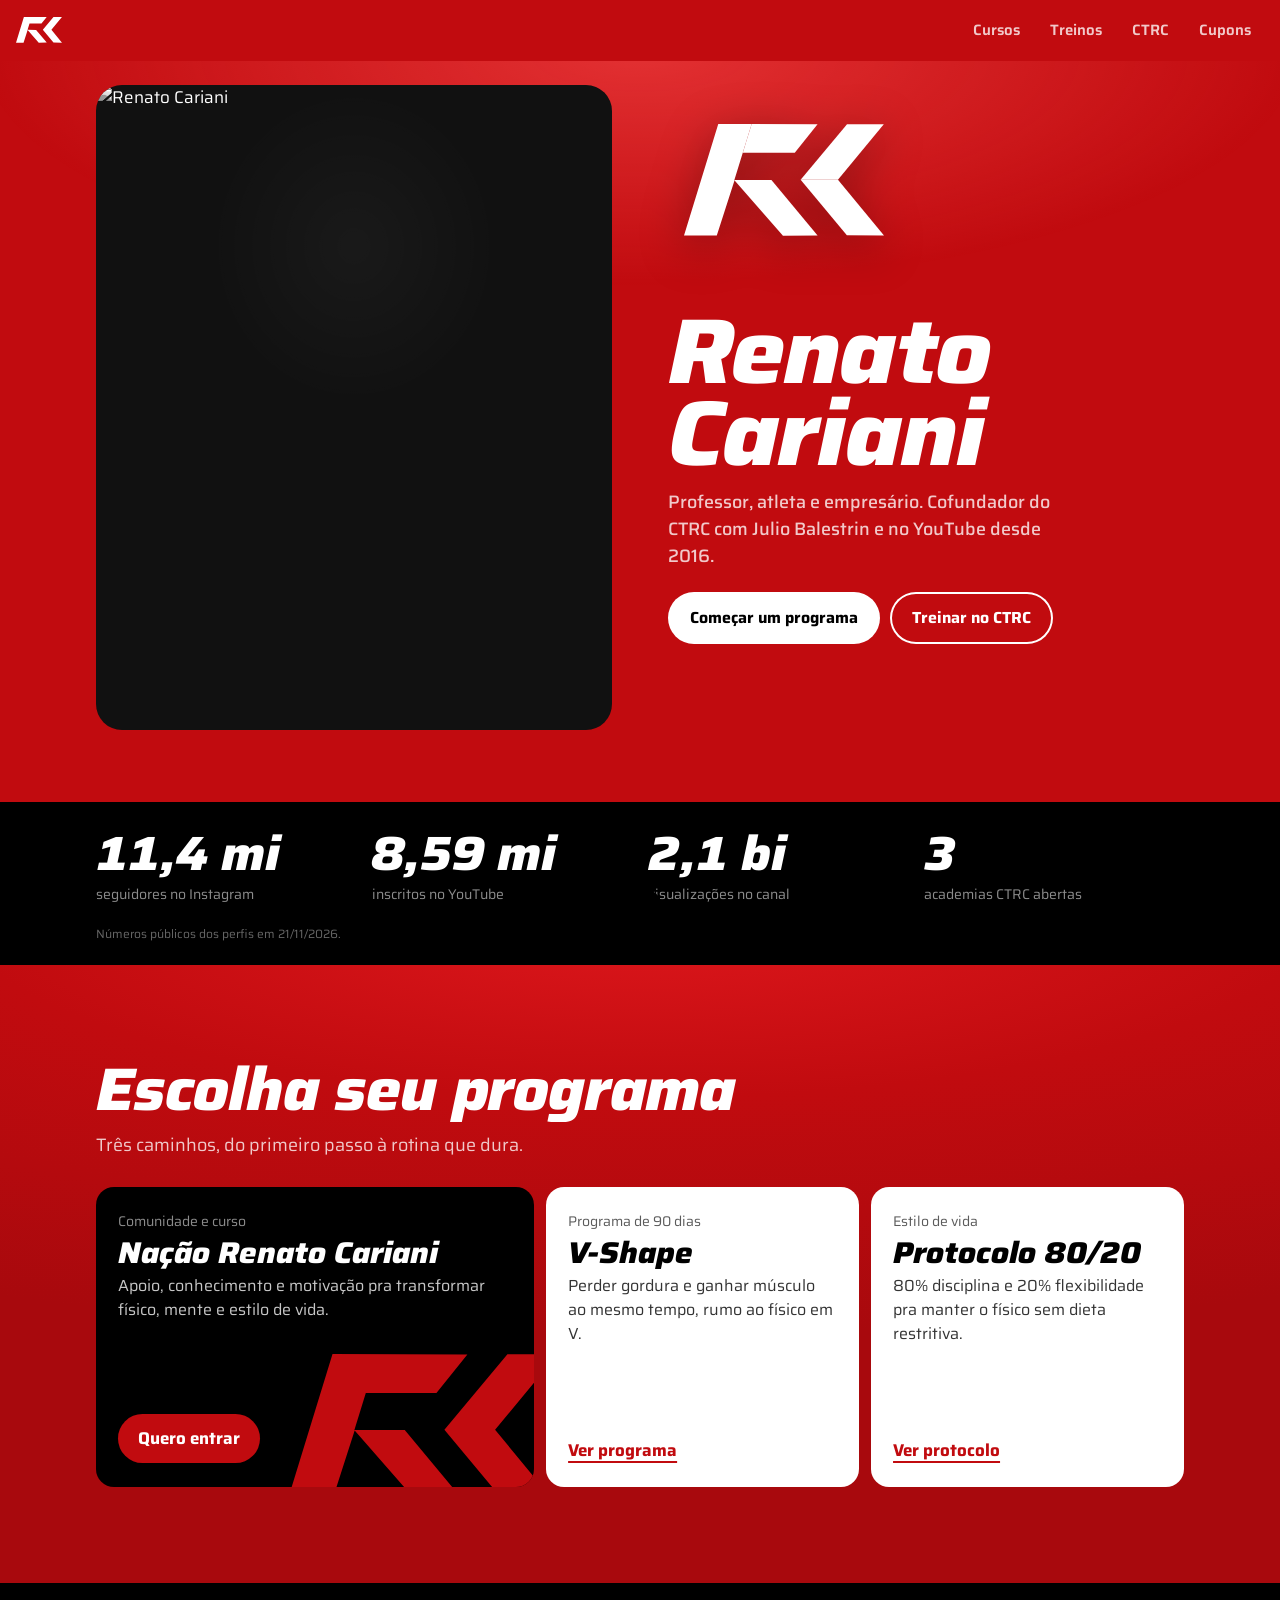
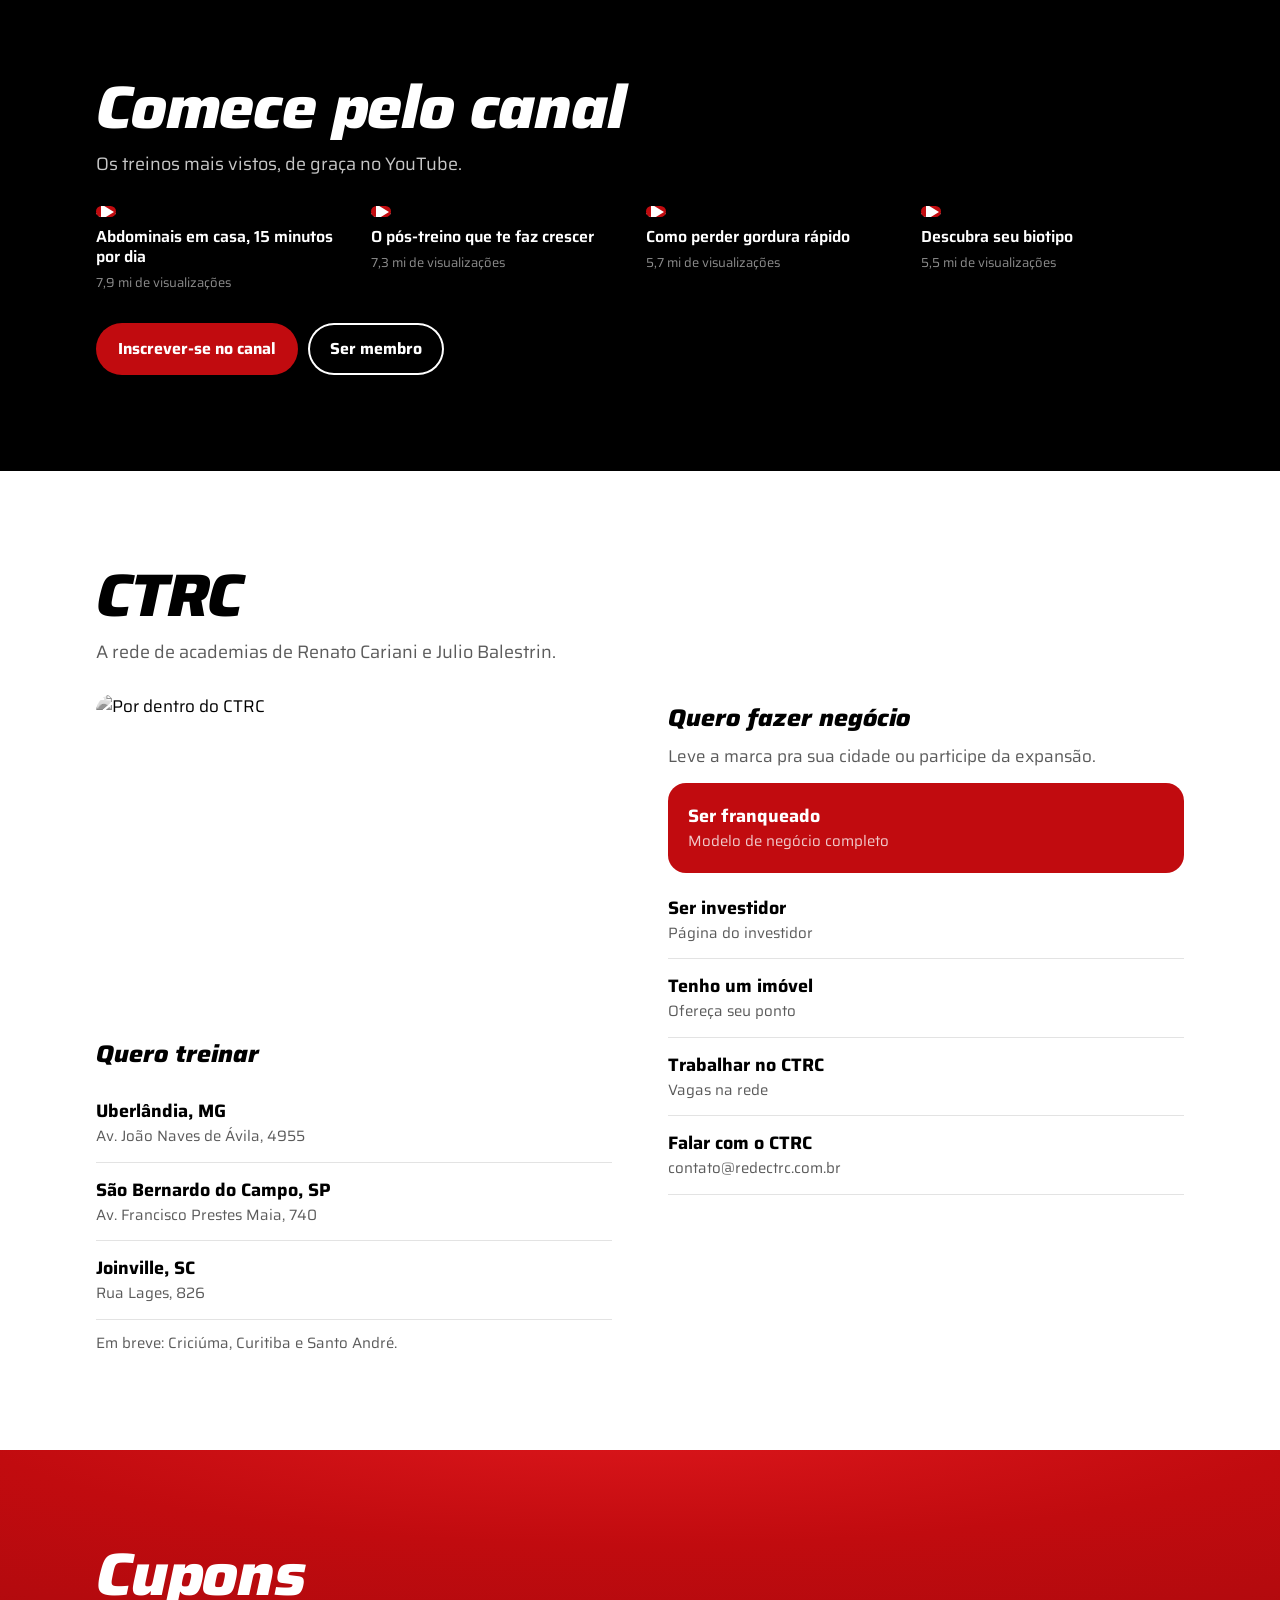
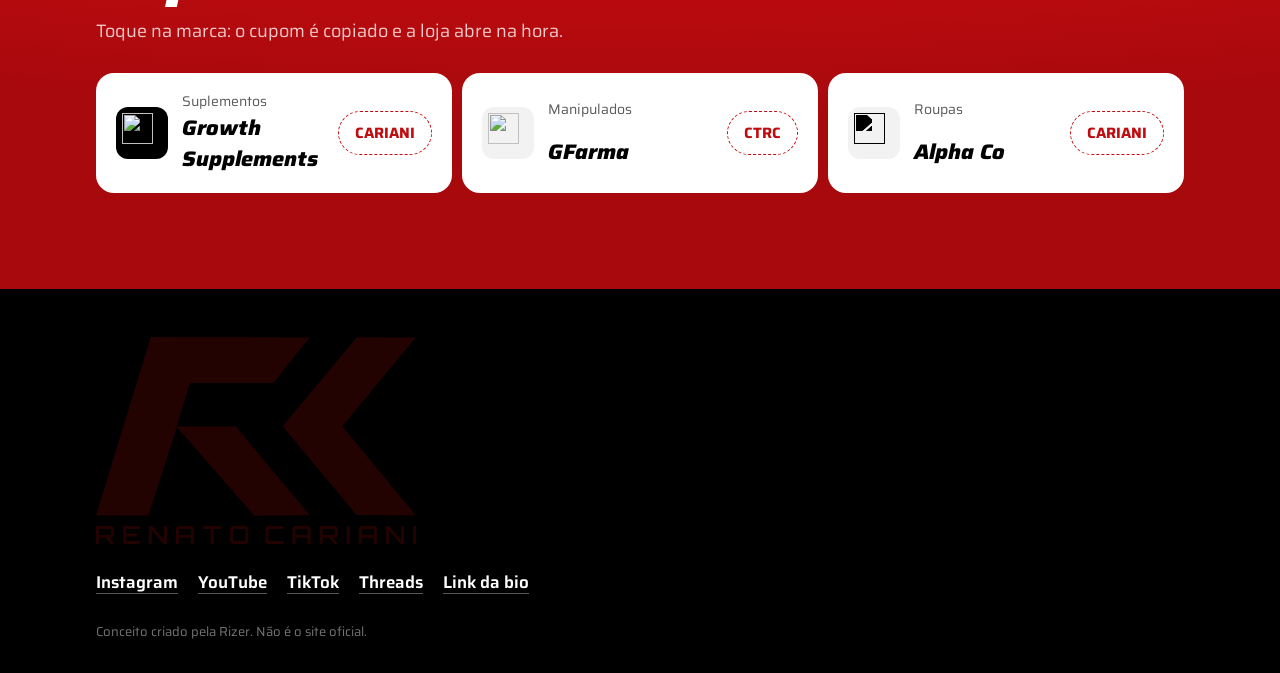
==== site.html @ ed966640 "Versao nova do CSS Co-Authored-By: Claude Opus 5.5 <noreply@anthropic.com>" ====
<!doctype html>
<html lang="pt-BR">
<head>
<meta charset="utf-8">
<meta name="viewport" content="width=device-width,initial-scale=1,viewport-fit=cover">
<title>Renato Cariani · Site</title>
<meta name="description" content="Cursos, treinos, CTRC e cupons do Renato Cariani.">
<meta name="theme-color" content="#c10b0f">
<meta name="robots" content="noindex">
<link rel="preconnect" href="https://fonts.googleapis.com"><link rel="preconnect" href="https://fonts.gstatic.com" crossorigin>
<link href="https://fonts.googleapis.com/css2?family=Saira:ital,wdth,wght@0,50..125,100..900;1,50..125,100..900&display=swap" rel="stylesheet">
<link rel="stylesheet" href="site.css?v=6">
</head>
<body>

<header class="nav">
  <a class="nav__logo" href="#topo" data-logo="assets/logo-simbolo.svg" aria-label="Início"></a>
  <nav class="nav__links" aria-label="Seções">
    <a href="#cursos">Cursos</a>
    <a href="#treinos">Treinos</a>
    <a href="#ctrc">CTRC</a>
    <a href="#cupons">Cupons</a>
  </nav>
  <span class="nav__progress" aria-hidden="true"></span>
</header>

<main>
  <!-- 1. QUEM É -->
  <section class="hero" id="topo">
    <div class="hero__photo"><span class="hero__light" aria-hidden="true"></span><img src="https://redectrc.com.br/cdn/shop/files/DSCF0627.jpg?width=1200" alt="Renato Cariani" width="1200" height="1200" fetchpriority="high"></div>
    <div class="hero__text">
      <div class="hero__logo shine" data-logo="assets/logo-simbolo-partes.svg" aria-hidden="true"></div>
      <h1>Renato Cariani</h1>
      <p>Professor, atleta e empresário. Cofundador do CTRC com Julio Balestrin e no YouTube desde 2016.</p>
      <div class="hero__cta">
        <a class="btn btn--white" href="#cursos">Começar um programa</a>
        <a class="btn btn--line" href="#ctrc">Treinar no CTRC</a>
      </div>
    </div>
  </section>

  <!-- 2. PROVA -->
  <section class="proof" aria-label="Números">
    <div class="wrap proof__grid">
      <p><b data-count="11,4">11,4 mi</b><span>seguidores no Instagram</span></p>
      <p><b data-count="8,59">8,59 mi</b><span>inscritos no YouTube</span></p>
      <p><b data-count="2,1">2,1 bi</b><span>visualizações no canal</span></p>
      <p><b data-count="3">3</b><span>academias CTRC abertas</span></p>
    </div>
    <p class="wrap proof__note">Números públicos dos perfis em 21/11/2026.</p>
  </section>

  <!-- 3. CURSOS -->
  <section class="sec sec--red" id="cursos">
    <div class="wrap">
      <h2 class="title">Escolha seu programa</h2>
      <p class="lead">Três caminhos, do primeiro passo à rotina que dura.</p>
      <div class="courses">
        <a class="course course--main" href="https://hotmart.com/pt-br/marketplace/produtos/conexao-transformadora-b8912/S84083408L" target="_blank" rel="noopener">
          <span class="course__mark" data-logo="assets/logo-simbolo.svg" aria-hidden="true"></span>
          <small>Comunidade e curso</small>
          <b>Nação Renato Cariani</b>
          <span>Apoio, conhecimento e motivação pra transformar físico, mente e estilo de vida.</span>
          <em>Quero entrar</em>
        </a>
        <a class="course" href="https://hotmart.com/pt-br/marketplace/produtos/v-shape/F105433235L" target="_blank" rel="noopener">
          <small>Programa de 90 dias</small>
          <b>V-Shape</b>
          <span>Perder gordura e ganhar músculo ao mesmo tempo, rumo ao físico em V.</span>
          <em>Ver programa</em>
        </a>
        <a class="course" href="https://hotmart.com/pt-br/marketplace/produtos/protocolo-80-20/Q97444502K" target="_blank" rel="noopener">
          <small>Estilo de vida</small>
          <b>Protocolo 80/20</b>
          <span>80% disciplina e 20% flexibilidade pra manter o físico sem dieta restritiva.</span>
          <em>Ver protocolo</em>
        </a>
      </div>
    </div>
  </section>

  <!-- 4. TREINOS GRÁTIS -->
  <section class="sec sec--black" id="treinos">
    <div class="wrap">
      <h2 class="title">Comece pelo canal</h2>
      <p class="lead">Os treinos mais vistos, de graça no YouTube.</p>
      <div class="videos">
        <button class="vid" data-yt="ths0O_cIjM4"><span class="vid__thumb"><img src="https://i.ytimg.com/vi/ths0O_cIjM4/hqdefault.jpg" alt="" loading="lazy"><i></i></span><b>Abdominais em casa, 15 minutos por dia</b><small>7,9 mi de visualizações</small></button>
        <button class="vid" data-yt="mmCzwdUibVE"><span class="vid__thumb"><img src="https://i.ytimg.com/vi/mmCzwdUibVE/hqdefault.jpg" alt="" loading="lazy"><i></i></span><b>O pós-treino que te faz crescer</b><small>7,3 mi de visualizações</small></button>
        <button class="vid" data-yt="ykkty8JCx30"><span class="vid__thumb"><img src="https://i.ytimg.com/vi/ykkty8JCx30/hqdefault.jpg" alt="" loading="lazy"><i></i></span><b>Como perder gordura rápido</b><small>5,7 mi de visualizações</small></button>
        <button class="vid" data-yt="UTHHEOqJIaU"><span class="vid__thumb"><img src="https://i.ytimg.com/vi/UTHHEOqJIaU/hqdefault.jpg" alt="" loading="lazy"><i></i></span><b>Descubra seu biotipo</b><small>5,5 mi de visualizações</small></button>
      </div>
      <div class="row-cta">
        <a class="btn btn--red" href="https://www.youtube.com/@renatocariani?sub_confirmation=1" target="_blank" rel="noopener">Inscrever-se no canal</a>
        <a class="btn btn--line" href="https://www.youtube.com/@renatocariani/join" target="_blank" rel="noopener">Ser membro</a>
      </div>
    </div>
  </section>

  <!-- 5. CTRC -->
  <section class="sec sec--white" id="ctrc">
    <div class="wrap">
      <h2 class="title">CTRC</h2>
      <p class="lead">A rede de academias de Renato Cariani e Julio Balestrin.</p>
      <div class="ctrc">
        <div class="ctrc__col">
          <div class="ctrc__photo"><img src="https://redectrc.com.br/cdn/shop/files/IMG_7287.jpg?width=1200" alt="Por dentro do CTRC" loading="lazy"></div>
          <h3>Quero treinar</h3>
          <a class="unit" href="https://redectrc.com.br/products/uberlandia-mg" target="_blank" rel="noopener"><b>Uberlândia, MG</b><small>Av. João Naves de Ávila, 4955</small></a>
          <a class="unit" href="https://redectrc.com.br/products/prestes-maia-sao-bernardo-sp" target="_blank" rel="noopener"><b>São Bernardo do Campo, SP</b><small>Av. Francisco Prestes Maia, 740</small></a>
          <a class="unit" href="https://redectrc.com.br/products/rio-de-janeiro-rj" target="_blank" rel="noopener"><b>Joinville, SC</b><small>Rua Lages, 826</small></a>
          <p class="soon">Em breve: Criciúma, Curitiba e Santo André.</p>
        </div>
        <div class="ctrc__col ctrc__col--biz">
          <h3>Quero fazer negócio</h3>
          <p class="ctrc__lead">Leve a marca pra sua cidade ou participe da expansão.</p>
          <a class="biz biz--main" href="https://inlead.digital/ctrc-investidores" target="_blank" rel="noopener"><b>Ser franqueado</b><small>Modelo de negócio completo</small></a>
          <a class="biz" href="https://redectrc.com.br/pages/pagina-do-investidor" target="_blank" rel="noopener"><b>Ser investidor</b><small>Página do investidor</small></a>
          <a class="biz" href="https://inlead.digital/imobiliario-ativo-copia-copia" target="_blank" rel="noopener"><b>Tenho um imóvel</b><small>Ofereça seu ponto</small></a>
          <a class="biz" href="https://inlead.digital/personal-ativo" target="_blank" rel="noopener"><b>Trabalhar no CTRC</b><small>Vagas na rede</small></a>
          <a class="biz" href="mailto:contato@redectrc.com.br"><b>Falar com o CTRC</b><small>contato@redectrc.com.br</small></a>
        </div>
      </div>
    </div>
  </section>

  <!-- 6. PARCEIROS -->
  <section class="sec sec--red" id="cupons">
    <div class="wrap">
      <h2 class="title">Cupons</h2>
      <p class="lead">Toque na marca: o cupom é copiado e a loja abre na hora.</p>
      <div class="partners">
        <a class="partner" href="https://www.gsuplementos.com.br/" target="_blank" rel="noopener" data-copy="CARIANI"><span class="partner__logo partner__logo--dark"><img src="https://www.gsuplementos.com.br/_nuxt/img/logo.b3d268e.svg" alt=""></span><small>Suplementos</small><b>Growth Supplements</b><span class="code">CARIANI</span></a>
        <a class="partner" href="https://www.gfarma.com" target="_blank" rel="noopener" data-copy="CTRC"><span class="partner__logo"><img src="https://www.gfarma.com/cdn/shop/files/gfarma_favicon.svg" alt=""></span><small>Manipulados</small><b>GFarma</b><span class="code">CTRC</span></a>
        <a class="partner" href="https://www.usealphaco.com.br" target="_blank" rel="noopener" data-copy="CARIANI"><span class="partner__logo"><img src="https://usealphaco.com.br/cdn/shop/files/pack_rgb_logo_alpha_co_avatar_positivo-16.png?width=300" alt=""></span><small>Roupas</small><b>Alpha Co</b><span class="code">CARIANI</span></a>
      </div>
    </div>
  </section>
</main>

<footer class="foot">
  <div class="wrap foot__in">
    <span class="foot__logo" data-fill data-logo="assets/logo-completo.svg" aria-hidden="true"></span>
    <nav class="foot__social" aria-label="Redes sociais">
      <a href="https://www.instagram.com/renato_cariani/" target="_blank" rel="noopener">Instagram</a>
      <a href="https://www.youtube.com/@renatocariani" target="_blank" rel="noopener">YouTube</a>
      <a href="https://www.tiktok.com/@renato_cariani" target="_blank" rel="noopener">TikTok</a>
      <a href="https://www.threads.com/@renato_cariani" target="_blank" rel="noopener">Threads</a>
      <a href="index.html">Link da bio</a>
    </nav>
    <p class="foot__note">Conceito criado pela Rizer. Não é o site oficial.</p>
  </div>
</footer>

<div class="sheet" hidden><div class="sheet__box"><div class="sheet__video"></div><button class="sheet__close" type="button">Fechar</button></div></div>
<div class="toast" role="status" aria-live="polite"></div>

<script src="https://cdnjs.cloudflare.com/ajax/libs/gsap/3.12.5/gsap.min.js"></script>
<script src="https://cdnjs.cloudflare.com/ajax/libs/gsap/3.12.5/ScrollTrigger.min.js"></script>
<script src="https://unpkg.com/lenis@1.1.13/dist/lenis.min.js"></script>
<script src="site.js?v=3"></script>
</body>
</html>
---- site.css ----
:root{--red:#c10b0f; --red-deep:#940609;--white:#fff; --black:#000; --grey:#5b5b5b;--soft:rgba(255,255,255,.78); --faint:rgba(255,255,255,.55);--r:18px; --ease:cubic-bezier(.22,1,.36,1);font-family:'Saira',system-ui,sans-serif;}*,*::before,*::after{box-sizing:border-box;margin:0;padding:0}html{background:var(--red);-webkit-text-size-adjust:100%;overflow-x:clip;scroll-behavior:smooth;scroll-padding-top:70px}body{background:var(--red);color:var(--white);font-size:17px;line-height:1.5;-webkit-font-smoothing:antialiased;-webkit-tap-highlight-color:transparent}a{color:inherit;text-decoration:none}button{font:inherit;color:inherit;background:none;border:0;cursor:pointer;text-align:left}img,svg{display:block;max-width:100%}:focus-visible{outline:3px solid currentColor;outline-offset:3px;border-radius:10px}.wrap{width:100%;max-width:1120px;margin:0 auto;padding:0 16px}.nav{position:sticky;top:0;z-index:20;display:flex;align-items:center;justify-content:space-between;gap:12px;padding:10px 16px;background:var(--red);transition:box-shadow .3s}.nav.is-scrolled{box-shadow:0 8px 24px rgba(90,2,4,.35)}.nav__logo{width:46px;color:var(--white)}.nav__logo svg{width:100%;height:auto}.nav__links{display:flex;gap:4px;overflow-x:auto;scrollbar-width:none}.nav__links::-webkit-scrollbar{display:none}.nav__links a{padding:9px 13px;border-radius:999px;font-size:15px;font-weight:600;color:var(--soft);white-space:nowrap;transition:background .25s,color .25s}.nav__links a.is-on{background:var(--white);color:var(--black)}.btn{display:inline-flex;align-items:center;justify-content:center;padding:14px 22px;border-radius:999px;font-weight:700;font-size:16px;transition:transform .2s var(--ease),background .25s}.btn:active{transform:scale(.97)}.btn--white{background:var(--white);color:var(--black)}.btn--red{background:var(--red);color:var(--white)}.btn--line{box-shadow:inset 0 0 0 2px currentColor}.hero{padding:6px 16px 40px;max-width:1120px;margin:0 auto;display:grid;gap:0}.hero__photo{border-radius:26px;overflow:hidden;aspect-ratio:1/1;background:#111}.hero__photo img{width:100%;height:100%;object-fit:cover;object-position:50% 22%;filter:grayscale(1) contrast(1.12)}.hero__text{position:relative;padding-top:56px}.hero__logo{position:absolute;left:16px;top:-46px;width:44%;max-width:220px;color:var(--white);filter:drop-shadow(0 10px 24px rgba(0,0,0,.35))}.hero__logo svg{width:100%;height:auto}.hero h1{font-size:clamp(42px,12vw,92px);line-height:.9;font-weight:800;font-style:italic;font-stretch:112%;letter-spacing:-.02em}.hero p{margin-top:14px;max-width:34ch;font-size:18px;color:var(--soft);font-weight:500}.hero__cta{display:flex;flex-wrap:wrap;gap:10px;margin-top:22px}@media (min-width:900px){.hero{grid-template-columns:1fr 1fr;align-items:center;column-gap:56px;padding-top:24px;padding-bottom:72px}.hero__photo{aspect-ratio:4/5}.hero__text{padding-top:0}.hero__logo{position:static;width:200px;margin-bottom:28px}}.proof{background:var(--black);padding:28px 0 22px}.proof__grid{display:grid;grid-template-columns:1fr 1fr;gap:22px 16px}.proof b{display:block;font-size:clamp(30px,8vw,48px);line-height:1;font-weight:800;font-style:italic;font-stretch:110%}.proof span{display:block;margin-top:6px;font-size:14px;color:var(--faint)}.proof__note{margin-top:20px;font-size:12px;color:rgba(255,255,255,.4)}@media (min-width:900px){.proof__grid{grid-template-columns:repeat(4,1fr)}}.sec{padding:56px 0}.sec--red{background:var(--red)}.sec--black{background:var(--black)}.sec--white{background:var(--white);color:var(--black)}.title{font-size:clamp(34px,9vw,60px);line-height:.95;font-weight:800;font-style:italic;font-stretch:110%;letter-spacing:-.02em}.lead{margin-top:10px;max-width:48ch;font-size:18px;color:var(--soft)}.sec--white .lead{color:var(--grey)}@media (min-width:900px){.sec{padding:96px 0}}.courses{display:grid;gap:12px;margin-top:28px}.course{position:relative;display:flex;flex-direction:column;gap:6px;padding:24px 22px;border-radius:var(--r);background:var(--white);color:var(--black);overflow:hidden;isolation:isolate;transition:transform .2s var(--ease)}.course:active{transform:scale(.98)}.course small{font-size:14px;color:var(--grey)}.course b{font-size:30px;line-height:1;font-weight:800;font-style:italic;font-stretch:110%}.course span{font-size:16px;color:#333;max-width:36ch}.course em{align-self:flex-start;margin-top:auto;padding-top:18px;font-style:normal;font-weight:700;color:var(--red);text-decoration:underline;text-underline-offset:5px;text-decoration-thickness:2px}.course--main{background:var(--black);color:var(--white);min-height:300px}.course--main small{color:var(--faint)}.course--main span{color:var(--soft)}.course--main em{padding:12px 20px;margin-top:auto;border-radius:999px;background:var(--red);color:var(--white);text-decoration:none}.course .course__mark{color:var(--red);max-width:300px}.course__mark{position:absolute;right:-24px;bottom:-18px;width:62%;max-width:300px;color:var(--red);z-index:-1}.course__mark svg{width:100%;height:auto}@media (min-width:900px){.courses{grid-template-columns:1.4fr 1fr 1fr}.course{min-height:300px}}.videos{display:grid;grid-template-columns:1fr 1fr;gap:18px 12px;margin-top:28px}.vid{display:flex;flex-direction:column;gap:6px;transition:transform .2s var(--ease)}.vid:active{transform:scale(.98)}.vid__thumb{position:relative;aspect-ratio:16/9;border-radius:12px;overflow:hidden;margin-bottom:4px}.vid__thumb img{width:100%;height:100%;object-fit:cover;transition:transform .5s var(--ease)}.vid:hover .vid__thumb img{transform:scale(1.05)}.vid__thumb i{position:absolute;left:50%;top:50%;width:40px;height:40px;margin:-20px 0 0 -20px;border-radius:50%;background:var(--red)}.vid__thumb i::after{content:"";position:absolute;left:15px;top:12px;border-left:13px solid #fff;border-top:8px solid transparent;border-bottom:8px solid transparent}.vid b{font-size:16px;line-height:1.25;font-weight:600}.vid small{font-size:13px;color:var(--faint)}.row-cta{display:flex;flex-wrap:wrap;gap:10px;margin-top:30px}@media (min-width:900px){.videos{grid-template-columns:repeat(4,1fr)}}.ctrc{display:grid;gap:36px;margin-top:28px}.ctrc h3{font-size:24px;font-weight:800;font-style:italic;font-stretch:110%;margin-bottom:12px}.ctrc__photo{aspect-ratio:16/10;border-radius:var(--r);background:center 35%/cover;filter:grayscale(1) contrast(1.08);margin-bottom:20px}.unit,.biz{display:flex;flex-direction:column;padding:14px 0;border-bottom:1px solid #e3e3e3;transition:padding .25s var(--ease)}.unit:hover,.biz:hover{padding-left:6px}.unit b,.biz b{font-size:18px;font-weight:700}.unit small,.biz small{font-size:15px;color:var(--grey)}.soon{margin-top:12px;font-size:15px;color:var(--grey)}.ctrc__lead{color:var(--grey);margin:-4px 0 14px}.biz--main{padding:20px;margin-bottom:8px;border:0;border-radius:var(--r);background:var(--red);color:var(--white)}.biz--main small{color:var(--soft)}.biz--main:hover{padding-left:20px}@media (min-width:900px){.ctrc{grid-template-columns:1fr 1fr;gap:56px}.ctrc__col--biz{padding-top:6px}}.partners{display:grid;gap:10px;margin-top:28px}.partner{display:grid;grid-template-columns:1fr auto;grid-template-rows:auto auto;align-items:center;column-gap:12px;padding:18px 20px;border-radius:var(--r);background:var(--white);color:var(--black)}.partner small{grid-column:1;font-size:14px;color:var(--grey)}.partner b{grid-column:1;font-size:21px;font-weight:800;font-style:italic;font-stretch:108%}.partner>span,.partner .copy{grid-column:2;grid-row:1/span 2}.partner>span{font-weight:700;color:var(--red);text-decoration:underline;text-underline-offset:5px}.copy{padding:10px 16px;border-radius:999px;border:1.5px dashed var(--red);color:var(--red);font-weight:700;font-size:15px;transition:background .25s,color .25s}.copy.is-done{background:var(--red);color:var(--white);border-style:solid}@media (min-width:900px){.partners{grid-template-columns:repeat(3,1fr)}}.foot{background:var(--black);padding:48px 0 calc(32px + env(safe-area-inset-bottom))}.foot__in{display:grid;gap:26px}.foot__logo{width:min(320px,80%);color:var(--red)}.foot__logo svg{width:100%;height:auto}.foot__social{display:flex;flex-wrap:wrap;gap:8px 20px}.foot__social a{font-weight:600;text-decoration:underline;text-underline-offset:5px;text-decoration-color:rgba(255,255,255,.35)}.foot__note{font-size:13px;color:rgba(255,255,255,.45)}.sheet{position:fixed;inset:0;z-index:50;display:grid;place-items:center;padding:16px;background:rgba(0,0,0,.9)}.sheet[hidden]{display:none}.sheet__box{width:100%;max-width:960px}.sheet__video{aspect-ratio:16/9;border-radius:14px;overflow:hidden;background:#000}.sheet__video iframe{width:100%;height:100%;border:0}.sheet__close{display:block;margin:16px auto 0;padding:12px 26px;border-radius:999px;background:var(--white);color:var(--black);font-weight:700}.toast{position:fixed;left:50%;bottom:calc(24px + env(safe-area-inset-bottom));z-index:60;transform:translate(-50%,160%);padding:12px 20px;border-radius:999px;background:var(--black);font-weight:600;font-size:15px;transition:transform .45s var(--ease)}.toast.is-on{transform:translate(-50%,0)}@media (prefers-reduced-motion:reduce){html{scroll-behavior:auto}*{transition:none!important}}.sec--red,.nav,body{background:var(--red)}.sec--red{background:radial-gradient(120% 70% at 50% -10%,#e0181d 0%,var(--red) 45%,#a8090d 100%)}.hero{position:relative;isolation:isolate}.hero::before{content:"";position:absolute;inset:-10% -20% 20%;z-index:-1;background:radial-gradient(60% 50% at 50% 10%,rgba(255,80,80,.55),transparent 70%);pointer-events:none}.hero__photo{position:relative}.hero__photo img{will-change:transform}.hero__light{position:absolute;inset:0;z-index:1;pointer-events:none;background:radial-gradient(40% 35% at var(--lx,50%) var(--ly,25%),rgba(255,255,255,.22),transparent 70%);mix-blend-mode:soft-light;transition:background-position .3s}.shine{position:relative}.shine::after{content:"";position:absolute;inset:-10%;pointer-events:none;background:linear-gradient(105deg,transparent 35%,rgba(255,255,255,.9) 50%,transparent 65%);-webkit-mask:var(--logo-mask) center/contain no-repeat;mask:var(--logo-mask) center/contain no-repeat;transform:translateX(-120%);opacity:0}.shine.is-shining::after{animation:shine 1.2s var(--ease) forwards}@keyframes shine{0%{transform:translateX(-120%);opacity:1}100%{transform:translateX(120%);opacity:1}}.nav{position:sticky}.nav__progress{position:absolute;left:0;right:0;bottom:0;height:2px;background:var(--white);transform:scaleX(0);transform-origin:0 50%}.title{overflow:hidden;padding-bottom:.08em}.title .ln{display:block;will-change:transform}.course,.partner{--mx:50%;--my:0%}.course::before{content:"";position:absolute;inset:0;z-index:-1;opacity:0;transition:opacity .35s;background:radial-gradient(260px circle at var(--mx) var(--my),rgba(193,11,15,.14),transparent 70%)}.course--main::before{background:radial-gradient(300px circle at var(--mx) var(--my),rgba(255,255,255,.14),transparent 70%)}.course:hover::before,.course.is-touch::before{opacity:1}.ctrc__photo{overflow:hidden;filter:none;background:none}.ctrc__photo img{width:100%;height:120%;object-fit:cover;object-position:50% 35%;filter:grayscale(1) contrast(1.08);will-change:transform}.partner{grid-template-columns:auto 1fr auto;column-gap:14px}.partner>.partner__logo{grid-column:1;font-weight:400;text-decoration:none;grid-row:1/span 2;width:52px;height:52px;border-radius:12px;display:grid;place-items:center;background:#f2f2f2;overflow:hidden}.partner__logo img{width:78%;height:78%;object-fit:contain}.partner__logo--dark{background:var(--black)}.partner small,.partner b{grid-column:2}.partner>span:not(.partner__logo),.partner .copy{grid-column:3;grid-row:1/span 2}.foot__logo{position:relative;color:rgba(193,11,15,.18)}.foot__logo .fill{position:absolute;inset:0;color:var(--red);clip-path:inset(0 100% 0 0)}.foot__logo .fill svg{width:100%;height:auto}.proof b{font-variant-numeric:tabular-nums}.hero__logo{--logo-mask:url(assets/logo-simbolo.svg)}.partner .code{grid-column:3;grid-row:1/span 2;padding:10px 16px;border-radius:999px;border:1.5px dashed var(--red);color:var(--red);font-weight:700;font-size:15px;text-decoration:none;transition:background .25s,color .25s}.partner .code.is-done{background:var(--red);color:var(--white);border-style:solid}.partner{transition:transform .2s var(--ease)}.partner:active{transform:scale(.98)}.shine::after{inset:0;transform:none;opacity:1;background:linear-gradient(105deg,transparent 35%,rgba(255,255,255,.95) 50%,transparent 65%) no-repeat;background-size:250% 100%;background-position:120% 0}.shine.is-shining::after{animation:shine2 1.2s cubic-bezier(.22,1,.36,1) forwards}@keyframes shine2{from{background-position:120% 0}to{background-position:-20% 0}}.row__thumb--logo img[src*="alphaco"],.partner__logo img[src*="alphaco"]{filter:brightness(0)}.partner>.partner__logo--dark{background:var(--black)}
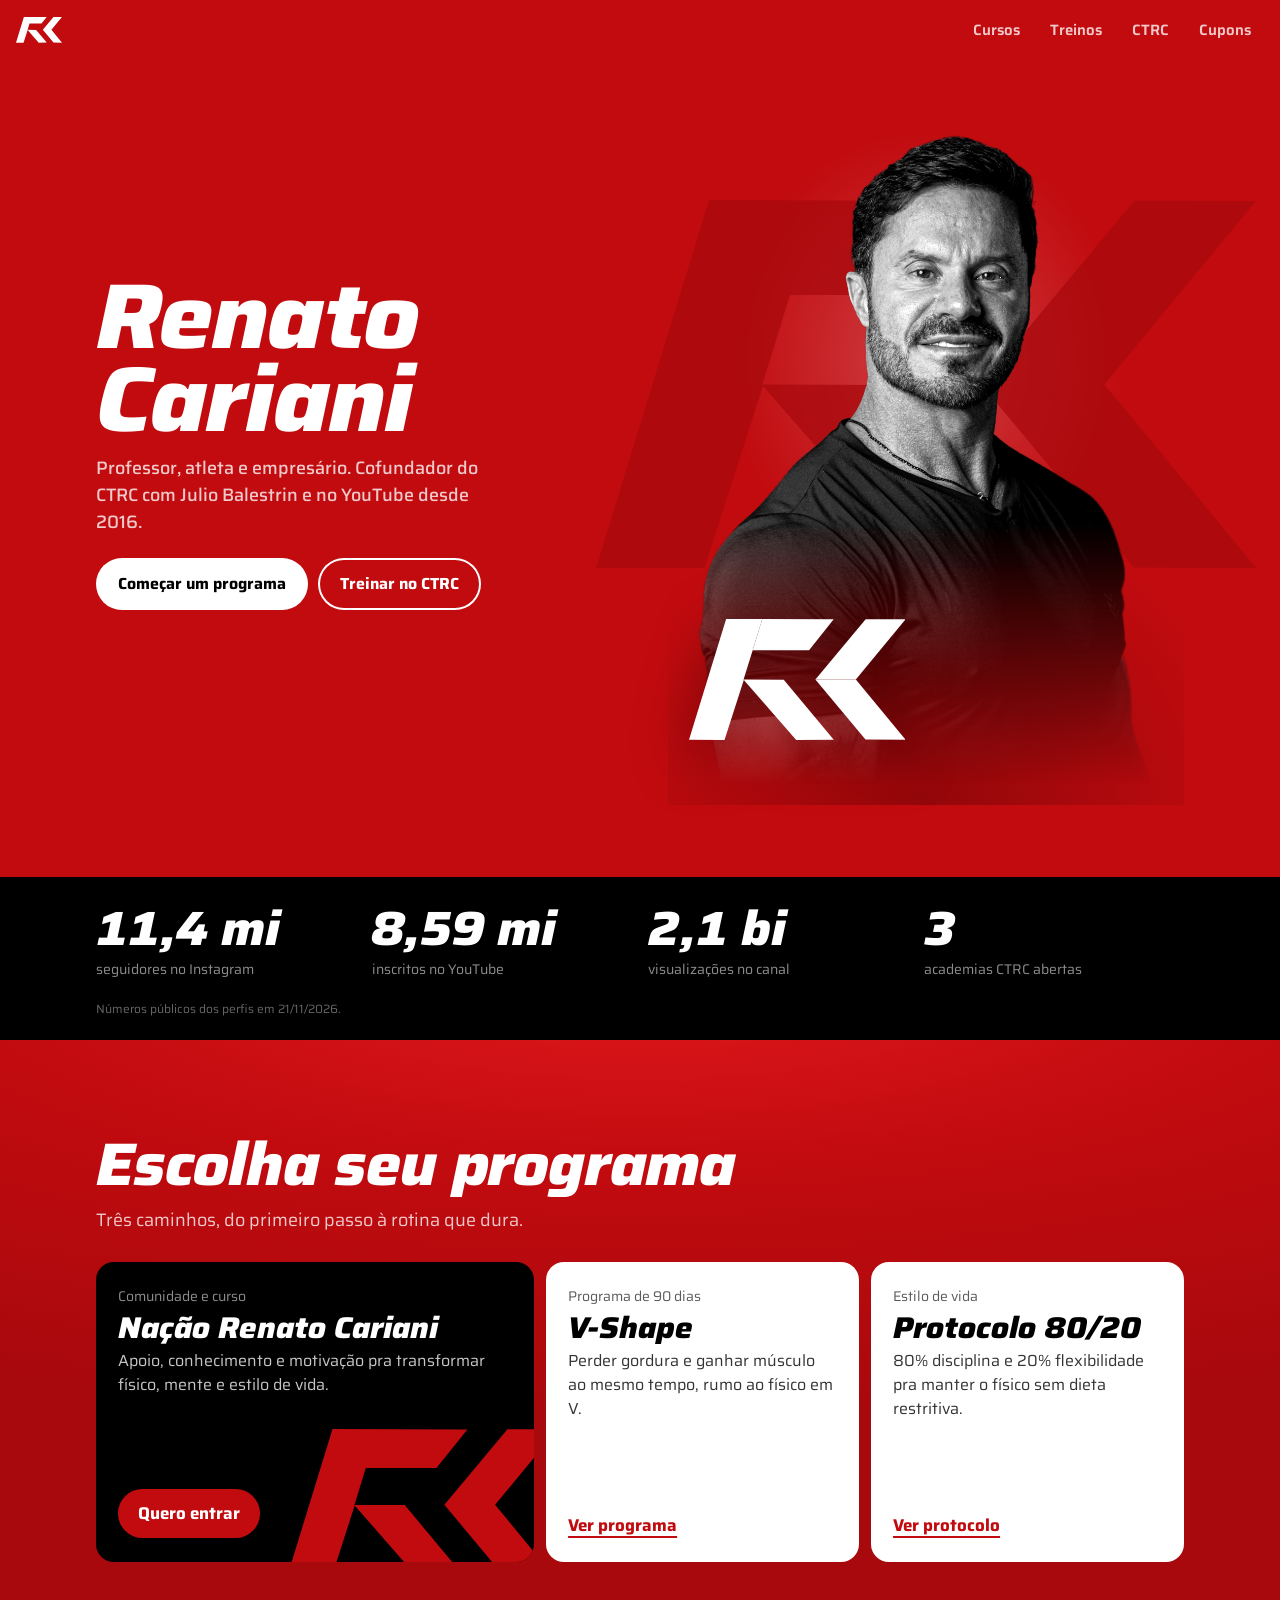
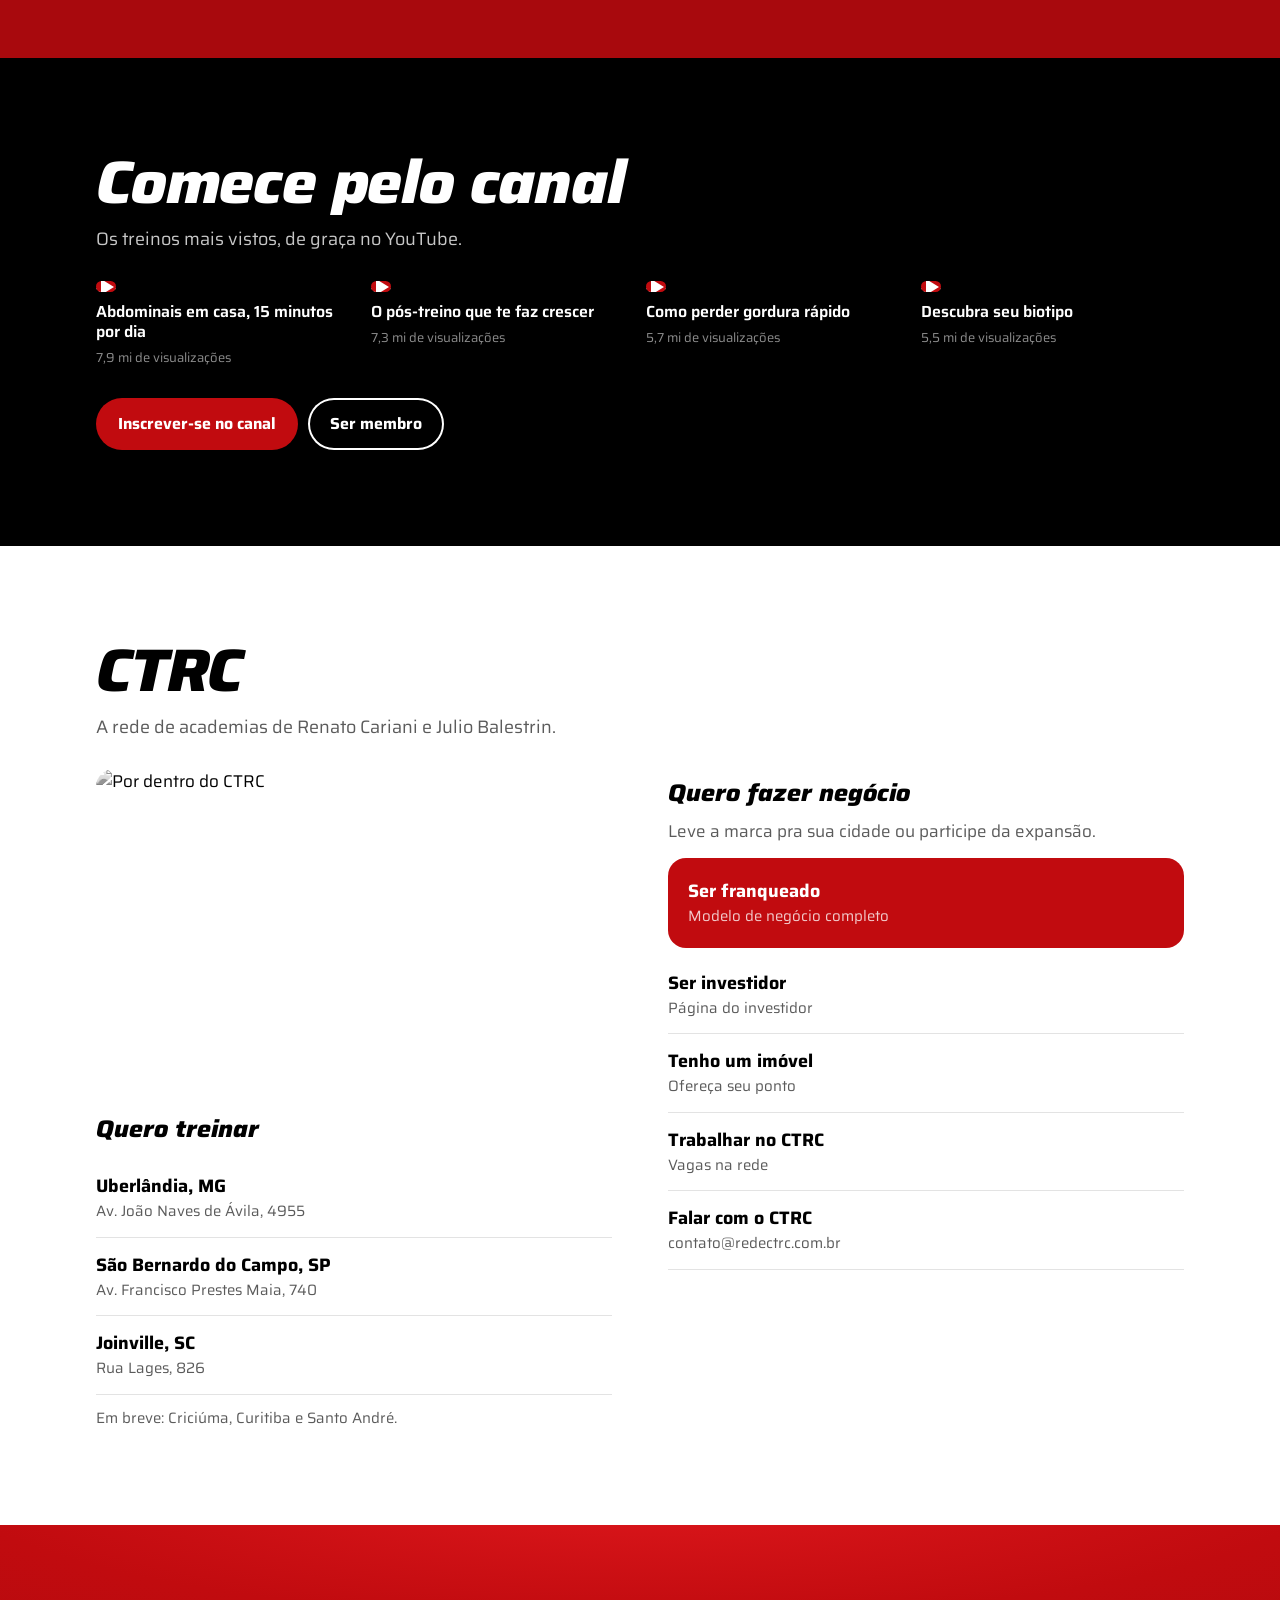
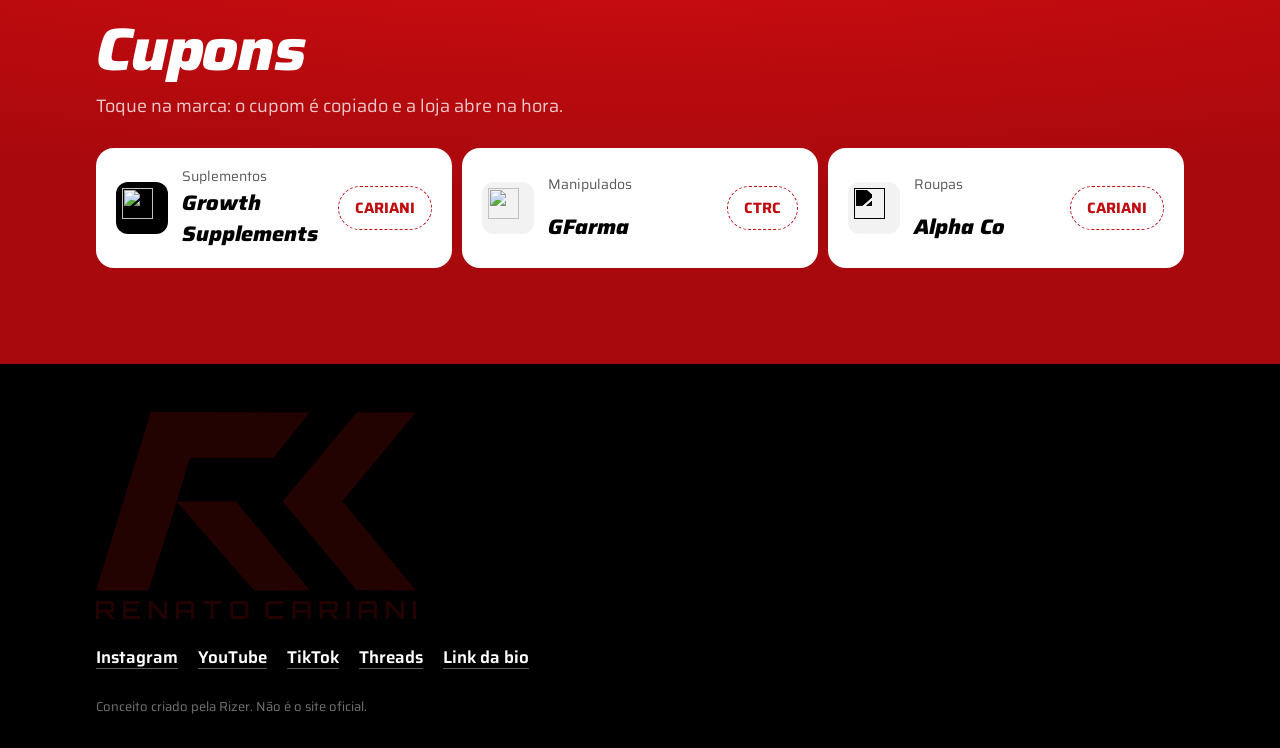
==== commit 12ca339d: "Topo com recorte, logo por cima, abertura mais suave e pulso no video novo Co-Authored-By: Claude Op" ====
--- a/site.html
+++ b/site.html
@@ -9,7 +9,7 @@
 <meta name="robots" content="noindex">
 <link rel="preconnect" href="https://fonts.googleapis.com"><link rel="preconnect" href="https://fonts.gstatic.com" crossorigin>
 <link href="https://fonts.googleapis.com/css2?family=Saira:ital,wdth,wght@0,50..125,100..900;1,50..125,100..900&display=swap" rel="stylesheet">
-<link rel="stylesheet" href="site.css?v=6">
+<link rel="stylesheet" href="site.css?v=7">
 </head>
 <body>
 
@@ -27,9 +27,13 @@
 <main>
   <!-- 1. QUEM É -->
   <section class="hero" id="topo">
-    <div class="hero__photo"><span class="hero__light" aria-hidden="true"></span><img src="https://redectrc.com.br/cdn/shop/files/DSCF0627.jpg?width=1200" alt="Renato Cariani" width="1200" height="1200" fetchpriority="high"></div>
+    <div class="hero__visual">
+      <div class="hero__glow" aria-hidden="true"></div>
+      <div class="hero__back" data-logo="assets/logo-simbolo.svg" aria-hidden="true"></div>
+      <img class="hero__cut" src="assets/cariani-recorte.webp" alt="Renato Cariani" width="900" height="1319" fetchpriority="high">
+      <div class="hero__logo shine" data-logo="assets/logo-simbolo-partes.svg" aria-hidden="true"></div>
+    </div>
     <div class="hero__text">
-      <div class="hero__logo shine" data-logo="assets/logo-simbolo-partes.svg" aria-hidden="true"></div>
       <h1>Renato Cariani</h1>
       <p>Professor, atleta e empresário. Cofundador do CTRC com Julio Balestrin e no YouTube desde 2016.</p>
       <div class="hero__cta">
@@ -158,6 +162,6 @@
 <script src="https://cdnjs.cloudflare.com/ajax/libs/gsap/3.12.5/gsap.min.js"></script>
 <script src="https://cdnjs.cloudflare.com/ajax/libs/gsap/3.12.5/ScrollTrigger.min.js"></script>
 <script src="https://unpkg.com/lenis@1.1.13/dist/lenis.min.js"></script>
-<script src="site.js?v=3"></script>
+<script src="site.js?v=4"></script>
 </body>
 </html>
--- a/site.css
+++ b/site.css
@@ -1 +1 @@
-:root{--red:#c10b0f; --red-deep:#940609;--white:#fff; --black:#000; --grey:#5b5b5b;--soft:rgba(255,255,255,.78); --faint:rgba(255,255,255,.55);--r:18px; --ease:cubic-bezier(.22,1,.36,1);font-family:'Saira',system-ui,sans-serif;}*,*::before,*::after{box-sizing:border-box;margin:0;padding:0}html{background:var(--red);-webkit-text-size-adjust:100%;overflow-x:clip;scroll-behavior:smooth;scroll-padding-top:70px}body{background:var(--red);color:var(--white);font-size:17px;line-height:1.5;-webkit-font-smoothing:antialiased;-webkit-tap-highlight-color:transparent}a{color:inherit;text-decoration:none}button{font:inherit;color:inherit;background:none;border:0;cursor:pointer;text-align:left}img,svg{display:block;max-width:100%}:focus-visible{outline:3px solid currentColor;outline-offset:3px;border-radius:10px}.wrap{width:100%;max-width:1120px;margin:0 auto;padding:0 16px}.nav{position:sticky;top:0;z-index:20;display:flex;align-items:center;justify-content:space-between;gap:12px;padding:10px 16px;background:var(--red);transition:box-shadow .3s}.nav.is-scrolled{box-shadow:0 8px 24px rgba(90,2,4,.35)}.nav__logo{width:46px;color:var(--white)}.nav__logo svg{width:100%;height:auto}.nav__links{display:flex;gap:4px;overflow-x:auto;scrollbar-width:none}.nav__links::-webkit-scrollbar{display:none}.nav__links a{padding:9px 13px;border-radius:999px;font-size:15px;font-weight:600;color:var(--soft);white-space:nowrap;transition:background .25s,color .25s}.nav__links a.is-on{background:var(--white);color:var(--black)}.btn{display:inline-flex;align-items:center;justify-content:center;padding:14px 22px;border-radius:999px;font-weight:700;font-size:16px;transition:transform .2s var(--ease),background .25s}.btn:active{transform:scale(.97)}.btn--white{background:var(--white);color:var(--black)}.btn--red{background:var(--red);color:var(--white)}.btn--line{box-shadow:inset 0 0 0 2px currentColor}.hero{padding:6px 16px 40px;max-width:1120px;margin:0 auto;display:grid;gap:0}.hero__photo{border-radius:26px;overflow:hidden;aspect-ratio:1/1;background:#111}.hero__photo img{width:100%;height:100%;object-fit:cover;object-position:50% 22%;filter:grayscale(1) contrast(1.12)}.hero__text{position:relative;padding-top:56px}.hero__logo{position:absolute;left:16px;top:-46px;width:44%;max-width:220px;color:var(--white);filter:drop-shadow(0 10px 24px rgba(0,0,0,.35))}.hero__logo svg{width:100%;height:auto}.hero h1{font-size:clamp(42px,12vw,92px);line-height:.9;font-weight:800;font-style:italic;font-stretch:112%;letter-spacing:-.02em}.hero p{margin-top:14px;max-width:34ch;font-size:18px;color:var(--soft);font-weight:500}.hero__cta{display:flex;flex-wrap:wrap;gap:10px;margin-top:22px}@media (min-width:900px){.hero{grid-template-columns:1fr 1fr;align-items:center;column-gap:56px;padding-top:24px;padding-bottom:72px}.hero__photo{aspect-ratio:4/5}.hero__text{padding-top:0}.hero__logo{position:static;width:200px;margin-bottom:28px}}.proof{background:var(--black);padding:28px 0 22px}.proof__grid{display:grid;grid-template-columns:1fr 1fr;gap:22px 16px}.proof b{display:block;font-size:clamp(30px,8vw,48px);line-height:1;font-weight:800;font-style:italic;font-stretch:110%}.proof span{display:block;margin-top:6px;font-size:14px;color:var(--faint)}.proof__note{margin-top:20px;font-size:12px;color:rgba(255,255,255,.4)}@media (min-width:900px){.proof__grid{grid-template-columns:repeat(4,1fr)}}.sec{padding:56px 0}.sec--red{background:var(--red)}.sec--black{background:var(--black)}.sec--white{background:var(--white);color:var(--black)}.title{font-size:clamp(34px,9vw,60px);line-height:.95;font-weight:800;font-style:italic;font-stretch:110%;letter-spacing:-.02em}.lead{margin-top:10px;max-width:48ch;font-size:18px;color:var(--soft)}.sec--white .lead{color:var(--grey)}@media (min-width:900px){.sec{padding:96px 0}}.courses{display:grid;gap:12px;margin-top:28px}.course{position:relative;display:flex;flex-direction:column;gap:6px;padding:24px 22px;border-radius:var(--r);background:var(--white);color:var(--black);overflow:hidden;isolation:isolate;transition:transform .2s var(--ease)}.course:active{transform:scale(.98)}.course small{font-size:14px;color:var(--grey)}.course b{font-size:30px;line-height:1;font-weight:800;font-style:italic;font-stretch:110%}.course span{font-size:16px;color:#333;max-width:36ch}.course em{align-self:flex-start;margin-top:auto;padding-top:18px;font-style:normal;font-weight:700;color:var(--red);text-decoration:underline;text-underline-offset:5px;text-decoration-thickness:2px}.course--main{background:var(--black);color:var(--white);min-height:300px}.course--main small{color:var(--faint)}.course--main span{color:var(--soft)}.course--main em{padding:12px 20px;margin-top:auto;border-radius:999px;background:var(--red);color:var(--white);text-decoration:none}.course .course__mark{color:var(--red);max-width:300px}.course__mark{position:absolute;right:-24px;bottom:-18px;width:62%;max-width:300px;color:var(--red);z-index:-1}.course__mark svg{width:100%;height:auto}@media (min-width:900px){.courses{grid-template-columns:1.4fr 1fr 1fr}.course{min-height:300px}}.videos{display:grid;grid-template-columns:1fr 1fr;gap:18px 12px;margin-top:28px}.vid{display:flex;flex-direction:column;gap:6px;transition:transform .2s var(--ease)}.vid:active{transform:scale(.98)}.vid__thumb{position:relative;aspect-ratio:16/9;border-radius:12px;overflow:hidden;margin-bottom:4px}.vid__thumb img{width:100%;height:100%;object-fit:cover;transition:transform .5s var(--ease)}.vid:hover .vid__thumb img{transform:scale(1.05)}.vid__thumb i{position:absolute;left:50%;top:50%;width:40px;height:40px;margin:-20px 0 0 -20px;border-radius:50%;background:var(--red)}.vid__thumb i::after{content:"";position:absolute;left:15px;top:12px;border-left:13px solid #fff;border-top:8px solid transparent;border-bottom:8px solid transparent}.vid b{font-size:16px;line-height:1.25;font-weight:600}.vid small{font-size:13px;color:var(--faint)}.row-cta{display:flex;flex-wrap:wrap;gap:10px;margin-top:30px}@media (min-width:900px){.videos{grid-template-columns:repeat(4,1fr)}}.ctrc{display:grid;gap:36px;margin-top:28px}.ctrc h3{font-size:24px;font-weight:800;font-style:italic;font-stretch:110%;margin-bottom:12px}.ctrc__photo{aspect-ratio:16/10;border-radius:var(--r);background:center 35%/cover;filter:grayscale(1) contrast(1.08);margin-bottom:20px}.unit,.biz{display:flex;flex-direction:column;padding:14px 0;border-bottom:1px solid #e3e3e3;transition:padding .25s var(--ease)}.unit:hover,.biz:hover{padding-left:6px}.unit b,.biz b{font-size:18px;font-weight:700}.unit small,.biz small{font-size:15px;color:var(--grey)}.soon{margin-top:12px;font-size:15px;color:var(--grey)}.ctrc__lead{color:var(--grey);margin:-4px 0 14px}.biz--main{padding:20px;margin-bottom:8px;border:0;border-radius:var(--r);background:var(--red);color:var(--white)}.biz--main small{color:var(--soft)}.biz--main:hover{padding-left:20px}@media (min-width:900px){.ctrc{grid-template-columns:1fr 1fr;gap:56px}.ctrc__col--biz{padding-top:6px}}.partners{display:grid;gap:10px;margin-top:28px}.partner{display:grid;grid-template-columns:1fr auto;grid-template-rows:auto auto;align-items:center;column-gap:12px;padding:18px 20px;border-radius:var(--r);background:var(--white);color:var(--black)}.partner small{grid-column:1;font-size:14px;color:var(--grey)}.partner b{grid-column:1;font-size:21px;font-weight:800;font-style:italic;font-stretch:108%}.partner>span,.partner .copy{grid-column:2;grid-row:1/span 2}.partner>span{font-weight:700;color:var(--red);text-decoration:underline;text-underline-offset:5px}.copy{padding:10px 16px;border-radius:999px;border:1.5px dashed var(--red);color:var(--red);font-weight:700;font-size:15px;transition:background .25s,color .25s}.copy.is-done{background:var(--red);color:var(--white);border-style:solid}@media (min-width:900px){.partners{grid-template-columns:repeat(3,1fr)}}.foot{background:var(--black);padding:48px 0 calc(32px + env(safe-area-inset-bottom))}.foot__in{display:grid;gap:26px}.foot__logo{width:min(320px,80%);color:var(--red)}.foot__logo svg{width:100%;height:auto}.foot__social{display:flex;flex-wrap:wrap;gap:8px 20px}.foot__social a{font-weight:600;text-decoration:underline;text-underline-offset:5px;text-decoration-color:rgba(255,255,255,.35)}.foot__note{font-size:13px;color:rgba(255,255,255,.45)}.sheet{position:fixed;inset:0;z-index:50;display:grid;place-items:center;padding:16px;background:rgba(0,0,0,.9)}.sheet[hidden]{display:none}.sheet__box{width:100%;max-width:960px}.sheet__video{aspect-ratio:16/9;border-radius:14px;overflow:hidden;background:#000}.sheet__video iframe{width:100%;height:100%;border:0}.sheet__close{display:block;margin:16px auto 0;padding:12px 26px;border-radius:999px;background:var(--white);color:var(--black);font-weight:700}.toast{position:fixed;left:50%;bottom:calc(24px + env(safe-area-inset-bottom));z-index:60;transform:translate(-50%,160%);padding:12px 20px;border-radius:999px;background:var(--black);font-weight:600;font-size:15px;transition:transform .45s var(--ease)}.toast.is-on{transform:translate(-50%,0)}@media (prefers-reduced-motion:reduce){html{scroll-behavior:auto}*{transition:none!important}}.sec--red,.nav,body{background:var(--red)}.sec--red{background:radial-gradient(120% 70% at 50% -10%,#e0181d 0%,var(--red) 45%,#a8090d 100%)}.hero{position:relative;isolation:isolate}.hero::before{content:"";position:absolute;inset:-10% -20% 20%;z-index:-1;background:radial-gradient(60% 50% at 50% 10%,rgba(255,80,80,.55),transparent 70%);pointer-events:none}.hero__photo{position:relative}.hero__photo img{will-change:transform}.hero__light{position:absolute;inset:0;z-index:1;pointer-events:none;background:radial-gradient(40% 35% at var(--lx,50%) var(--ly,25%),rgba(255,255,255,.22),transparent 70%);mix-blend-mode:soft-light;transition:background-position .3s}.shine{position:relative}.shine::after{content:"";position:absolute;inset:-10%;pointer-events:none;background:linear-gradient(105deg,transparent 35%,rgba(255,255,255,.9) 50%,transparent 65%);-webkit-mask:var(--logo-mask) center/contain no-repeat;mask:var(--logo-mask) center/contain no-repeat;transform:translateX(-120%);opacity:0}.shine.is-shining::after{animation:shine 1.2s var(--ease) forwards}@keyframes shine{0%{transform:translateX(-120%);opacity:1}100%{transform:translateX(120%);opacity:1}}.nav{position:sticky}.nav__progress{position:absolute;left:0;right:0;bottom:0;height:2px;background:var(--white);transform:scaleX(0);transform-origin:0 50%}.title{overflow:hidden;padding-bottom:.08em}.title .ln{display:block;will-change:transform}.course,.partner{--mx:50%;--my:0%}.course::before{content:"";position:absolute;inset:0;z-index:-1;opacity:0;transition:opacity .35s;background:radial-gradient(260px circle at var(--mx) var(--my),rgba(193,11,15,.14),transparent 70%)}.course--main::before{background:radial-gradient(300px circle at var(--mx) var(--my),rgba(255,255,255,.14),transparent 70%)}.course:hover::before,.course.is-touch::before{opacity:1}.ctrc__photo{overflow:hidden;filter:none;background:none}.ctrc__photo img{width:100%;height:120%;object-fit:cover;object-position:50% 35%;filter:grayscale(1) contrast(1.08);will-change:transform}.partner{grid-template-columns:auto 1fr auto;column-gap:14px}.partner>.partner__logo{grid-column:1;font-weight:400;text-decoration:none;grid-row:1/span 2;width:52px;height:52px;border-radius:12px;display:grid;place-items:center;background:#f2f2f2;overflow:hidden}.partner__logo img{width:78%;height:78%;object-fit:contain}.partner__logo--dark{background:var(--black)}.partner small,.partner b{grid-column:2}.partner>span:not(.partner__logo),.partner .copy{grid-column:3;grid-row:1/span 2}.foot__logo{position:relative;color:rgba(193,11,15,.18)}.foot__logo .fill{position:absolute;inset:0;color:var(--red);clip-path:inset(0 100% 0 0)}.foot__logo .fill svg{width:100%;height:auto}.proof b{font-variant-numeric:tabular-nums}.hero__logo{--logo-mask:url(assets/logo-simbolo.svg)}.partner .code{grid-column:3;grid-row:1/span 2;padding:10px 16px;border-radius:999px;border:1.5px dashed var(--red);color:var(--red);font-weight:700;font-size:15px;text-decoration:none;transition:background .25s,color .25s}.partner .code.is-done{background:var(--red);color:var(--white);border-style:solid}.partner{transition:transform .2s var(--ease)}.partner:active{transform:scale(.98)}.shine::after{inset:0;transform:none;opacity:1;background:linear-gradient(105deg,transparent 35%,rgba(255,255,255,.95) 50%,transparent 65%) no-repeat;background-size:250% 100%;background-position:120% 0}.shine.is-shining::after{animation:shine2 1.2s cubic-bezier(.22,1,.36,1) forwards}@keyframes shine2{from{background-position:120% 0}to{background-position:-20% 0}}.row__thumb--logo img[src*="alphaco"],.partner__logo img[src*="alphaco"]{filter:brightness(0)}.partner>.partner__logo--dark{background:var(--black)}+:root{--red:#c10b0f; --red-deep:#940609;--white:#fff; --black:#000; --grey:#5b5b5b;--soft:rgba(255,255,255,.78); --faint:rgba(255,255,255,.55);--r:18px; --ease:cubic-bezier(.22,1,.36,1);font-family:'Saira',system-ui,sans-serif;}*,*::before,*::after{box-sizing:border-box;margin:0;padding:0}html{background:var(--red);-webkit-text-size-adjust:100%;overflow-x:clip;scroll-behavior:smooth;scroll-padding-top:70px}body{background:var(--red);color:var(--white);font-size:17px;line-height:1.5;-webkit-font-smoothing:antialiased;-webkit-tap-highlight-color:transparent}a{color:inherit;text-decoration:none}button{font:inherit;color:inherit;background:none;border:0;cursor:pointer;text-align:left}img,svg{display:block;max-width:100%}:focus-visible{outline:3px solid currentColor;outline-offset:3px;border-radius:10px}.wrap{width:100%;max-width:1120px;margin:0 auto;padding:0 16px}.nav{position:sticky;top:0;z-index:20;display:flex;align-items:center;justify-content:space-between;gap:12px;padding:10px 16px;background:var(--red);transition:box-shadow .3s}.nav.is-scrolled{box-shadow:0 8px 24px rgba(90,2,4,.35)}.nav__logo{width:46px;color:var(--white)}.nav__logo svg{width:100%;height:auto}.nav__links{display:flex;gap:4px;overflow-x:auto;scrollbar-width:none}.nav__links::-webkit-scrollbar{display:none}.nav__links a{padding:9px 13px;border-radius:999px;font-size:15px;font-weight:600;color:var(--soft);white-space:nowrap;transition:background .25s,color .25s}.nav__links a.is-on{background:var(--white);color:var(--black)}.btn{display:inline-flex;align-items:center;justify-content:center;padding:14px 22px;border-radius:999px;font-weight:700;font-size:16px;transition:transform .2s var(--ease),background .25s}.btn:active{transform:scale(.97)}.btn--white{background:var(--white);color:var(--black)}.btn--red{background:var(--red);color:var(--white)}.btn--line{box-shadow:inset 0 0 0 2px currentColor}.hero{padding:6px 16px 40px;max-width:1120px;margin:0 auto;display:grid;gap:0}.hero__photo{border-radius:26px;overflow:hidden;aspect-ratio:1/1;background:#111}.hero__photo img{width:100%;height:100%;object-fit:cover;object-position:50% 22%;filter:grayscale(1) contrast(1.12)}.hero__text{position:relative;padding-top:56px}.hero__logo{position:absolute;left:16px;top:-46px;width:44%;max-width:220px;color:var(--white);filter:drop-shadow(0 10px 24px rgba(0,0,0,.35))}.hero__logo svg{width:100%;height:auto}.hero h1{font-size:clamp(42px,12vw,92px);line-height:.9;font-weight:800;font-style:italic;font-stretch:112%;letter-spacing:-.02em}.hero p{margin-top:14px;max-width:34ch;font-size:18px;color:var(--soft);font-weight:500}.hero__cta{display:flex;flex-wrap:wrap;gap:10px;margin-top:22px}@media (min-width:900px){.hero{grid-template-columns:1fr 1fr;align-items:center;column-gap:56px;padding-top:24px;padding-bottom:72px}.hero__photo{aspect-ratio:4/5}.hero__text{padding-top:0}.hero__logo{position:static;width:200px;margin-bottom:28px}}.proof{background:var(--black);padding:28px 0 22px}.proof__grid{display:grid;grid-template-columns:1fr 1fr;gap:22px 16px}.proof b{display:block;font-size:clamp(30px,8vw,48px);line-height:1;font-weight:800;font-style:italic;font-stretch:110%}.proof span{display:block;margin-top:6px;font-size:14px;color:var(--faint)}.proof__note{margin-top:20px;font-size:12px;color:rgba(255,255,255,.4)}@media (min-width:900px){.proof__grid{grid-template-columns:repeat(4,1fr)}}.sec{padding:56px 0}.sec--red{background:var(--red)}.sec--black{background:var(--black)}.sec--white{background:var(--white);color:var(--black)}.title{font-size:clamp(34px,9vw,60px);line-height:.95;font-weight:800;font-style:italic;font-stretch:110%;letter-spacing:-.02em}.lead{margin-top:10px;max-width:48ch;font-size:18px;color:var(--soft)}.sec--white .lead{color:var(--grey)}@media (min-width:900px){.sec{padding:96px 0}}.courses{display:grid;gap:12px;margin-top:28px}.course{position:relative;display:flex;flex-direction:column;gap:6px;padding:24px 22px;border-radius:var(--r);background:var(--white);color:var(--black);overflow:hidden;isolation:isolate;transition:transform .2s var(--ease)}.course:active{transform:scale(.98)}.course small{font-size:14px;color:var(--grey)}.course b{font-size:30px;line-height:1;font-weight:800;font-style:italic;font-stretch:110%}.course span{font-size:16px;color:#333;max-width:36ch}.course em{align-self:flex-start;margin-top:auto;padding-top:18px;font-style:normal;font-weight:700;color:var(--red);text-decoration:underline;text-underline-offset:5px;text-decoration-thickness:2px}.course--main{background:var(--black);color:var(--white);min-height:300px}.course--main small{color:var(--faint)}.course--main span{color:var(--soft)}.course--main em{padding:12px 20px;margin-top:auto;border-radius:999px;background:var(--red);color:var(--white);text-decoration:none}.course .course__mark{color:var(--red);max-width:300px}.course__mark{position:absolute;right:-24px;bottom:-18px;width:62%;max-width:300px;color:var(--red);z-index:-1}.course__mark svg{width:100%;height:auto}@media (min-width:900px){.courses{grid-template-columns:1.4fr 1fr 1fr}.course{min-height:300px}}.videos{display:grid;grid-template-columns:1fr 1fr;gap:18px 12px;margin-top:28px}.vid{display:flex;flex-direction:column;gap:6px;transition:transform .2s var(--ease)}.vid:active{transform:scale(.98)}.vid__thumb{position:relative;aspect-ratio:16/9;border-radius:12px;overflow:hidden;margin-bottom:4px}.vid__thumb img{width:100%;height:100%;object-fit:cover;transition:transform .5s var(--ease)}.vid:hover .vid__thumb img{transform:scale(1.05)}.vid__thumb i{position:absolute;left:50%;top:50%;width:40px;height:40px;margin:-20px 0 0 -20px;border-radius:50%;background:var(--red)}.vid__thumb i::after{content:"";position:absolute;left:15px;top:12px;border-left:13px solid #fff;border-top:8px solid transparent;border-bottom:8px solid transparent}.vid b{font-size:16px;line-height:1.25;font-weight:600}.vid small{font-size:13px;color:var(--faint)}.row-cta{display:flex;flex-wrap:wrap;gap:10px;margin-top:30px}@media (min-width:900px){.videos{grid-template-columns:repeat(4,1fr)}}.ctrc{display:grid;gap:36px;margin-top:28px}.ctrc h3{font-size:24px;font-weight:800;font-style:italic;font-stretch:110%;margin-bottom:12px}.ctrc__photo{aspect-ratio:16/10;border-radius:var(--r);background:center 35%/cover;filter:grayscale(1) contrast(1.08);margin-bottom:20px}.unit,.biz{display:flex;flex-direction:column;padding:14px 0;border-bottom:1px solid #e3e3e3;transition:padding .25s var(--ease)}.unit:hover,.biz:hover{padding-left:6px}.unit b,.biz b{font-size:18px;font-weight:700}.unit small,.biz small{font-size:15px;color:var(--grey)}.soon{margin-top:12px;font-size:15px;color:var(--grey)}.ctrc__lead{color:var(--grey);margin:-4px 0 14px}.biz--main{padding:20px;margin-bottom:8px;border:0;border-radius:var(--r);background:var(--red);color:var(--white)}.biz--main small{color:var(--soft)}.biz--main:hover{padding-left:20px}@media (min-width:900px){.ctrc{grid-template-columns:1fr 1fr;gap:56px}.ctrc__col--biz{padding-top:6px}}.partners{display:grid;gap:10px;margin-top:28px}.partner{display:grid;grid-template-columns:1fr auto;grid-template-rows:auto auto;align-items:center;column-gap:12px;padding:18px 20px;border-radius:var(--r);background:var(--white);color:var(--black)}.partner small{grid-column:1;font-size:14px;color:var(--grey)}.partner b{grid-column:1;font-size:21px;font-weight:800;font-style:italic;font-stretch:108%}.partner>span,.partner .copy{grid-column:2;grid-row:1/span 2}.partner>span{font-weight:700;color:var(--red);text-decoration:underline;text-underline-offset:5px}.copy{padding:10px 16px;border-radius:999px;border:1.5px dashed var(--red);color:var(--red);font-weight:700;font-size:15px;transition:background .25s,color .25s}.copy.is-done{background:var(--red);color:var(--white);border-style:solid}@media (min-width:900px){.partners{grid-template-columns:repeat(3,1fr)}}.foot{background:var(--black);padding:48px 0 calc(32px + env(safe-area-inset-bottom))}.foot__in{display:grid;gap:26px}.foot__logo{width:min(320px,80%);color:var(--red)}.foot__logo svg{width:100%;height:auto}.foot__social{display:flex;flex-wrap:wrap;gap:8px 20px}.foot__social a{font-weight:600;text-decoration:underline;text-underline-offset:5px;text-decoration-color:rgba(255,255,255,.35)}.foot__note{font-size:13px;color:rgba(255,255,255,.45)}.sheet{position:fixed;inset:0;z-index:50;display:grid;place-items:center;padding:16px;background:rgba(0,0,0,.9)}.sheet[hidden]{display:none}.sheet__box{width:100%;max-width:960px}.sheet__video{aspect-ratio:16/9;border-radius:14px;overflow:hidden;background:#000}.sheet__video iframe{width:100%;height:100%;border:0}.sheet__close{display:block;margin:16px auto 0;padding:12px 26px;border-radius:999px;background:var(--white);color:var(--black);font-weight:700}.toast{position:fixed;left:50%;bottom:calc(24px + env(safe-area-inset-bottom));z-index:60;transform:translate(-50%,160%);padding:12px 20px;border-radius:999px;background:var(--black);font-weight:600;font-size:15px;transition:transform .45s var(--ease)}.toast.is-on{transform:translate(-50%,0)}@media (prefers-reduced-motion:reduce){html{scroll-behavior:auto}*{transition:none!important}}.sec--red,.nav,body{background:var(--red)}.sec--red{background:radial-gradient(120% 70% at 50% -10%,#e0181d 0%,var(--red) 45%,#a8090d 100%)}.hero{position:relative;isolation:isolate}.hero::before{content:"";position:absolute;inset:-10% -20% 20%;z-index:-1;background:radial-gradient(60% 50% at 50% 10%,rgba(255,80,80,.55),transparent 70%);pointer-events:none}.hero__photo{position:relative}.hero__photo img{will-change:transform}.hero__light{position:absolute;inset:0;z-index:1;pointer-events:none;background:radial-gradient(40% 35% at var(--lx,50%) var(--ly,25%),rgba(255,255,255,.22),transparent 70%);mix-blend-mode:soft-light;transition:background-position .3s}.shine{position:relative}.shine::after{content:"";position:absolute;inset:-10%;pointer-events:none;background:linear-gradient(105deg,transparent 35%,rgba(255,255,255,.9) 50%,transparent 65%);-webkit-mask:var(--logo-mask) center/contain no-repeat;mask:var(--logo-mask) center/contain no-repeat;transform:translateX(-120%);opacity:0}.shine.is-shining::after{animation:shine 1.2s var(--ease) forwards}@keyframes shine{0%{transform:translateX(-120%);opacity:1}100%{transform:translateX(120%);opacity:1}}.nav{position:sticky}.nav__progress{position:absolute;left:0;right:0;bottom:0;height:2px;background:var(--white);transform:scaleX(0);transform-origin:0 50%}.title{overflow:hidden;padding-bottom:.08em}.title .ln{display:block;will-change:transform}.course,.partner{--mx:50%;--my:0%}.course::before{content:"";position:absolute;inset:0;z-index:-1;opacity:0;transition:opacity .35s;background:radial-gradient(260px circle at var(--mx) var(--my),rgba(193,11,15,.14),transparent 70%)}.course--main::before{background:radial-gradient(300px circle at var(--mx) var(--my),rgba(255,255,255,.14),transparent 70%)}.course:hover::before,.course.is-touch::before{opacity:1}.ctrc__photo{overflow:hidden;filter:none;background:none}.ctrc__photo img{width:100%;height:120%;object-fit:cover;object-position:50% 35%;filter:grayscale(1) contrast(1.08);will-change:transform}.partner{grid-template-columns:auto 1fr auto;column-gap:14px}.partner>.partner__logo{grid-column:1;font-weight:400;text-decoration:none;grid-row:1/span 2;width:52px;height:52px;border-radius:12px;display:grid;place-items:center;background:#f2f2f2;overflow:hidden}.partner__logo img{width:78%;height:78%;object-fit:contain}.partner__logo--dark{background:var(--black)}.partner small,.partner b{grid-column:2}.partner>span:not(.partner__logo),.partner .copy{grid-column:3;grid-row:1/span 2}.foot__logo{position:relative;color:rgba(193,11,15,.18)}.foot__logo .fill{position:absolute;inset:0;color:var(--red);clip-path:inset(0 100% 0 0)}.foot__logo .fill svg{width:100%;height:auto}.proof b{font-variant-numeric:tabular-nums}.hero__logo{--logo-mask:url(assets/logo-simbolo.svg)}.partner .code{grid-column:3;grid-row:1/span 2;padding:10px 16px;border-radius:999px;border:1.5px dashed var(--red);color:var(--red);font-weight:700;font-size:15px;text-decoration:none;transition:background .25s,color .25s}.partner .code.is-done{background:var(--red);color:var(--white);border-style:solid}.partner{transition:transform .2s var(--ease)}.partner:active{transform:scale(.98)}.shine::after{inset:0;transform:none;opacity:1;background:linear-gradient(105deg,transparent 35%,rgba(255,255,255,.95) 50%,transparent 65%) no-repeat;background-size:250% 100%;background-position:120% 0}.shine.is-shining::after{animation:shine2 1.2s cubic-bezier(.22,1,.36,1) forwards}@keyframes shine2{from{background-position:120% 0}to{background-position:-20% 0}}.row__thumb--logo img[src*="alphaco"],.partner__logo img[src*="alphaco"]{filter:brightness(0)}.partner>.partner__logo--dark{background:var(--black)}.hero__visual{position:relative;height:min(118vw,600px);margin:0 -16px;isolation:isolate;overflow:hidden}.hero__glow{position:absolute;inset:0;z-index:0;background:radial-gradient(55% 45% at 50% 38%,rgba(255,255,255,.22),transparent 70%),radial-gradient(90% 60% at 50% 100%,rgba(90,2,4,.45),transparent 70%)}.hero__back{position:absolute;z-index:0;left:-14%;right:-14%;top:16%;color:#a8090d;opacity:.75}.hero__back svg{width:100%;height:auto}.hero__cut{position:absolute;z-index:1;left:50%;bottom:0;height:93%;width:auto;max-width:none;transform:translateX(-50%);filter:grayscale(1) contrast(1.12) brightness(1.02);-webkit-mask-image:linear-gradient(to bottom,#000 58%,transparent 97%);mask-image:linear-gradient(to bottom,#000 58%,transparent 97%)}.hero__visual .hero__logo{position:absolute;z-index:2;left:20px;top:auto;bottom:7%;width:46%;max-width:240px;margin:0;filter:drop-shadow(0 12px 28px rgba(60,0,2,.55))}.hero__text{padding-top:0;margin-top:-4px;position:relative;z-index:3}.hero::before{display:none}@media (min-width:900px){.hero{grid-template-columns:1fr 1fr}.hero__visual{order:2;height:min(82svh,720px);margin:0;overflow:visible}.hero__text{order:1}.hero__visual .hero__logo{left:4%;bottom:9%;width:42%}}
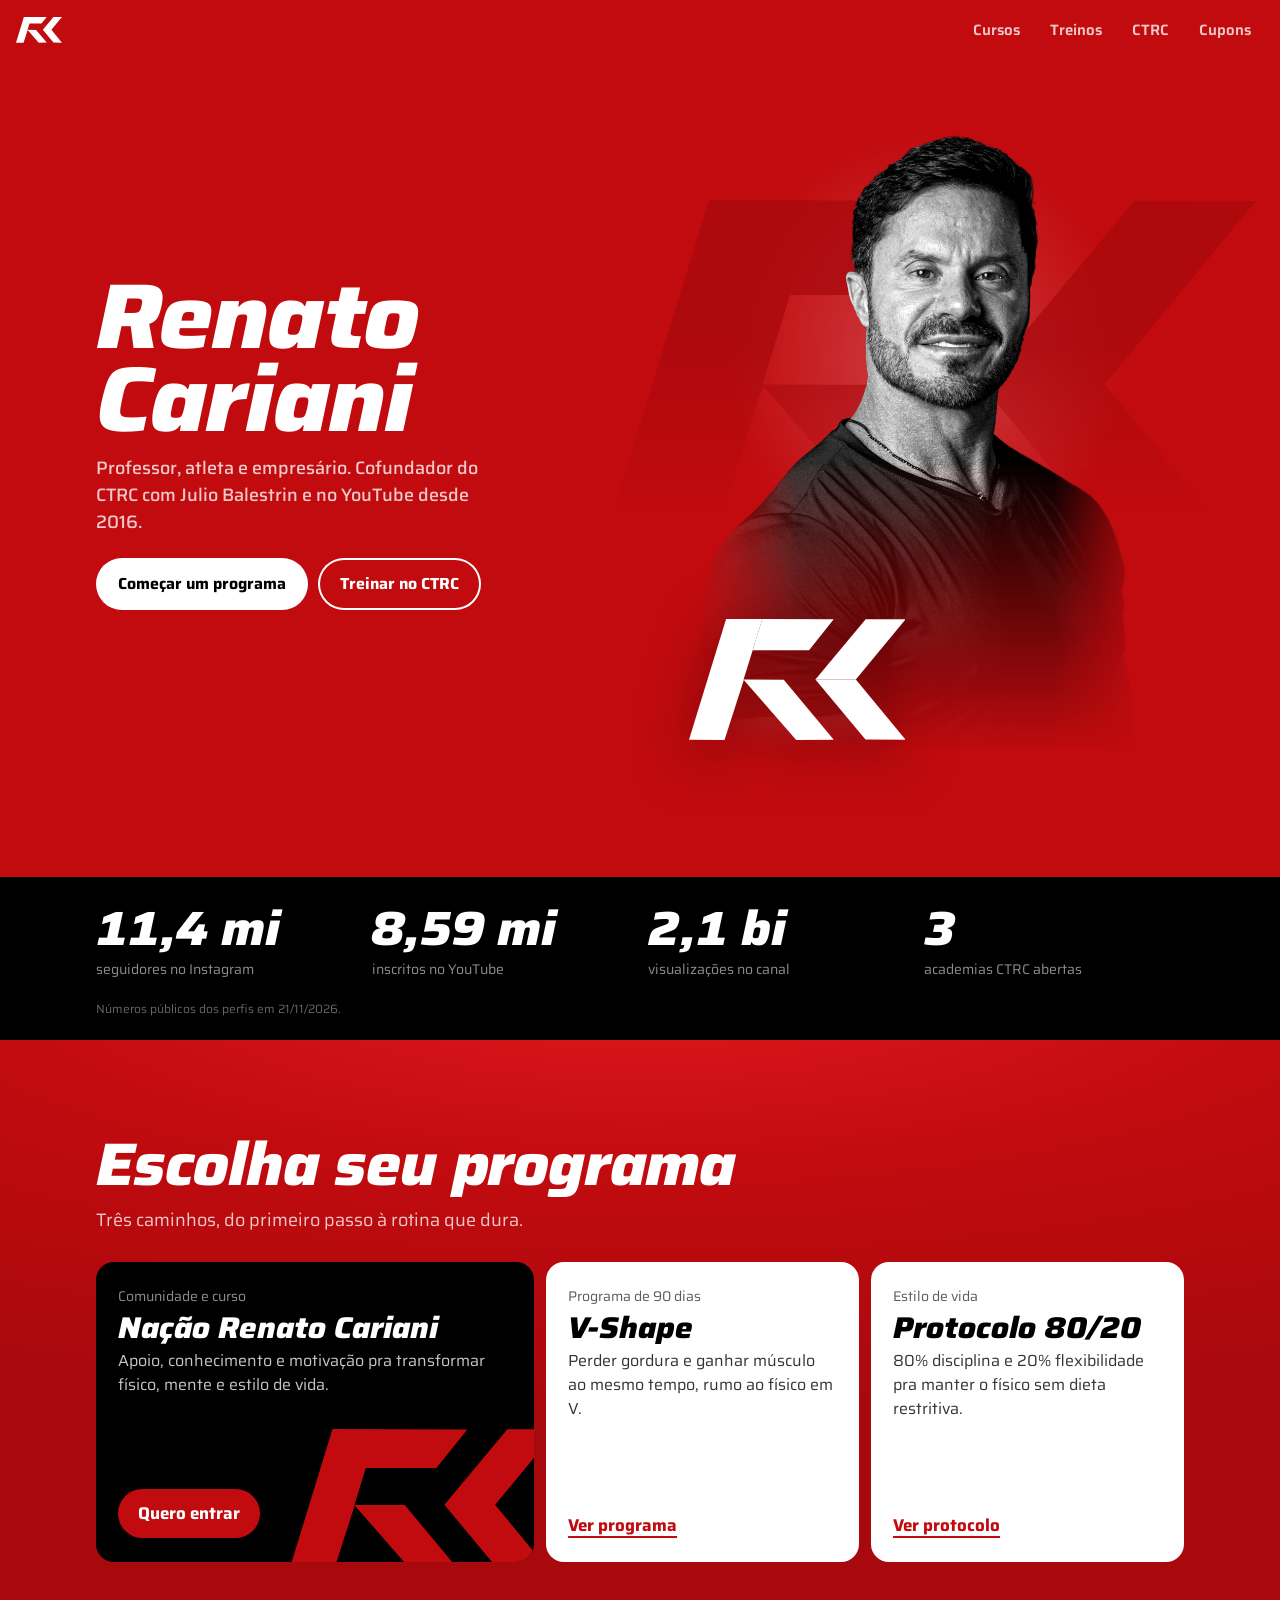
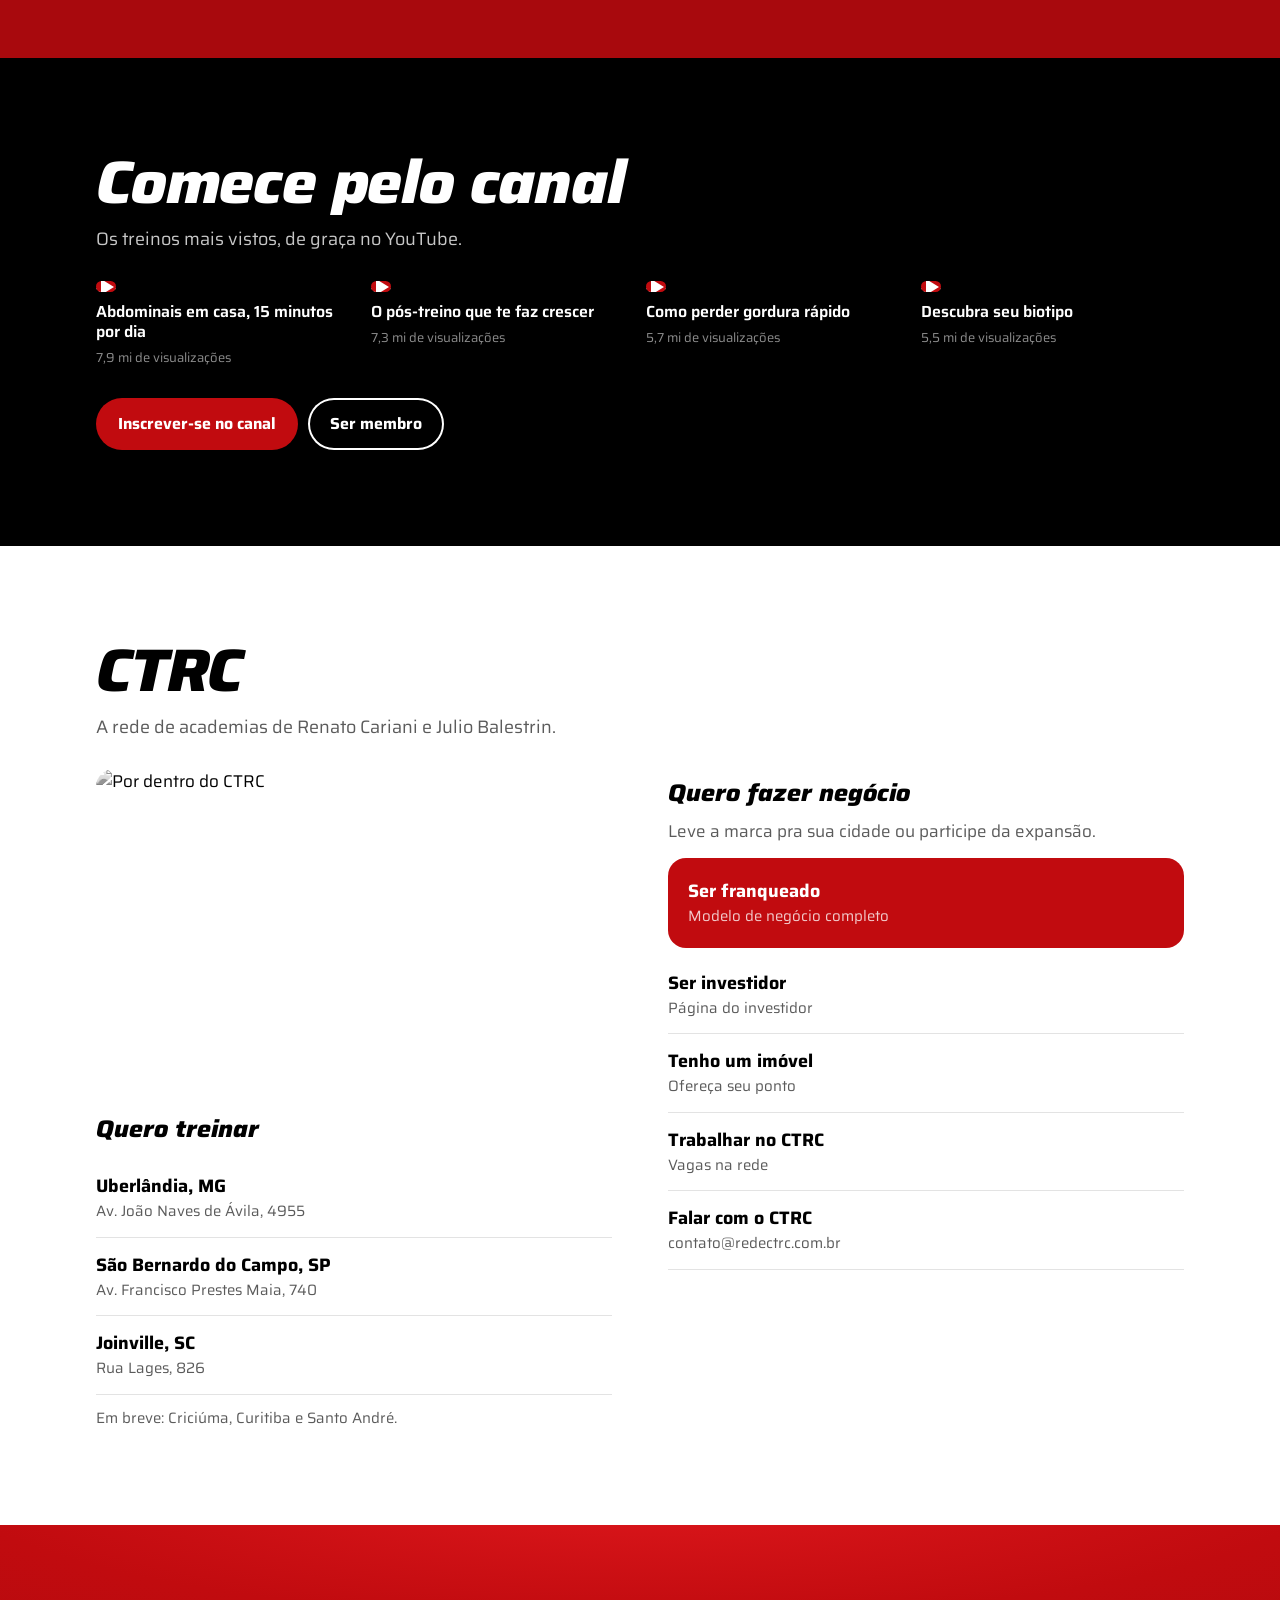
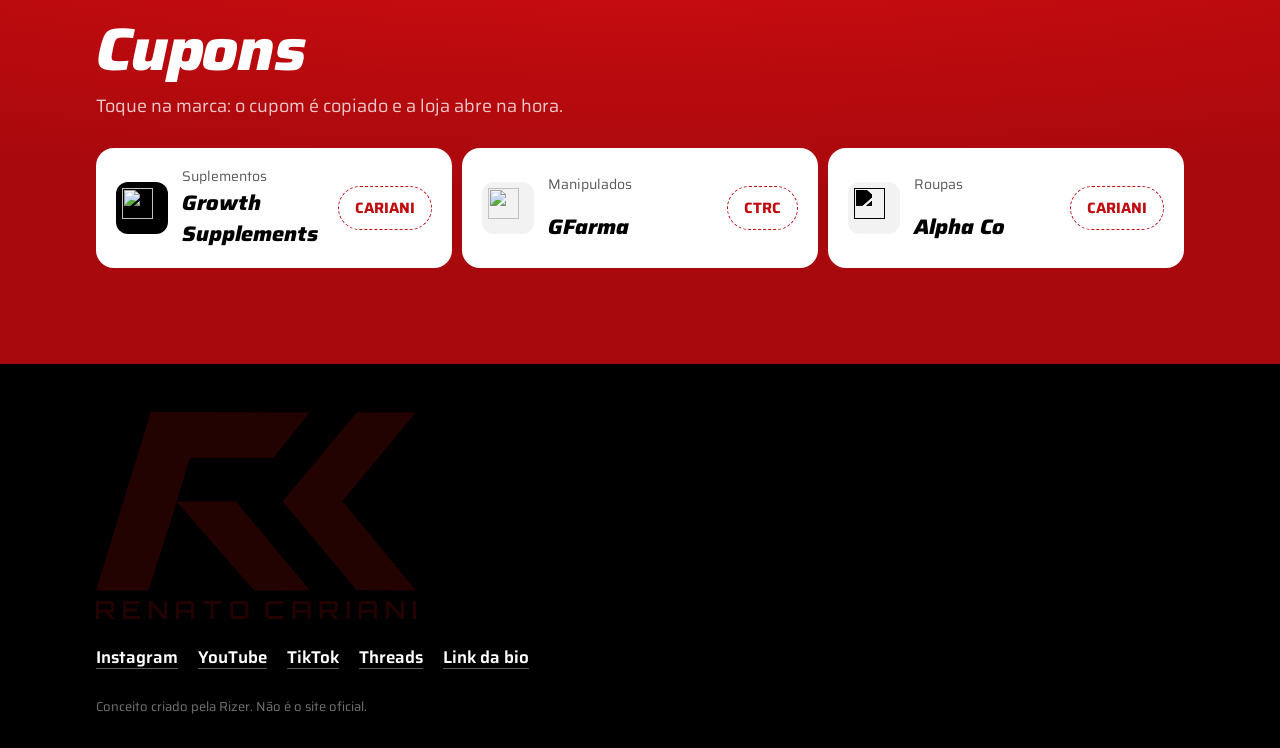
==== commit a05bc279: "Recorte sem bordas: degradê nas laterais e embaixo Co-Authored-By: Claude Opus 5.5 <noreply@anthropi" ====
--- a/site.html
+++ b/site.html
@@ -9,7 +9,7 @@
 <meta name="robots" content="noindex">
 <link rel="preconnect" href="https://fonts.googleapis.com"><link rel="preconnect" href="https://fonts.gstatic.com" crossorigin>
 <link href="https://fonts.googleapis.com/css2?family=Saira:ital,wdth,wght@0,50..125,100..900;1,50..125,100..900&display=swap" rel="stylesheet">
-<link rel="stylesheet" href="site.css?v=7">
+<link rel="stylesheet" href="site.css?v=8">
 </head>
 <body>
 
--- a/site.css
+++ b/site.css
@@ -1 +1 @@
-:root{--red:#c10b0f; --red-deep:#940609;--white:#fff; --black:#000; --grey:#5b5b5b;--soft:rgba(255,255,255,.78); --faint:rgba(255,255,255,.55);--r:18px; --ease:cubic-bezier(.22,1,.36,1);font-family:'Saira',system-ui,sans-serif;}*,*::before,*::after{box-sizing:border-box;margin:0;padding:0}html{background:var(--red);-webkit-text-size-adjust:100%;overflow-x:clip;scroll-behavior:smooth;scroll-padding-top:70px}body{background:var(--red);color:var(--white);font-size:17px;line-height:1.5;-webkit-font-smoothing:antialiased;-webkit-tap-highlight-color:transparent}a{color:inherit;text-decoration:none}button{font:inherit;color:inherit;background:none;border:0;cursor:pointer;text-align:left}img,svg{display:block;max-width:100%}:focus-visible{outline:3px solid currentColor;outline-offset:3px;border-radius:10px}.wrap{width:100%;max-width:1120px;margin:0 auto;padding:0 16px}.nav{position:sticky;top:0;z-index:20;display:flex;align-items:center;justify-content:space-between;gap:12px;padding:10px 16px;background:var(--red);transition:box-shadow .3s}.nav.is-scrolled{box-shadow:0 8px 24px rgba(90,2,4,.35)}.nav__logo{width:46px;color:var(--white)}.nav__logo svg{width:100%;height:auto}.nav__links{display:flex;gap:4px;overflow-x:auto;scrollbar-width:none}.nav__links::-webkit-scrollbar{display:none}.nav__links a{padding:9px 13px;border-radius:999px;font-size:15px;font-weight:600;color:var(--soft);white-space:nowrap;transition:background .25s,color .25s}.nav__links a.is-on{background:var(--white);color:var(--black)}.btn{display:inline-flex;align-items:center;justify-content:center;padding:14px 22px;border-radius:999px;font-weight:700;font-size:16px;transition:transform .2s var(--ease),background .25s}.btn:active{transform:scale(.97)}.btn--white{background:var(--white);color:var(--black)}.btn--red{background:var(--red);color:var(--white)}.btn--line{box-shadow:inset 0 0 0 2px currentColor}.hero{padding:6px 16px 40px;max-width:1120px;margin:0 auto;display:grid;gap:0}.hero__photo{border-radius:26px;overflow:hidden;aspect-ratio:1/1;background:#111}.hero__photo img{width:100%;height:100%;object-fit:cover;object-position:50% 22%;filter:grayscale(1) contrast(1.12)}.hero__text{position:relative;padding-top:56px}.hero__logo{position:absolute;left:16px;top:-46px;width:44%;max-width:220px;color:var(--white);filter:drop-shadow(0 10px 24px rgba(0,0,0,.35))}.hero__logo svg{width:100%;height:auto}.hero h1{font-size:clamp(42px,12vw,92px);line-height:.9;font-weight:800;font-style:italic;font-stretch:112%;letter-spacing:-.02em}.hero p{margin-top:14px;max-width:34ch;font-size:18px;color:var(--soft);font-weight:500}.hero__cta{display:flex;flex-wrap:wrap;gap:10px;margin-top:22px}@media (min-width:900px){.hero{grid-template-columns:1fr 1fr;align-items:center;column-gap:56px;padding-top:24px;padding-bottom:72px}.hero__photo{aspect-ratio:4/5}.hero__text{padding-top:0}.hero__logo{position:static;width:200px;margin-bottom:28px}}.proof{background:var(--black);padding:28px 0 22px}.proof__grid{display:grid;grid-template-columns:1fr 1fr;gap:22px 16px}.proof b{display:block;font-size:clamp(30px,8vw,48px);line-height:1;font-weight:800;font-style:italic;font-stretch:110%}.proof span{display:block;margin-top:6px;font-size:14px;color:var(--faint)}.proof__note{margin-top:20px;font-size:12px;color:rgba(255,255,255,.4)}@media (min-width:900px){.proof__grid{grid-template-columns:repeat(4,1fr)}}.sec{padding:56px 0}.sec--red{background:var(--red)}.sec--black{background:var(--black)}.sec--white{background:var(--white);color:var(--black)}.title{font-size:clamp(34px,9vw,60px);line-height:.95;font-weight:800;font-style:italic;font-stretch:110%;letter-spacing:-.02em}.lead{margin-top:10px;max-width:48ch;font-size:18px;color:var(--soft)}.sec--white .lead{color:var(--grey)}@media (min-width:900px){.sec{padding:96px 0}}.courses{display:grid;gap:12px;margin-top:28px}.course{position:relative;display:flex;flex-direction:column;gap:6px;padding:24px 22px;border-radius:var(--r);background:var(--white);color:var(--black);overflow:hidden;isolation:isolate;transition:transform .2s var(--ease)}.course:active{transform:scale(.98)}.course small{font-size:14px;color:var(--grey)}.course b{font-size:30px;line-height:1;font-weight:800;font-style:italic;font-stretch:110%}.course span{font-size:16px;color:#333;max-width:36ch}.course em{align-self:flex-start;margin-top:auto;padding-top:18px;font-style:normal;font-weight:700;color:var(--red);text-decoration:underline;text-underline-offset:5px;text-decoration-thickness:2px}.course--main{background:var(--black);color:var(--white);min-height:300px}.course--main small{color:var(--faint)}.course--main span{color:var(--soft)}.course--main em{padding:12px 20px;margin-top:auto;border-radius:999px;background:var(--red);color:var(--white);text-decoration:none}.course .course__mark{color:var(--red);max-width:300px}.course__mark{position:absolute;right:-24px;bottom:-18px;width:62%;max-width:300px;color:var(--red);z-index:-1}.course__mark svg{width:100%;height:auto}@media (min-width:900px){.courses{grid-template-columns:1.4fr 1fr 1fr}.course{min-height:300px}}.videos{display:grid;grid-template-columns:1fr 1fr;gap:18px 12px;margin-top:28px}.vid{display:flex;flex-direction:column;gap:6px;transition:transform .2s var(--ease)}.vid:active{transform:scale(.98)}.vid__thumb{position:relative;aspect-ratio:16/9;border-radius:12px;overflow:hidden;margin-bottom:4px}.vid__thumb img{width:100%;height:100%;object-fit:cover;transition:transform .5s var(--ease)}.vid:hover .vid__thumb img{transform:scale(1.05)}.vid__thumb i{position:absolute;left:50%;top:50%;width:40px;height:40px;margin:-20px 0 0 -20px;border-radius:50%;background:var(--red)}.vid__thumb i::after{content:"";position:absolute;left:15px;top:12px;border-left:13px solid #fff;border-top:8px solid transparent;border-bottom:8px solid transparent}.vid b{font-size:16px;line-height:1.25;font-weight:600}.vid small{font-size:13px;color:var(--faint)}.row-cta{display:flex;flex-wrap:wrap;gap:10px;margin-top:30px}@media (min-width:900px){.videos{grid-template-columns:repeat(4,1fr)}}.ctrc{display:grid;gap:36px;margin-top:28px}.ctrc h3{font-size:24px;font-weight:800;font-style:italic;font-stretch:110%;margin-bottom:12px}.ctrc__photo{aspect-ratio:16/10;border-radius:var(--r);background:center 35%/cover;filter:grayscale(1) contrast(1.08);margin-bottom:20px}.unit,.biz{display:flex;flex-direction:column;padding:14px 0;border-bottom:1px solid #e3e3e3;transition:padding .25s var(--ease)}.unit:hover,.biz:hover{padding-left:6px}.unit b,.biz b{font-size:18px;font-weight:700}.unit small,.biz small{font-size:15px;color:var(--grey)}.soon{margin-top:12px;font-size:15px;color:var(--grey)}.ctrc__lead{color:var(--grey);margin:-4px 0 14px}.biz--main{padding:20px;margin-bottom:8px;border:0;border-radius:var(--r);background:var(--red);color:var(--white)}.biz--main small{color:var(--soft)}.biz--main:hover{padding-left:20px}@media (min-width:900px){.ctrc{grid-template-columns:1fr 1fr;gap:56px}.ctrc__col--biz{padding-top:6px}}.partners{display:grid;gap:10px;margin-top:28px}.partner{display:grid;grid-template-columns:1fr auto;grid-template-rows:auto auto;align-items:center;column-gap:12px;padding:18px 20px;border-radius:var(--r);background:var(--white);color:var(--black)}.partner small{grid-column:1;font-size:14px;color:var(--grey)}.partner b{grid-column:1;font-size:21px;font-weight:800;font-style:italic;font-stretch:108%}.partner>span,.partner .copy{grid-column:2;grid-row:1/span 2}.partner>span{font-weight:700;color:var(--red);text-decoration:underline;text-underline-offset:5px}.copy{padding:10px 16px;border-radius:999px;border:1.5px dashed var(--red);color:var(--red);font-weight:700;font-size:15px;transition:background .25s,color .25s}.copy.is-done{background:var(--red);color:var(--white);border-style:solid}@media (min-width:900px){.partners{grid-template-columns:repeat(3,1fr)}}.foot{background:var(--black);padding:48px 0 calc(32px + env(safe-area-inset-bottom))}.foot__in{display:grid;gap:26px}.foot__logo{width:min(320px,80%);color:var(--red)}.foot__logo svg{width:100%;height:auto}.foot__social{display:flex;flex-wrap:wrap;gap:8px 20px}.foot__social a{font-weight:600;text-decoration:underline;text-underline-offset:5px;text-decoration-color:rgba(255,255,255,.35)}.foot__note{font-size:13px;color:rgba(255,255,255,.45)}.sheet{position:fixed;inset:0;z-index:50;display:grid;place-items:center;padding:16px;background:rgba(0,0,0,.9)}.sheet[hidden]{display:none}.sheet__box{width:100%;max-width:960px}.sheet__video{aspect-ratio:16/9;border-radius:14px;overflow:hidden;background:#000}.sheet__video iframe{width:100%;height:100%;border:0}.sheet__close{display:block;margin:16px auto 0;padding:12px 26px;border-radius:999px;background:var(--white);color:var(--black);font-weight:700}.toast{position:fixed;left:50%;bottom:calc(24px + env(safe-area-inset-bottom));z-index:60;transform:translate(-50%,160%);padding:12px 20px;border-radius:999px;background:var(--black);font-weight:600;font-size:15px;transition:transform .45s var(--ease)}.toast.is-on{transform:translate(-50%,0)}@media (prefers-reduced-motion:reduce){html{scroll-behavior:auto}*{transition:none!important}}.sec--red,.nav,body{background:var(--red)}.sec--red{background:radial-gradient(120% 70% at 50% -10%,#e0181d 0%,var(--red) 45%,#a8090d 100%)}.hero{position:relative;isolation:isolate}.hero::before{content:"";position:absolute;inset:-10% -20% 20%;z-index:-1;background:radial-gradient(60% 50% at 50% 10%,rgba(255,80,80,.55),transparent 70%);pointer-events:none}.hero__photo{position:relative}.hero__photo img{will-change:transform}.hero__light{position:absolute;inset:0;z-index:1;pointer-events:none;background:radial-gradient(40% 35% at var(--lx,50%) var(--ly,25%),rgba(255,255,255,.22),transparent 70%);mix-blend-mode:soft-light;transition:background-position .3s}.shine{position:relative}.shine::after{content:"";position:absolute;inset:-10%;pointer-events:none;background:linear-gradient(105deg,transparent 35%,rgba(255,255,255,.9) 50%,transparent 65%);-webkit-mask:var(--logo-mask) center/contain no-repeat;mask:var(--logo-mask) center/contain no-repeat;transform:translateX(-120%);opacity:0}.shine.is-shining::after{animation:shine 1.2s var(--ease) forwards}@keyframes shine{0%{transform:translateX(-120%);opacity:1}100%{transform:translateX(120%);opacity:1}}.nav{position:sticky}.nav__progress{position:absolute;left:0;right:0;bottom:0;height:2px;background:var(--white);transform:scaleX(0);transform-origin:0 50%}.title{overflow:hidden;padding-bottom:.08em}.title .ln{display:block;will-change:transform}.course,.partner{--mx:50%;--my:0%}.course::before{content:"";position:absolute;inset:0;z-index:-1;opacity:0;transition:opacity .35s;background:radial-gradient(260px circle at var(--mx) var(--my),rgba(193,11,15,.14),transparent 70%)}.course--main::before{background:radial-gradient(300px circle at var(--mx) var(--my),rgba(255,255,255,.14),transparent 70%)}.course:hover::before,.course.is-touch::before{opacity:1}.ctrc__photo{overflow:hidden;filter:none;background:none}.ctrc__photo img{width:100%;height:120%;object-fit:cover;object-position:50% 35%;filter:grayscale(1) contrast(1.08);will-change:transform}.partner{grid-template-columns:auto 1fr auto;column-gap:14px}.partner>.partner__logo{grid-column:1;font-weight:400;text-decoration:none;grid-row:1/span 2;width:52px;height:52px;border-radius:12px;display:grid;place-items:center;background:#f2f2f2;overflow:hidden}.partner__logo img{width:78%;height:78%;object-fit:contain}.partner__logo--dark{background:var(--black)}.partner small,.partner b{grid-column:2}.partner>span:not(.partner__logo),.partner .copy{grid-column:3;grid-row:1/span 2}.foot__logo{position:relative;color:rgba(193,11,15,.18)}.foot__logo .fill{position:absolute;inset:0;color:var(--red);clip-path:inset(0 100% 0 0)}.foot__logo .fill svg{width:100%;height:auto}.proof b{font-variant-numeric:tabular-nums}.hero__logo{--logo-mask:url(assets/logo-simbolo.svg)}.partner .code{grid-column:3;grid-row:1/span 2;padding:10px 16px;border-radius:999px;border:1.5px dashed var(--red);color:var(--red);font-weight:700;font-size:15px;text-decoration:none;transition:background .25s,color .25s}.partner .code.is-done{background:var(--red);color:var(--white);border-style:solid}.partner{transition:transform .2s var(--ease)}.partner:active{transform:scale(.98)}.shine::after{inset:0;transform:none;opacity:1;background:linear-gradient(105deg,transparent 35%,rgba(255,255,255,.95) 50%,transparent 65%) no-repeat;background-size:250% 100%;background-position:120% 0}.shine.is-shining::after{animation:shine2 1.2s cubic-bezier(.22,1,.36,1) forwards}@keyframes shine2{from{background-position:120% 0}to{background-position:-20% 0}}.row__thumb--logo img[src*="alphaco"],.partner__logo img[src*="alphaco"]{filter:brightness(0)}.partner>.partner__logo--dark{background:var(--black)}.hero__visual{position:relative;height:min(118vw,600px);margin:0 -16px;isolation:isolate;overflow:hidden}.hero__glow{position:absolute;inset:0;z-index:0;background:radial-gradient(55% 45% at 50% 38%,rgba(255,255,255,.22),transparent 70%),radial-gradient(90% 60% at 50% 100%,rgba(90,2,4,.45),transparent 70%)}.hero__back{position:absolute;z-index:0;left:-14%;right:-14%;top:16%;color:#a8090d;opacity:.75}.hero__back svg{width:100%;height:auto}.hero__cut{position:absolute;z-index:1;left:50%;bottom:0;height:93%;width:auto;max-width:none;transform:translateX(-50%);filter:grayscale(1) contrast(1.12) brightness(1.02);-webkit-mask-image:linear-gradient(to bottom,#000 58%,transparent 97%);mask-image:linear-gradient(to bottom,#000 58%,transparent 97%)}.hero__visual .hero__logo{position:absolute;z-index:2;left:20px;top:auto;bottom:7%;width:46%;max-width:240px;margin:0;filter:drop-shadow(0 12px 28px rgba(60,0,2,.55))}.hero__text{padding-top:0;margin-top:-4px;position:relative;z-index:3}.hero::before{display:none}@media (min-width:900px){.hero{grid-template-columns:1fr 1fr}.hero__visual{order:2;height:min(82svh,720px);margin:0;overflow:visible}.hero__text{order:1}.hero__visual .hero__logo{left:4%;bottom:9%;width:42%}}+:root{--red:#c10b0f; --red-deep:#940609;--white:#fff; --black:#000; --grey:#5b5b5b;--soft:rgba(255,255,255,.78); --faint:rgba(255,255,255,.55);--r:18px; --ease:cubic-bezier(.22,1,.36,1);font-family:'Saira',system-ui,sans-serif;}*,*::before,*::after{box-sizing:border-box;margin:0;padding:0}html{background:var(--red);-webkit-text-size-adjust:100%;overflow-x:clip;scroll-behavior:smooth;scroll-padding-top:70px}body{background:var(--red);color:var(--white);font-size:17px;line-height:1.5;-webkit-font-smoothing:antialiased;-webkit-tap-highlight-color:transparent}a{color:inherit;text-decoration:none}button{font:inherit;color:inherit;background:none;border:0;cursor:pointer;text-align:left}img,svg{display:block;max-width:100%}:focus-visible{outline:3px solid currentColor;outline-offset:3px;border-radius:10px}.wrap{width:100%;max-width:1120px;margin:0 auto;padding:0 16px}.nav{position:sticky;top:0;z-index:20;display:flex;align-items:center;justify-content:space-between;gap:12px;padding:10px 16px;background:var(--red);transition:box-shadow .3s}.nav.is-scrolled{box-shadow:0 8px 24px rgba(90,2,4,.35)}.nav__logo{width:46px;color:var(--white)}.nav__logo svg{width:100%;height:auto}.nav__links{display:flex;gap:4px;overflow-x:auto;scrollbar-width:none}.nav__links::-webkit-scrollbar{display:none}.nav__links a{padding:9px 13px;border-radius:999px;font-size:15px;font-weight:600;color:var(--soft);white-space:nowrap;transition:background .25s,color .25s}.nav__links a.is-on{background:var(--white);color:var(--black)}.btn{display:inline-flex;align-items:center;justify-content:center;padding:14px 22px;border-radius:999px;font-weight:700;font-size:16px;transition:transform .2s var(--ease),background .25s}.btn:active{transform:scale(.97)}.btn--white{background:var(--white);color:var(--black)}.btn--red{background:var(--red);color:var(--white)}.btn--line{box-shadow:inset 0 0 0 2px currentColor}.hero{padding:6px 16px 40px;max-width:1120px;margin:0 auto;display:grid;gap:0}.hero__photo{border-radius:26px;overflow:hidden;aspect-ratio:1/1;background:#111}.hero__photo img{width:100%;height:100%;object-fit:cover;object-position:50% 22%;filter:grayscale(1) contrast(1.12)}.hero__text{position:relative;padding-top:56px}.hero__logo{position:absolute;left:16px;top:-46px;width:44%;max-width:220px;color:var(--white);filter:drop-shadow(0 10px 24px rgba(0,0,0,.35))}.hero__logo svg{width:100%;height:auto}.hero h1{font-size:clamp(42px,12vw,92px);line-height:.9;font-weight:800;font-style:italic;font-stretch:112%;letter-spacing:-.02em}.hero p{margin-top:14px;max-width:34ch;font-size:18px;color:var(--soft);font-weight:500}.hero__cta{display:flex;flex-wrap:wrap;gap:10px;margin-top:22px}@media (min-width:900px){.hero{grid-template-columns:1fr 1fr;align-items:center;column-gap:56px;padding-top:24px;padding-bottom:72px}.hero__photo{aspect-ratio:4/5}.hero__text{padding-top:0}.hero__logo{position:static;width:200px;margin-bottom:28px}}.proof{background:var(--black);padding:28px 0 22px}.proof__grid{display:grid;grid-template-columns:1fr 1fr;gap:22px 16px}.proof b{display:block;font-size:clamp(30px,8vw,48px);line-height:1;font-weight:800;font-style:italic;font-stretch:110%}.proof span{display:block;margin-top:6px;font-size:14px;color:var(--faint)}.proof__note{margin-top:20px;font-size:12px;color:rgba(255,255,255,.4)}@media (min-width:900px){.proof__grid{grid-template-columns:repeat(4,1fr)}}.sec{padding:56px 0}.sec--red{background:var(--red)}.sec--black{background:var(--black)}.sec--white{background:var(--white);color:var(--black)}.title{font-size:clamp(34px,9vw,60px);line-height:.95;font-weight:800;font-style:italic;font-stretch:110%;letter-spacing:-.02em}.lead{margin-top:10px;max-width:48ch;font-size:18px;color:var(--soft)}.sec--white .lead{color:var(--grey)}@media (min-width:900px){.sec{padding:96px 0}}.courses{display:grid;gap:12px;margin-top:28px}.course{position:relative;display:flex;flex-direction:column;gap:6px;padding:24px 22px;border-radius:var(--r);background:var(--white);color:var(--black);overflow:hidden;isolation:isolate;transition:transform .2s var(--ease)}.course:active{transform:scale(.98)}.course small{font-size:14px;color:var(--grey)}.course b{font-size:30px;line-height:1;font-weight:800;font-style:italic;font-stretch:110%}.course span{font-size:16px;color:#333;max-width:36ch}.course em{align-self:flex-start;margin-top:auto;padding-top:18px;font-style:normal;font-weight:700;color:var(--red);text-decoration:underline;text-underline-offset:5px;text-decoration-thickness:2px}.course--main{background:var(--black);color:var(--white);min-height:300px}.course--main small{color:var(--faint)}.course--main span{color:var(--soft)}.course--main em{padding:12px 20px;margin-top:auto;border-radius:999px;background:var(--red);color:var(--white);text-decoration:none}.course .course__mark{color:var(--red);max-width:300px}.course__mark{position:absolute;right:-24px;bottom:-18px;width:62%;max-width:300px;color:var(--red);z-index:-1}.course__mark svg{width:100%;height:auto}@media (min-width:900px){.courses{grid-template-columns:1.4fr 1fr 1fr}.course{min-height:300px}}.videos{display:grid;grid-template-columns:1fr 1fr;gap:18px 12px;margin-top:28px}.vid{display:flex;flex-direction:column;gap:6px;transition:transform .2s var(--ease)}.vid:active{transform:scale(.98)}.vid__thumb{position:relative;aspect-ratio:16/9;border-radius:12px;overflow:hidden;margin-bottom:4px}.vid__thumb img{width:100%;height:100%;object-fit:cover;transition:transform .5s var(--ease)}.vid:hover .vid__thumb img{transform:scale(1.05)}.vid__thumb i{position:absolute;left:50%;top:50%;width:40px;height:40px;margin:-20px 0 0 -20px;border-radius:50%;background:var(--red)}.vid__thumb i::after{content:"";position:absolute;left:15px;top:12px;border-left:13px solid #fff;border-top:8px solid transparent;border-bottom:8px solid transparent}.vid b{font-size:16px;line-height:1.25;font-weight:600}.vid small{font-size:13px;color:var(--faint)}.row-cta{display:flex;flex-wrap:wrap;gap:10px;margin-top:30px}@media (min-width:900px){.videos{grid-template-columns:repeat(4,1fr)}}.ctrc{display:grid;gap:36px;margin-top:28px}.ctrc h3{font-size:24px;font-weight:800;font-style:italic;font-stretch:110%;margin-bottom:12px}.ctrc__photo{aspect-ratio:16/10;border-radius:var(--r);background:center 35%/cover;filter:grayscale(1) contrast(1.08);margin-bottom:20px}.unit,.biz{display:flex;flex-direction:column;padding:14px 0;border-bottom:1px solid #e3e3e3;transition:padding .25s var(--ease)}.unit:hover,.biz:hover{padding-left:6px}.unit b,.biz b{font-size:18px;font-weight:700}.unit small,.biz small{font-size:15px;color:var(--grey)}.soon{margin-top:12px;font-size:15px;color:var(--grey)}.ctrc__lead{color:var(--grey);margin:-4px 0 14px}.biz--main{padding:20px;margin-bottom:8px;border:0;border-radius:var(--r);background:var(--red);color:var(--white)}.biz--main small{color:var(--soft)}.biz--main:hover{padding-left:20px}@media (min-width:900px){.ctrc{grid-template-columns:1fr 1fr;gap:56px}.ctrc__col--biz{padding-top:6px}}.partners{display:grid;gap:10px;margin-top:28px}.partner{display:grid;grid-template-columns:1fr auto;grid-template-rows:auto auto;align-items:center;column-gap:12px;padding:18px 20px;border-radius:var(--r);background:var(--white);color:var(--black)}.partner small{grid-column:1;font-size:14px;color:var(--grey)}.partner b{grid-column:1;font-size:21px;font-weight:800;font-style:italic;font-stretch:108%}.partner>span,.partner .copy{grid-column:2;grid-row:1/span 2}.partner>span{font-weight:700;color:var(--red);text-decoration:underline;text-underline-offset:5px}.copy{padding:10px 16px;border-radius:999px;border:1.5px dashed var(--red);color:var(--red);font-weight:700;font-size:15px;transition:background .25s,color .25s}.copy.is-done{background:var(--red);color:var(--white);border-style:solid}@media (min-width:900px){.partners{grid-template-columns:repeat(3,1fr)}}.foot{background:var(--black);padding:48px 0 calc(32px + env(safe-area-inset-bottom))}.foot__in{display:grid;gap:26px}.foot__logo{width:min(320px,80%);color:var(--red)}.foot__logo svg{width:100%;height:auto}.foot__social{display:flex;flex-wrap:wrap;gap:8px 20px}.foot__social a{font-weight:600;text-decoration:underline;text-underline-offset:5px;text-decoration-color:rgba(255,255,255,.35)}.foot__note{font-size:13px;color:rgba(255,255,255,.45)}.sheet{position:fixed;inset:0;z-index:50;display:grid;place-items:center;padding:16px;background:rgba(0,0,0,.9)}.sheet[hidden]{display:none}.sheet__box{width:100%;max-width:960px}.sheet__video{aspect-ratio:16/9;border-radius:14px;overflow:hidden;background:#000}.sheet__video iframe{width:100%;height:100%;border:0}.sheet__close{display:block;margin:16px auto 0;padding:12px 26px;border-radius:999px;background:var(--white);color:var(--black);font-weight:700}.toast{position:fixed;left:50%;bottom:calc(24px + env(safe-area-inset-bottom));z-index:60;transform:translate(-50%,160%);padding:12px 20px;border-radius:999px;background:var(--black);font-weight:600;font-size:15px;transition:transform .45s var(--ease)}.toast.is-on{transform:translate(-50%,0)}@media (prefers-reduced-motion:reduce){html{scroll-behavior:auto}*{transition:none!important}}.sec--red,.nav,body{background:var(--red)}.sec--red{background:radial-gradient(120% 70% at 50% -10%,#e0181d 0%,var(--red) 45%,#a8090d 100%)}.hero{position:relative;isolation:isolate}.hero::before{content:"";position:absolute;inset:-10% -20% 20%;z-index:-1;background:radial-gradient(60% 50% at 50% 10%,rgba(255,80,80,.55),transparent 70%);pointer-events:none}.hero__photo{position:relative}.hero__photo img{will-change:transform}.hero__light{position:absolute;inset:0;z-index:1;pointer-events:none;background:radial-gradient(40% 35% at var(--lx,50%) var(--ly,25%),rgba(255,255,255,.22),transparent 70%);mix-blend-mode:soft-light;transition:background-position .3s}.shine{position:relative}.shine::after{content:"";position:absolute;inset:-10%;pointer-events:none;background:linear-gradient(105deg,transparent 35%,rgba(255,255,255,.9) 50%,transparent 65%);-webkit-mask:var(--logo-mask) center/contain no-repeat;mask:var(--logo-mask) center/contain no-repeat;transform:translateX(-120%);opacity:0}.shine.is-shining::after{animation:shine 1.2s var(--ease) forwards}@keyframes shine{0%{transform:translateX(-120%);opacity:1}100%{transform:translateX(120%);opacity:1}}.nav{position:sticky}.nav__progress{position:absolute;left:0;right:0;bottom:0;height:2px;background:var(--white);transform:scaleX(0);transform-origin:0 50%}.title{overflow:hidden;padding-bottom:.08em}.title .ln{display:block;will-change:transform}.course,.partner{--mx:50%;--my:0%}.course::before{content:"";position:absolute;inset:0;z-index:-1;opacity:0;transition:opacity .35s;background:radial-gradient(260px circle at var(--mx) var(--my),rgba(193,11,15,.14),transparent 70%)}.course--main::before{background:radial-gradient(300px circle at var(--mx) var(--my),rgba(255,255,255,.14),transparent 70%)}.course:hover::before,.course.is-touch::before{opacity:1}.ctrc__photo{overflow:hidden;filter:none;background:none}.ctrc__photo img{width:100%;height:120%;object-fit:cover;object-position:50% 35%;filter:grayscale(1) contrast(1.08);will-change:transform}.partner{grid-template-columns:auto 1fr auto;column-gap:14px}.partner>.partner__logo{grid-column:1;font-weight:400;text-decoration:none;grid-row:1/span 2;width:52px;height:52px;border-radius:12px;display:grid;place-items:center;background:#f2f2f2;overflow:hidden}.partner__logo img{width:78%;height:78%;object-fit:contain}.partner__logo--dark{background:var(--black)}.partner small,.partner b{grid-column:2}.partner>span:not(.partner__logo),.partner .copy{grid-column:3;grid-row:1/span 2}.foot__logo{position:relative;color:rgba(193,11,15,.18)}.foot__logo .fill{position:absolute;inset:0;color:var(--red);clip-path:inset(0 100% 0 0)}.foot__logo .fill svg{width:100%;height:auto}.proof b{font-variant-numeric:tabular-nums}.hero__logo{--logo-mask:url(assets/logo-simbolo.svg)}.partner .code{grid-column:3;grid-row:1/span 2;padding:10px 16px;border-radius:999px;border:1.5px dashed var(--red);color:var(--red);font-weight:700;font-size:15px;text-decoration:none;transition:background .25s,color .25s}.partner .code.is-done{background:var(--red);color:var(--white);border-style:solid}.partner{transition:transform .2s var(--ease)}.partner:active{transform:scale(.98)}.shine::after{inset:0;transform:none;opacity:1;background:linear-gradient(105deg,transparent 35%,rgba(255,255,255,.95) 50%,transparent 65%) no-repeat;background-size:250% 100%;background-position:120% 0}.shine.is-shining::after{animation:shine2 1.2s cubic-bezier(.22,1,.36,1) forwards}@keyframes shine2{from{background-position:120% 0}to{background-position:-20% 0}}.row__thumb--logo img[src*="alphaco"],.partner__logo img[src*="alphaco"]{filter:brightness(0)}.partner>.partner__logo--dark{background:var(--black)}.hero__visual{position:relative;height:min(118vw,600px);margin:0 -16px;isolation:isolate;overflow:hidden}.hero__glow{position:absolute;inset:0;z-index:0;background:radial-gradient(55% 45% at 50% 38%,rgba(255,255,255,.22),transparent 70%),radial-gradient(90% 60% at 50% 100%,rgba(90,2,4,.45),transparent 70%)}.hero__back{position:absolute;z-index:0;left:-14%;right:-14%;top:16%;color:#a8090d;opacity:.75}.hero__back svg{width:100%;height:auto}.hero__cut{position:absolute;z-index:1;left:50%;bottom:0;height:93%;width:auto;max-width:none;transform:translateX(-50%);filter:grayscale(1) contrast(1.12) brightness(1.02);-webkit-mask-image:linear-gradient(to bottom,#000 58%,transparent 97%);mask-image:linear-gradient(to bottom,#000 58%,transparent 97%)}.hero__visual .hero__logo{position:absolute;z-index:2;left:20px;top:auto;bottom:7%;width:46%;max-width:240px;margin:0;filter:drop-shadow(0 12px 28px rgba(60,0,2,.55))}.hero__text{padding-top:0;margin-top:-4px;position:relative;z-index:3}.hero::before{display:none}@media (min-width:900px){.hero{grid-template-columns:1fr 1fr}.hero__visual{order:2;height:min(82svh,720px);margin:0;overflow:visible}.hero__text{order:1}.hero__visual .hero__logo{left:4%;bottom:9%;width:42%}}.hero__cut{-webkit-mask-image:linear-gradient(to bottom,#000 48%,transparent 92%),linear-gradient(to right,transparent 0%,#000 22%,#000 78%,transparent 100%);-webkit-mask-composite:source-in;mask-image:linear-gradient(to bottom,#000 48%,transparent 92%),linear-gradient(to right,transparent 0%,#000 22%,#000 78%,transparent 100%);mask-composite:intersect}.hero__glow{background:radial-gradient(55% 45% at 50% 38%,rgba(255,255,255,.22),transparent 70%)}.hero__back{-webkit-mask-image:linear-gradient(to bottom,#000 40%,transparent 85%);mask-image:linear-gradient(to bottom,#000 40%,transparent 85%)}
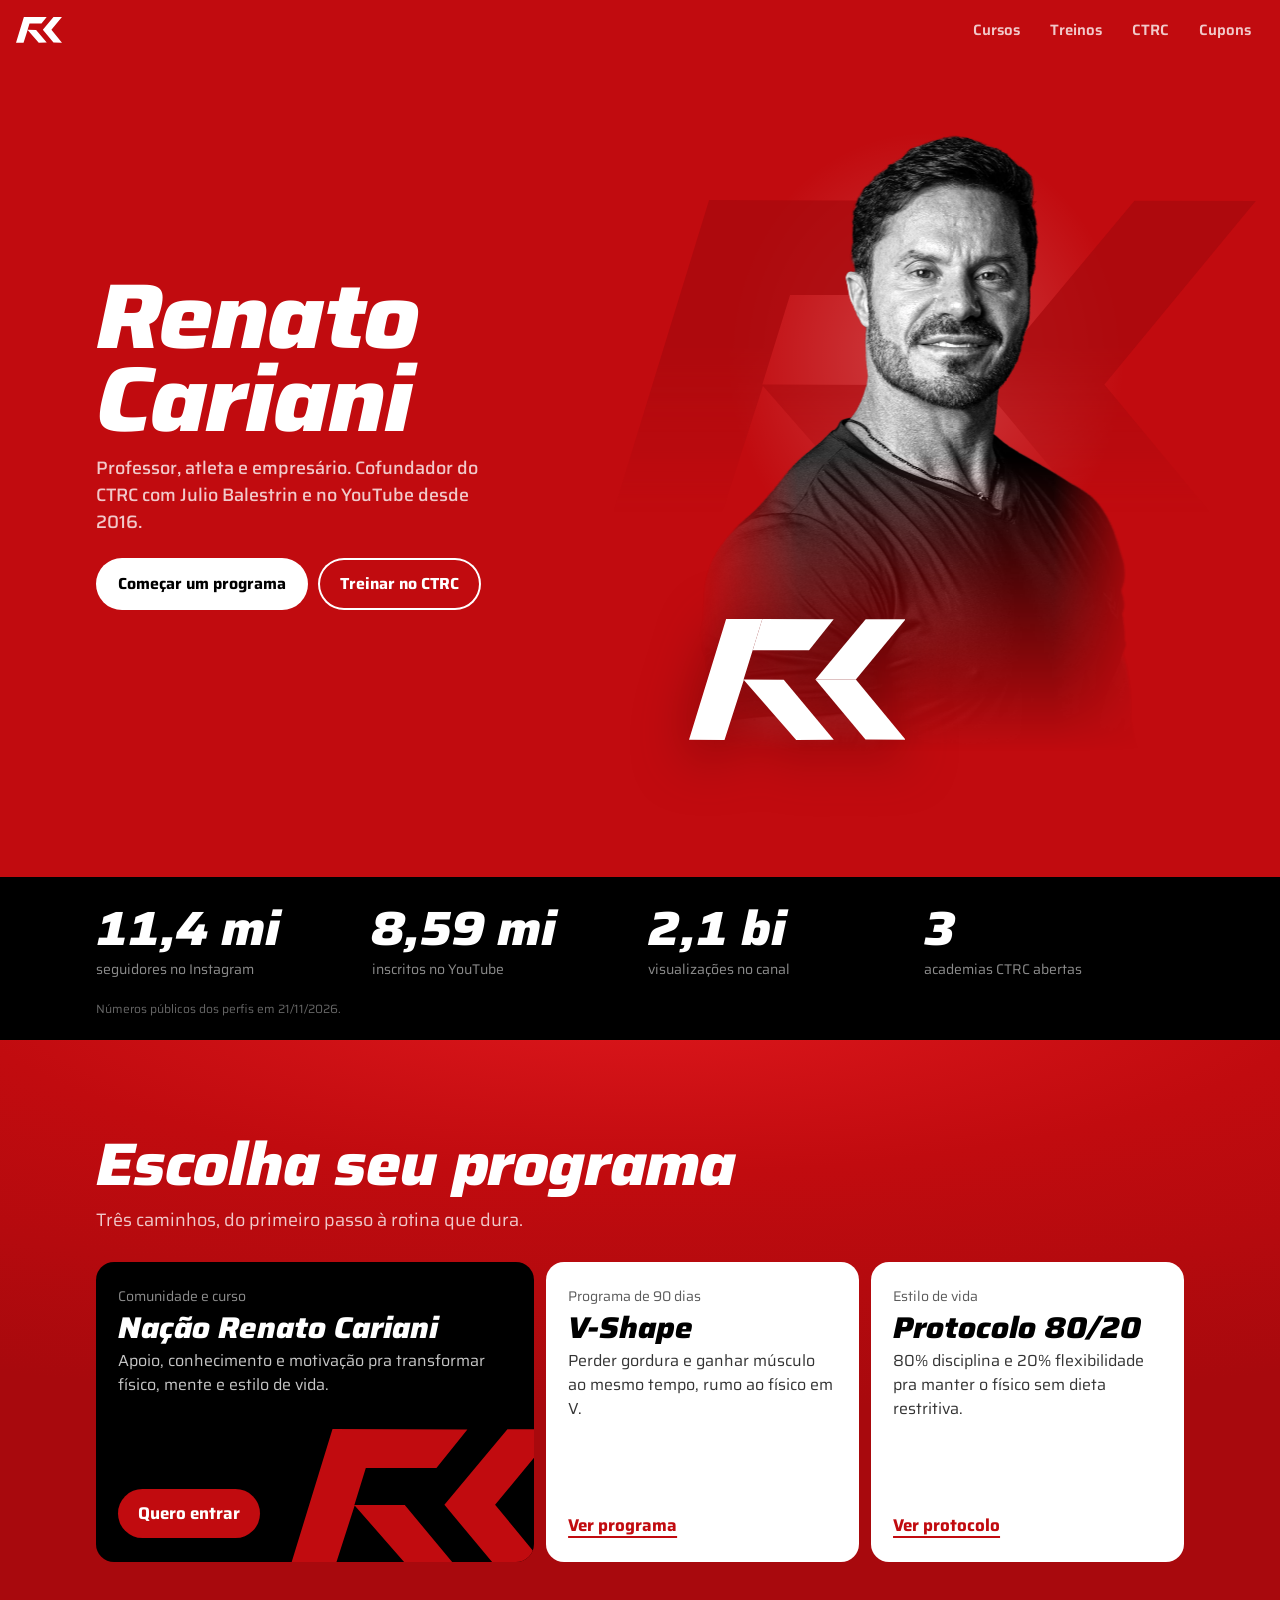
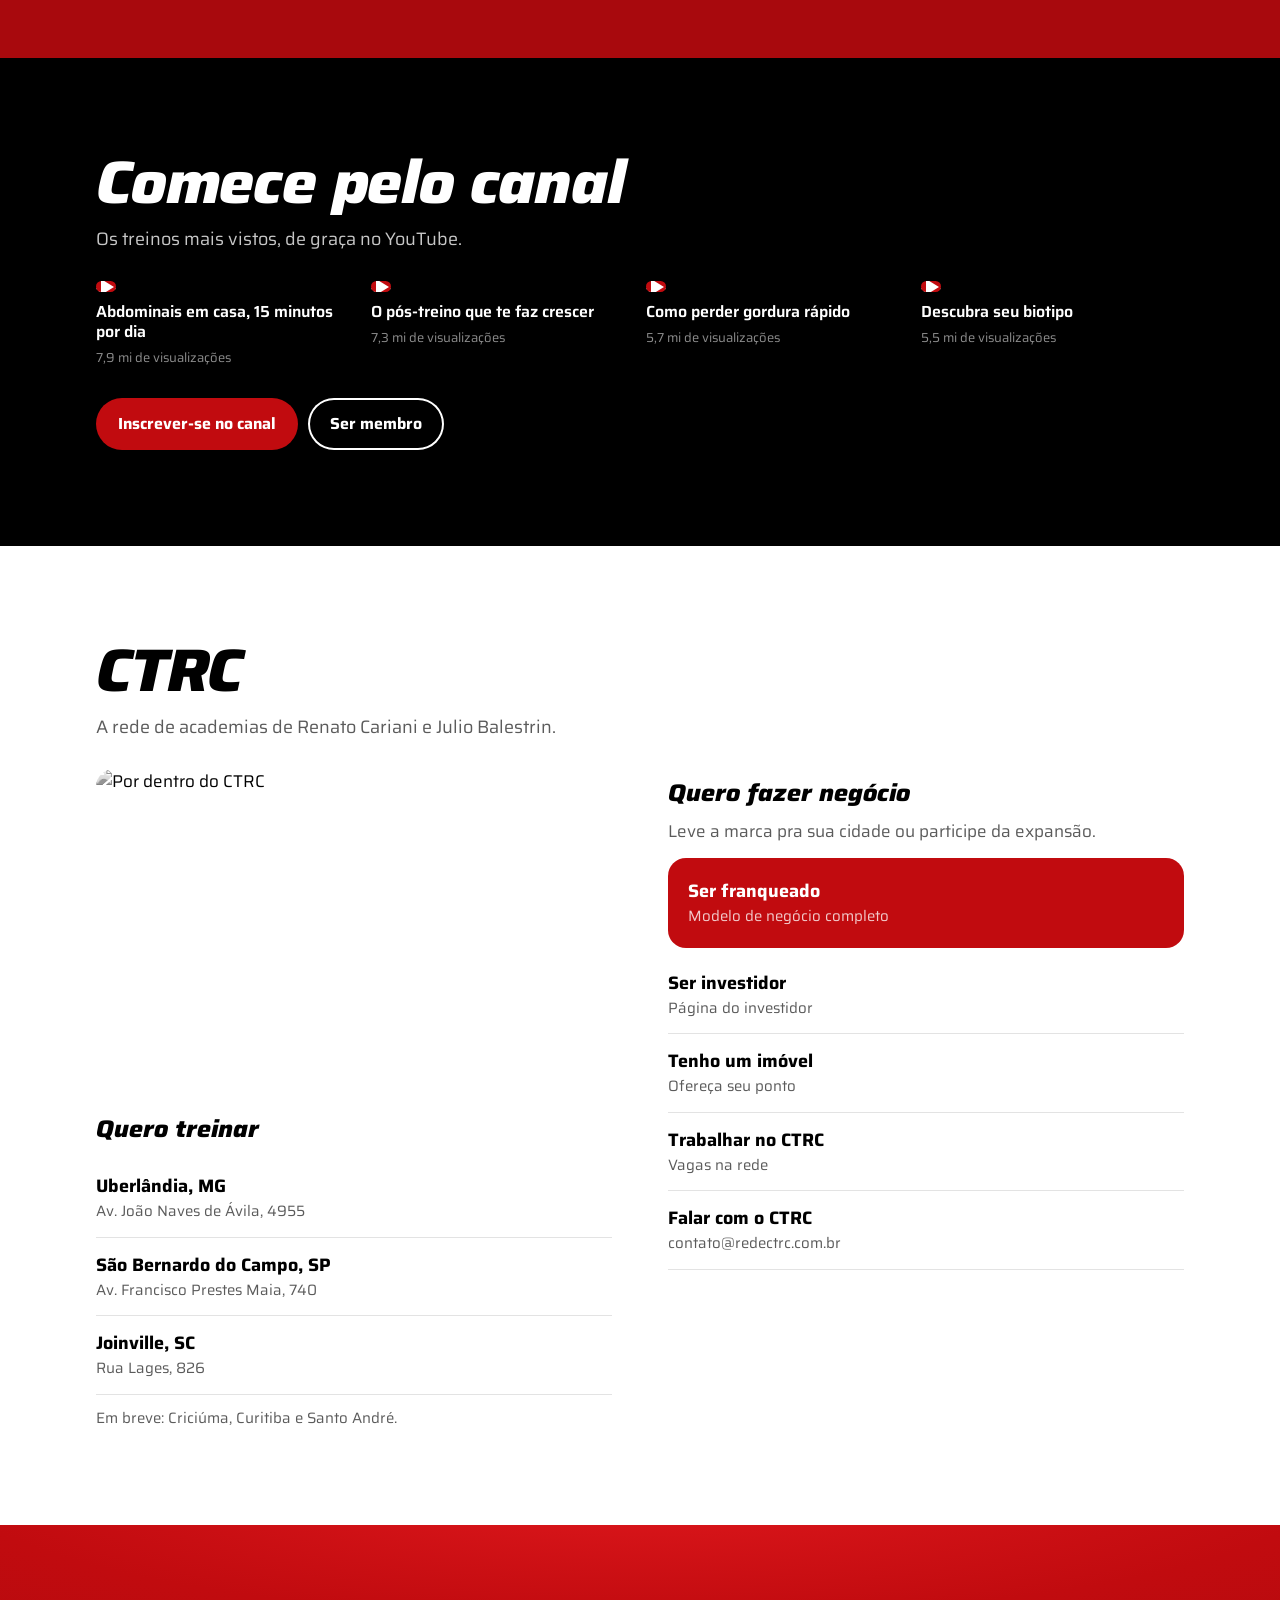
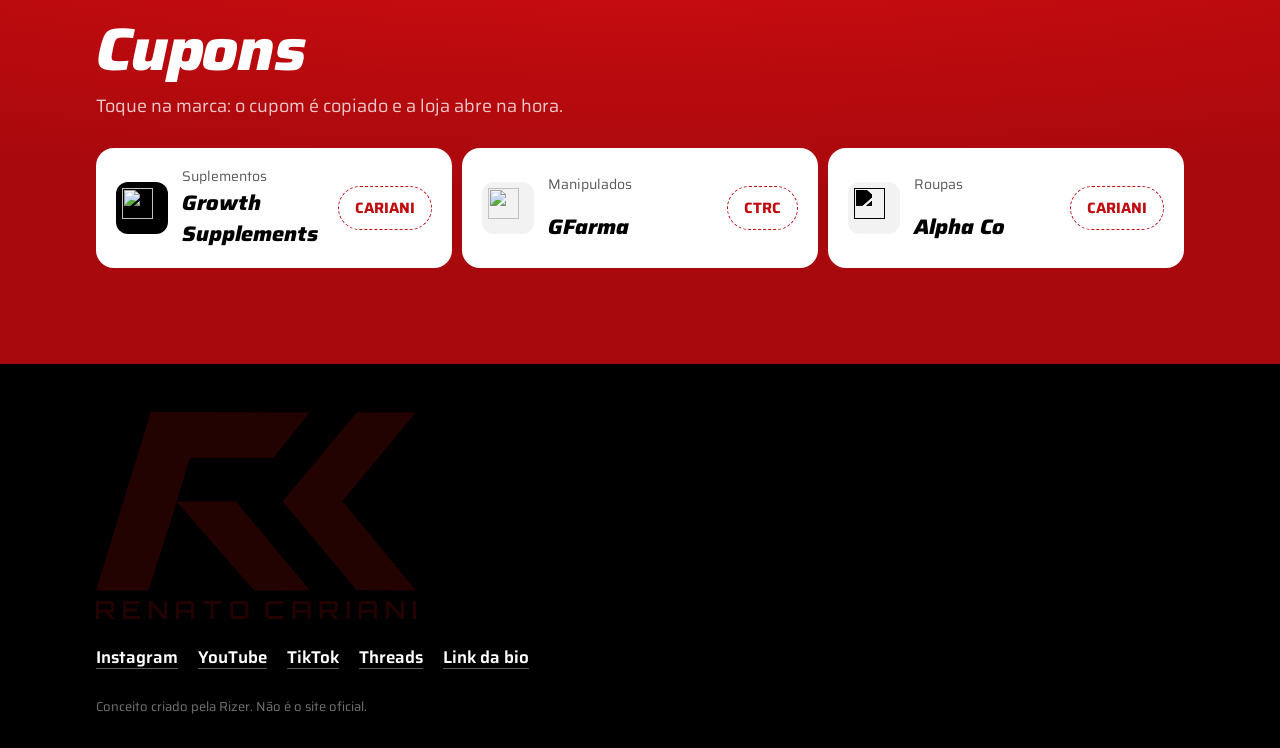
==== commit dc1296a0: "Rolagem lisa: sem conflito de rolagem suave, fundo solto, foto ja em P&B Co-Authored-By: Claude Opus" ====
--- a/site.html
+++ b/site.html
@@ -9,7 +9,7 @@
 <meta name="robots" content="noindex">
 <link rel="preconnect" href="https://fonts.googleapis.com"><link rel="preconnect" href="https://fonts.gstatic.com" crossorigin>
 <link href="https://fonts.googleapis.com/css2?family=Saira:ital,wdth,wght@0,50..125,100..900;1,50..125,100..900&display=swap" rel="stylesheet">
-<link rel="stylesheet" href="site.css?v=8">
+<link rel="stylesheet" href="site.css?v=9">
 </head>
 <body>
 
@@ -162,6 +162,6 @@
 <script src="https://cdnjs.cloudflare.com/ajax/libs/gsap/3.12.5/gsap.min.js"></script>
 <script src="https://cdnjs.cloudflare.com/ajax/libs/gsap/3.12.5/ScrollTrigger.min.js"></script>
 <script src="https://unpkg.com/lenis@1.1.13/dist/lenis.min.js"></script>
-<script src="site.js?v=4"></script>
+<script src="site.js?v=5"></script>
 </body>
 </html>
--- a/site.css
+++ b/site.css
@@ -1 +1 @@
-:root{--red:#c10b0f; --red-deep:#940609;--white:#fff; --black:#000; --grey:#5b5b5b;--soft:rgba(255,255,255,.78); --faint:rgba(255,255,255,.55);--r:18px; --ease:cubic-bezier(.22,1,.36,1);font-family:'Saira',system-ui,sans-serif;}*,*::before,*::after{box-sizing:border-box;margin:0;padding:0}html{background:var(--red);-webkit-text-size-adjust:100%;overflow-x:clip;scroll-behavior:smooth;scroll-padding-top:70px}body{background:var(--red);color:var(--white);font-size:17px;line-height:1.5;-webkit-font-smoothing:antialiased;-webkit-tap-highlight-color:transparent}a{color:inherit;text-decoration:none}button{font:inherit;color:inherit;background:none;border:0;cursor:pointer;text-align:left}img,svg{display:block;max-width:100%}:focus-visible{outline:3px solid currentColor;outline-offset:3px;border-radius:10px}.wrap{width:100%;max-width:1120px;margin:0 auto;padding:0 16px}.nav{position:sticky;top:0;z-index:20;display:flex;align-items:center;justify-content:space-between;gap:12px;padding:10px 16px;background:var(--red);transition:box-shadow .3s}.nav.is-scrolled{box-shadow:0 8px 24px rgba(90,2,4,.35)}.nav__logo{width:46px;color:var(--white)}.nav__logo svg{width:100%;height:auto}.nav__links{display:flex;gap:4px;overflow-x:auto;scrollbar-width:none}.nav__links::-webkit-scrollbar{display:none}.nav__links a{padding:9px 13px;border-radius:999px;font-size:15px;font-weight:600;color:var(--soft);white-space:nowrap;transition:background .25s,color .25s}.nav__links a.is-on{background:var(--white);color:var(--black)}.btn{display:inline-flex;align-items:center;justify-content:center;padding:14px 22px;border-radius:999px;font-weight:700;font-size:16px;transition:transform .2s var(--ease),background .25s}.btn:active{transform:scale(.97)}.btn--white{background:var(--white);color:var(--black)}.btn--red{background:var(--red);color:var(--white)}.btn--line{box-shadow:inset 0 0 0 2px currentColor}.hero{padding:6px 16px 40px;max-width:1120px;margin:0 auto;display:grid;gap:0}.hero__photo{border-radius:26px;overflow:hidden;aspect-ratio:1/1;background:#111}.hero__photo img{width:100%;height:100%;object-fit:cover;object-position:50% 22%;filter:grayscale(1) contrast(1.12)}.hero__text{position:relative;padding-top:56px}.hero__logo{position:absolute;left:16px;top:-46px;width:44%;max-width:220px;color:var(--white);filter:drop-shadow(0 10px 24px rgba(0,0,0,.35))}.hero__logo svg{width:100%;height:auto}.hero h1{font-size:clamp(42px,12vw,92px);line-height:.9;font-weight:800;font-style:italic;font-stretch:112%;letter-spacing:-.02em}.hero p{margin-top:14px;max-width:34ch;font-size:18px;color:var(--soft);font-weight:500}.hero__cta{display:flex;flex-wrap:wrap;gap:10px;margin-top:22px}@media (min-width:900px){.hero{grid-template-columns:1fr 1fr;align-items:center;column-gap:56px;padding-top:24px;padding-bottom:72px}.hero__photo{aspect-ratio:4/5}.hero__text{padding-top:0}.hero__logo{position:static;width:200px;margin-bottom:28px}}.proof{background:var(--black);padding:28px 0 22px}.proof__grid{display:grid;grid-template-columns:1fr 1fr;gap:22px 16px}.proof b{display:block;font-size:clamp(30px,8vw,48px);line-height:1;font-weight:800;font-style:italic;font-stretch:110%}.proof span{display:block;margin-top:6px;font-size:14px;color:var(--faint)}.proof__note{margin-top:20px;font-size:12px;color:rgba(255,255,255,.4)}@media (min-width:900px){.proof__grid{grid-template-columns:repeat(4,1fr)}}.sec{padding:56px 0}.sec--red{background:var(--red)}.sec--black{background:var(--black)}.sec--white{background:var(--white);color:var(--black)}.title{font-size:clamp(34px,9vw,60px);line-height:.95;font-weight:800;font-style:italic;font-stretch:110%;letter-spacing:-.02em}.lead{margin-top:10px;max-width:48ch;font-size:18px;color:var(--soft)}.sec--white .lead{color:var(--grey)}@media (min-width:900px){.sec{padding:96px 0}}.courses{display:grid;gap:12px;margin-top:28px}.course{position:relative;display:flex;flex-direction:column;gap:6px;padding:24px 22px;border-radius:var(--r);background:var(--white);color:var(--black);overflow:hidden;isolation:isolate;transition:transform .2s var(--ease)}.course:active{transform:scale(.98)}.course small{font-size:14px;color:var(--grey)}.course b{font-size:30px;line-height:1;font-weight:800;font-style:italic;font-stretch:110%}.course span{font-size:16px;color:#333;max-width:36ch}.course em{align-self:flex-start;margin-top:auto;padding-top:18px;font-style:normal;font-weight:700;color:var(--red);text-decoration:underline;text-underline-offset:5px;text-decoration-thickness:2px}.course--main{background:var(--black);color:var(--white);min-height:300px}.course--main small{color:var(--faint)}.course--main span{color:var(--soft)}.course--main em{padding:12px 20px;margin-top:auto;border-radius:999px;background:var(--red);color:var(--white);text-decoration:none}.course .course__mark{color:var(--red);max-width:300px}.course__mark{position:absolute;right:-24px;bottom:-18px;width:62%;max-width:300px;color:var(--red);z-index:-1}.course__mark svg{width:100%;height:auto}@media (min-width:900px){.courses{grid-template-columns:1.4fr 1fr 1fr}.course{min-height:300px}}.videos{display:grid;grid-template-columns:1fr 1fr;gap:18px 12px;margin-top:28px}.vid{display:flex;flex-direction:column;gap:6px;transition:transform .2s var(--ease)}.vid:active{transform:scale(.98)}.vid__thumb{position:relative;aspect-ratio:16/9;border-radius:12px;overflow:hidden;margin-bottom:4px}.vid__thumb img{width:100%;height:100%;object-fit:cover;transition:transform .5s var(--ease)}.vid:hover .vid__thumb img{transform:scale(1.05)}.vid__thumb i{position:absolute;left:50%;top:50%;width:40px;height:40px;margin:-20px 0 0 -20px;border-radius:50%;background:var(--red)}.vid__thumb i::after{content:"";position:absolute;left:15px;top:12px;border-left:13px solid #fff;border-top:8px solid transparent;border-bottom:8px solid transparent}.vid b{font-size:16px;line-height:1.25;font-weight:600}.vid small{font-size:13px;color:var(--faint)}.row-cta{display:flex;flex-wrap:wrap;gap:10px;margin-top:30px}@media (min-width:900px){.videos{grid-template-columns:repeat(4,1fr)}}.ctrc{display:grid;gap:36px;margin-top:28px}.ctrc h3{font-size:24px;font-weight:800;font-style:italic;font-stretch:110%;margin-bottom:12px}.ctrc__photo{aspect-ratio:16/10;border-radius:var(--r);background:center 35%/cover;filter:grayscale(1) contrast(1.08);margin-bottom:20px}.unit,.biz{display:flex;flex-direction:column;padding:14px 0;border-bottom:1px solid #e3e3e3;transition:padding .25s var(--ease)}.unit:hover,.biz:hover{padding-left:6px}.unit b,.biz b{font-size:18px;font-weight:700}.unit small,.biz small{font-size:15px;color:var(--grey)}.soon{margin-top:12px;font-size:15px;color:var(--grey)}.ctrc__lead{color:var(--grey);margin:-4px 0 14px}.biz--main{padding:20px;margin-bottom:8px;border:0;border-radius:var(--r);background:var(--red);color:var(--white)}.biz--main small{color:var(--soft)}.biz--main:hover{padding-left:20px}@media (min-width:900px){.ctrc{grid-template-columns:1fr 1fr;gap:56px}.ctrc__col--biz{padding-top:6px}}.partners{display:grid;gap:10px;margin-top:28px}.partner{display:grid;grid-template-columns:1fr auto;grid-template-rows:auto auto;align-items:center;column-gap:12px;padding:18px 20px;border-radius:var(--r);background:var(--white);color:var(--black)}.partner small{grid-column:1;font-size:14px;color:var(--grey)}.partner b{grid-column:1;font-size:21px;font-weight:800;font-style:italic;font-stretch:108%}.partner>span,.partner .copy{grid-column:2;grid-row:1/span 2}.partner>span{font-weight:700;color:var(--red);text-decoration:underline;text-underline-offset:5px}.copy{padding:10px 16px;border-radius:999px;border:1.5px dashed var(--red);color:var(--red);font-weight:700;font-size:15px;transition:background .25s,color .25s}.copy.is-done{background:var(--red);color:var(--white);border-style:solid}@media (min-width:900px){.partners{grid-template-columns:repeat(3,1fr)}}.foot{background:var(--black);padding:48px 0 calc(32px + env(safe-area-inset-bottom))}.foot__in{display:grid;gap:26px}.foot__logo{width:min(320px,80%);color:var(--red)}.foot__logo svg{width:100%;height:auto}.foot__social{display:flex;flex-wrap:wrap;gap:8px 20px}.foot__social a{font-weight:600;text-decoration:underline;text-underline-offset:5px;text-decoration-color:rgba(255,255,255,.35)}.foot__note{font-size:13px;color:rgba(255,255,255,.45)}.sheet{position:fixed;inset:0;z-index:50;display:grid;place-items:center;padding:16px;background:rgba(0,0,0,.9)}.sheet[hidden]{display:none}.sheet__box{width:100%;max-width:960px}.sheet__video{aspect-ratio:16/9;border-radius:14px;overflow:hidden;background:#000}.sheet__video iframe{width:100%;height:100%;border:0}.sheet__close{display:block;margin:16px auto 0;padding:12px 26px;border-radius:999px;background:var(--white);color:var(--black);font-weight:700}.toast{position:fixed;left:50%;bottom:calc(24px + env(safe-area-inset-bottom));z-index:60;transform:translate(-50%,160%);padding:12px 20px;border-radius:999px;background:var(--black);font-weight:600;font-size:15px;transition:transform .45s var(--ease)}.toast.is-on{transform:translate(-50%,0)}@media (prefers-reduced-motion:reduce){html{scroll-behavior:auto}*{transition:none!important}}.sec--red,.nav,body{background:var(--red)}.sec--red{background:radial-gradient(120% 70% at 50% -10%,#e0181d 0%,var(--red) 45%,#a8090d 100%)}.hero{position:relative;isolation:isolate}.hero::before{content:"";position:absolute;inset:-10% -20% 20%;z-index:-1;background:radial-gradient(60% 50% at 50% 10%,rgba(255,80,80,.55),transparent 70%);pointer-events:none}.hero__photo{position:relative}.hero__photo img{will-change:transform}.hero__light{position:absolute;inset:0;z-index:1;pointer-events:none;background:radial-gradient(40% 35% at var(--lx,50%) var(--ly,25%),rgba(255,255,255,.22),transparent 70%);mix-blend-mode:soft-light;transition:background-position .3s}.shine{position:relative}.shine::after{content:"";position:absolute;inset:-10%;pointer-events:none;background:linear-gradient(105deg,transparent 35%,rgba(255,255,255,.9) 50%,transparent 65%);-webkit-mask:var(--logo-mask) center/contain no-repeat;mask:var(--logo-mask) center/contain no-repeat;transform:translateX(-120%);opacity:0}.shine.is-shining::after{animation:shine 1.2s var(--ease) forwards}@keyframes shine{0%{transform:translateX(-120%);opacity:1}100%{transform:translateX(120%);opacity:1}}.nav{position:sticky}.nav__progress{position:absolute;left:0;right:0;bottom:0;height:2px;background:var(--white);transform:scaleX(0);transform-origin:0 50%}.title{overflow:hidden;padding-bottom:.08em}.title .ln{display:block;will-change:transform}.course,.partner{--mx:50%;--my:0%}.course::before{content:"";position:absolute;inset:0;z-index:-1;opacity:0;transition:opacity .35s;background:radial-gradient(260px circle at var(--mx) var(--my),rgba(193,11,15,.14),transparent 70%)}.course--main::before{background:radial-gradient(300px circle at var(--mx) var(--my),rgba(255,255,255,.14),transparent 70%)}.course:hover::before,.course.is-touch::before{opacity:1}.ctrc__photo{overflow:hidden;filter:none;background:none}.ctrc__photo img{width:100%;height:120%;object-fit:cover;object-position:50% 35%;filter:grayscale(1) contrast(1.08);will-change:transform}.partner{grid-template-columns:auto 1fr auto;column-gap:14px}.partner>.partner__logo{grid-column:1;font-weight:400;text-decoration:none;grid-row:1/span 2;width:52px;height:52px;border-radius:12px;display:grid;place-items:center;background:#f2f2f2;overflow:hidden}.partner__logo img{width:78%;height:78%;object-fit:contain}.partner__logo--dark{background:var(--black)}.partner small,.partner b{grid-column:2}.partner>span:not(.partner__logo),.partner .copy{grid-column:3;grid-row:1/span 2}.foot__logo{position:relative;color:rgba(193,11,15,.18)}.foot__logo .fill{position:absolute;inset:0;color:var(--red);clip-path:inset(0 100% 0 0)}.foot__logo .fill svg{width:100%;height:auto}.proof b{font-variant-numeric:tabular-nums}.hero__logo{--logo-mask:url(assets/logo-simbolo.svg)}.partner .code{grid-column:3;grid-row:1/span 2;padding:10px 16px;border-radius:999px;border:1.5px dashed var(--red);color:var(--red);font-weight:700;font-size:15px;text-decoration:none;transition:background .25s,color .25s}.partner .code.is-done{background:var(--red);color:var(--white);border-style:solid}.partner{transition:transform .2s var(--ease)}.partner:active{transform:scale(.98)}.shine::after{inset:0;transform:none;opacity:1;background:linear-gradient(105deg,transparent 35%,rgba(255,255,255,.95) 50%,transparent 65%) no-repeat;background-size:250% 100%;background-position:120% 0}.shine.is-shining::after{animation:shine2 1.2s cubic-bezier(.22,1,.36,1) forwards}@keyframes shine2{from{background-position:120% 0}to{background-position:-20% 0}}.row__thumb--logo img[src*="alphaco"],.partner__logo img[src*="alphaco"]{filter:brightness(0)}.partner>.partner__logo--dark{background:var(--black)}.hero__visual{position:relative;height:min(118vw,600px);margin:0 -16px;isolation:isolate;overflow:hidden}.hero__glow{position:absolute;inset:0;z-index:0;background:radial-gradient(55% 45% at 50% 38%,rgba(255,255,255,.22),transparent 70%),radial-gradient(90% 60% at 50% 100%,rgba(90,2,4,.45),transparent 70%)}.hero__back{position:absolute;z-index:0;left:-14%;right:-14%;top:16%;color:#a8090d;opacity:.75}.hero__back svg{width:100%;height:auto}.hero__cut{position:absolute;z-index:1;left:50%;bottom:0;height:93%;width:auto;max-width:none;transform:translateX(-50%);filter:grayscale(1) contrast(1.12) brightness(1.02);-webkit-mask-image:linear-gradient(to bottom,#000 58%,transparent 97%);mask-image:linear-gradient(to bottom,#000 58%,transparent 97%)}.hero__visual .hero__logo{position:absolute;z-index:2;left:20px;top:auto;bottom:7%;width:46%;max-width:240px;margin:0;filter:drop-shadow(0 12px 28px rgba(60,0,2,.55))}.hero__text{padding-top:0;margin-top:-4px;position:relative;z-index:3}.hero::before{display:none}@media (min-width:900px){.hero{grid-template-columns:1fr 1fr}.hero__visual{order:2;height:min(82svh,720px);margin:0;overflow:visible}.hero__text{order:1}.hero__visual .hero__logo{left:4%;bottom:9%;width:42%}}.hero__cut{-webkit-mask-image:linear-gradient(to bottom,#000 48%,transparent 92%),linear-gradient(to right,transparent 0%,#000 22%,#000 78%,transparent 100%);-webkit-mask-composite:source-in;mask-image:linear-gradient(to bottom,#000 48%,transparent 92%),linear-gradient(to right,transparent 0%,#000 22%,#000 78%,transparent 100%);mask-composite:intersect}.hero__glow{background:radial-gradient(55% 45% at 50% 38%,rgba(255,255,255,.22),transparent 70%)}.hero__back{-webkit-mask-image:linear-gradient(to bottom,#000 40%,transparent 85%);mask-image:linear-gradient(to bottom,#000 40%,transparent 85%)}+:root{--red:#c10b0f; --red-deep:#940609;--white:#fff; --black:#000; --grey:#5b5b5b;--soft:rgba(255,255,255,.78); --faint:rgba(255,255,255,.55);--r:18px; --ease:cubic-bezier(.22,1,.36,1);font-family:'Saira',system-ui,sans-serif;}*,*::before,*::after{box-sizing:border-box;margin:0;padding:0}html{background:var(--red);-webkit-text-size-adjust:100%;overflow-x:clip;scroll-behavior:smooth;scroll-padding-top:70px}body{background:var(--red);color:var(--white);font-size:17px;line-height:1.5;-webkit-font-smoothing:antialiased;-webkit-tap-highlight-color:transparent}a{color:inherit;text-decoration:none}button{font:inherit;color:inherit;background:none;border:0;cursor:pointer;text-align:left}img,svg{display:block;max-width:100%}:focus-visible{outline:3px solid currentColor;outline-offset:3px;border-radius:10px}.wrap{width:100%;max-width:1120px;margin:0 auto;padding:0 16px}.nav{position:sticky;top:0;z-index:20;display:flex;align-items:center;justify-content:space-between;gap:12px;padding:10px 16px;background:var(--red);transition:box-shadow .3s}.nav.is-scrolled{box-shadow:0 8px 24px rgba(90,2,4,.35)}.nav__logo{width:46px;color:var(--white)}.nav__logo svg{width:100%;height:auto}.nav__links{display:flex;gap:4px;overflow-x:auto;scrollbar-width:none}.nav__links::-webkit-scrollbar{display:none}.nav__links a{padding:9px 13px;border-radius:999px;font-size:15px;font-weight:600;color:var(--soft);white-space:nowrap;transition:background .25s,color .25s}.nav__links a.is-on{background:var(--white);color:var(--black)}.btn{display:inline-flex;align-items:center;justify-content:center;padding:14px 22px;border-radius:999px;font-weight:700;font-size:16px;transition:transform .2s var(--ease),background .25s}.btn:active{transform:scale(.97)}.btn--white{background:var(--white);color:var(--black)}.btn--red{background:var(--red);color:var(--white)}.btn--line{box-shadow:inset 0 0 0 2px currentColor}.hero{padding:6px 16px 40px;max-width:1120px;margin:0 auto;display:grid;gap:0}.hero__photo{border-radius:26px;overflow:hidden;aspect-ratio:1/1;background:#111}.hero__photo img{width:100%;height:100%;object-fit:cover;object-position:50% 22%;filter:grayscale(1) contrast(1.12)}.hero__text{position:relative;padding-top:56px}.hero__logo{position:absolute;left:16px;top:-46px;width:44%;max-width:220px;color:var(--white);filter:drop-shadow(0 10px 24px rgba(0,0,0,.35))}.hero__logo svg{width:100%;height:auto}.hero h1{font-size:clamp(42px,12vw,92px);line-height:.9;font-weight:800;font-style:italic;font-stretch:112%;letter-spacing:-.02em}.hero p{margin-top:14px;max-width:34ch;font-size:18px;color:var(--soft);font-weight:500}.hero__cta{display:flex;flex-wrap:wrap;gap:10px;margin-top:22px}@media (min-width:900px){.hero{grid-template-columns:1fr 1fr;align-items:center;column-gap:56px;padding-top:24px;padding-bottom:72px}.hero__photo{aspect-ratio:4/5}.hero__text{padding-top:0}.hero__logo{position:static;width:200px;margin-bottom:28px}}.proof{background:var(--black);padding:28px 0 22px}.proof__grid{display:grid;grid-template-columns:1fr 1fr;gap:22px 16px}.proof b{display:block;font-size:clamp(30px,8vw,48px);line-height:1;font-weight:800;font-style:italic;font-stretch:110%}.proof span{display:block;margin-top:6px;font-size:14px;color:var(--faint)}.proof__note{margin-top:20px;font-size:12px;color:rgba(255,255,255,.4)}@media (min-width:900px){.proof__grid{grid-template-columns:repeat(4,1fr)}}.sec{padding:56px 0}.sec--red{background:var(--red)}.sec--black{background:var(--black)}.sec--white{background:var(--white);color:var(--black)}.title{font-size:clamp(34px,9vw,60px);line-height:.95;font-weight:800;font-style:italic;font-stretch:110%;letter-spacing:-.02em}.lead{margin-top:10px;max-width:48ch;font-size:18px;color:var(--soft)}.sec--white .lead{color:var(--grey)}@media (min-width:900px){.sec{padding:96px 0}}.courses{display:grid;gap:12px;margin-top:28px}.course{position:relative;display:flex;flex-direction:column;gap:6px;padding:24px 22px;border-radius:var(--r);background:var(--white);color:var(--black);overflow:hidden;isolation:isolate;transition:transform .2s var(--ease)}.course:active{transform:scale(.98)}.course small{font-size:14px;color:var(--grey)}.course b{font-size:30px;line-height:1;font-weight:800;font-style:italic;font-stretch:110%}.course span{font-size:16px;color:#333;max-width:36ch}.course em{align-self:flex-start;margin-top:auto;padding-top:18px;font-style:normal;font-weight:700;color:var(--red);text-decoration:underline;text-underline-offset:5px;text-decoration-thickness:2px}.course--main{background:var(--black);color:var(--white);min-height:300px}.course--main small{color:var(--faint)}.course--main span{color:var(--soft)}.course--main em{padding:12px 20px;margin-top:auto;border-radius:999px;background:var(--red);color:var(--white);text-decoration:none}.course .course__mark{color:var(--red);max-width:300px}.course__mark{position:absolute;right:-24px;bottom:-18px;width:62%;max-width:300px;color:var(--red);z-index:-1}.course__mark svg{width:100%;height:auto}@media (min-width:900px){.courses{grid-template-columns:1.4fr 1fr 1fr}.course{min-height:300px}}.videos{display:grid;grid-template-columns:1fr 1fr;gap:18px 12px;margin-top:28px}.vid{display:flex;flex-direction:column;gap:6px;transition:transform .2s var(--ease)}.vid:active{transform:scale(.98)}.vid__thumb{position:relative;aspect-ratio:16/9;border-radius:12px;overflow:hidden;margin-bottom:4px}.vid__thumb img{width:100%;height:100%;object-fit:cover;transition:transform .5s var(--ease)}.vid:hover .vid__thumb img{transform:scale(1.05)}.vid__thumb i{position:absolute;left:50%;top:50%;width:40px;height:40px;margin:-20px 0 0 -20px;border-radius:50%;background:var(--red)}.vid__thumb i::after{content:"";position:absolute;left:15px;top:12px;border-left:13px solid #fff;border-top:8px solid transparent;border-bottom:8px solid transparent}.vid b{font-size:16px;line-height:1.25;font-weight:600}.vid small{font-size:13px;color:var(--faint)}.row-cta{display:flex;flex-wrap:wrap;gap:10px;margin-top:30px}@media (min-width:900px){.videos{grid-template-columns:repeat(4,1fr)}}.ctrc{display:grid;gap:36px;margin-top:28px}.ctrc h3{font-size:24px;font-weight:800;font-style:italic;font-stretch:110%;margin-bottom:12px}.ctrc__photo{aspect-ratio:16/10;border-radius:var(--r);background:center 35%/cover;filter:grayscale(1) contrast(1.08);margin-bottom:20px}.unit,.biz{display:flex;flex-direction:column;padding:14px 0;border-bottom:1px solid #e3e3e3;transition:padding .25s var(--ease)}.unit:hover,.biz:hover{padding-left:6px}.unit b,.biz b{font-size:18px;font-weight:700}.unit small,.biz small{font-size:15px;color:var(--grey)}.soon{margin-top:12px;font-size:15px;color:var(--grey)}.ctrc__lead{color:var(--grey);margin:-4px 0 14px}.biz--main{padding:20px;margin-bottom:8px;border:0;border-radius:var(--r);background:var(--red);color:var(--white)}.biz--main small{color:var(--soft)}.biz--main:hover{padding-left:20px}@media (min-width:900px){.ctrc{grid-template-columns:1fr 1fr;gap:56px}.ctrc__col--biz{padding-top:6px}}.partners{display:grid;gap:10px;margin-top:28px}.partner{display:grid;grid-template-columns:1fr auto;grid-template-rows:auto auto;align-items:center;column-gap:12px;padding:18px 20px;border-radius:var(--r);background:var(--white);color:var(--black)}.partner small{grid-column:1;font-size:14px;color:var(--grey)}.partner b{grid-column:1;font-size:21px;font-weight:800;font-style:italic;font-stretch:108%}.partner>span,.partner .copy{grid-column:2;grid-row:1/span 2}.partner>span{font-weight:700;color:var(--red);text-decoration:underline;text-underline-offset:5px}.copy{padding:10px 16px;border-radius:999px;border:1.5px dashed var(--red);color:var(--red);font-weight:700;font-size:15px;transition:background .25s,color .25s}.copy.is-done{background:var(--red);color:var(--white);border-style:solid}@media (min-width:900px){.partners{grid-template-columns:repeat(3,1fr)}}.foot{background:var(--black);padding:48px 0 calc(32px + env(safe-area-inset-bottom))}.foot__in{display:grid;gap:26px}.foot__logo{width:min(320px,80%);color:var(--red)}.foot__logo svg{width:100%;height:auto}.foot__social{display:flex;flex-wrap:wrap;gap:8px 20px}.foot__social a{font-weight:600;text-decoration:underline;text-underline-offset:5px;text-decoration-color:rgba(255,255,255,.35)}.foot__note{font-size:13px;color:rgba(255,255,255,.45)}.sheet{position:fixed;inset:0;z-index:50;display:grid;place-items:center;padding:16px;background:rgba(0,0,0,.9)}.sheet[hidden]{display:none}.sheet__box{width:100%;max-width:960px}.sheet__video{aspect-ratio:16/9;border-radius:14px;overflow:hidden;background:#000}.sheet__video iframe{width:100%;height:100%;border:0}.sheet__close{display:block;margin:16px auto 0;padding:12px 26px;border-radius:999px;background:var(--white);color:var(--black);font-weight:700}.toast{position:fixed;left:50%;bottom:calc(24px + env(safe-area-inset-bottom));z-index:60;transform:translate(-50%,160%);padding:12px 20px;border-radius:999px;background:var(--black);font-weight:600;font-size:15px;transition:transform .45s var(--ease)}.toast.is-on{transform:translate(-50%,0)}@media (prefers-reduced-motion:reduce){html{scroll-behavior:auto}*{transition:none!important}}.sec--red,.nav,body{background:var(--red)}.sec--red{background:radial-gradient(120% 70% at 50% -10%,#e0181d 0%,var(--red) 45%,#a8090d 100%)}.hero{position:relative;isolation:isolate}.hero::before{content:"";position:absolute;inset:-10% -20% 20%;z-index:-1;background:radial-gradient(60% 50% at 50% 10%,rgba(255,80,80,.55),transparent 70%);pointer-events:none}.hero__photo{position:relative}.hero__photo img{will-change:transform}.hero__light{position:absolute;inset:0;z-index:1;pointer-events:none;background:radial-gradient(40% 35% at var(--lx,50%) var(--ly,25%),rgba(255,255,255,.22),transparent 70%);mix-blend-mode:soft-light;transition:background-position .3s}.shine{position:relative}.shine::after{content:"";position:absolute;inset:-10%;pointer-events:none;background:linear-gradient(105deg,transparent 35%,rgba(255,255,255,.9) 50%,transparent 65%);-webkit-mask:var(--logo-mask) center/contain no-repeat;mask:var(--logo-mask) center/contain no-repeat;transform:translateX(-120%);opacity:0}.shine.is-shining::after{animation:shine 1.2s var(--ease) forwards}@keyframes shine{0%{transform:translateX(-120%);opacity:1}100%{transform:translateX(120%);opacity:1}}.nav{position:sticky}.nav__progress{position:absolute;left:0;right:0;bottom:0;height:2px;background:var(--white);transform:scaleX(0);transform-origin:0 50%}.title{overflow:hidden;padding-bottom:.08em}.title .ln{display:block;will-change:transform}.course,.partner{--mx:50%;--my:0%}.course::before{content:"";position:absolute;inset:0;z-index:-1;opacity:0;transition:opacity .35s;background:radial-gradient(260px circle at var(--mx) var(--my),rgba(193,11,15,.14),transparent 70%)}.course--main::before{background:radial-gradient(300px circle at var(--mx) var(--my),rgba(255,255,255,.14),transparent 70%)}.course:hover::before,.course.is-touch::before{opacity:1}.ctrc__photo{overflow:hidden;filter:none;background:none}.ctrc__photo img{width:100%;height:120%;object-fit:cover;object-position:50% 35%;filter:grayscale(1) contrast(1.08);will-change:transform}.partner{grid-template-columns:auto 1fr auto;column-gap:14px}.partner>.partner__logo{grid-column:1;font-weight:400;text-decoration:none;grid-row:1/span 2;width:52px;height:52px;border-radius:12px;display:grid;place-items:center;background:#f2f2f2;overflow:hidden}.partner__logo img{width:78%;height:78%;object-fit:contain}.partner__logo--dark{background:var(--black)}.partner small,.partner b{grid-column:2}.partner>span:not(.partner__logo),.partner .copy{grid-column:3;grid-row:1/span 2}.foot__logo{position:relative;color:rgba(193,11,15,.18)}.foot__logo .fill{position:absolute;inset:0;color:var(--red);clip-path:inset(0 100% 0 0)}.foot__logo .fill svg{width:100%;height:auto}.proof b{font-variant-numeric:tabular-nums}.hero__logo{--logo-mask:url(assets/logo-simbolo.svg)}.partner .code{grid-column:3;grid-row:1/span 2;padding:10px 16px;border-radius:999px;border:1.5px dashed var(--red);color:var(--red);font-weight:700;font-size:15px;text-decoration:none;transition:background .25s,color .25s}.partner .code.is-done{background:var(--red);color:var(--white);border-style:solid}.partner{transition:transform .2s var(--ease)}.partner:active{transform:scale(.98)}.shine::after{inset:0;transform:none;opacity:1;background:linear-gradient(105deg,transparent 35%,rgba(255,255,255,.95) 50%,transparent 65%) no-repeat;background-size:250% 100%;background-position:120% 0}.shine.is-shining::after{animation:shine2 1.2s cubic-bezier(.22,1,.36,1) forwards}@keyframes shine2{from{background-position:120% 0}to{background-position:-20% 0}}.row__thumb--logo img[src*="alphaco"],.partner__logo img[src*="alphaco"]{filter:brightness(0)}.partner>.partner__logo--dark{background:var(--black)}.hero__visual{position:relative;height:min(118vw,600px);margin:0 -16px;isolation:isolate;overflow:hidden}.hero__glow{position:absolute;inset:0;z-index:0;background:radial-gradient(55% 45% at 50% 38%,rgba(255,255,255,.22),transparent 70%),radial-gradient(90% 60% at 50% 100%,rgba(90,2,4,.45),transparent 70%)}.hero__back{position:absolute;z-index:0;left:-14%;right:-14%;top:16%;color:#a8090d;opacity:.75}.hero__back svg{width:100%;height:auto}.hero__cut{position:absolute;z-index:1;left:50%;bottom:0;height:93%;width:auto;max-width:none;transform:translateX(-50%);filter:grayscale(1) contrast(1.12) brightness(1.02);-webkit-mask-image:linear-gradient(to bottom,#000 58%,transparent 97%);mask-image:linear-gradient(to bottom,#000 58%,transparent 97%)}.hero__visual .hero__logo{position:absolute;z-index:2;left:20px;top:auto;bottom:7%;width:46%;max-width:240px;margin:0;filter:drop-shadow(0 12px 28px rgba(60,0,2,.55))}.hero__text{padding-top:0;margin-top:-4px;position:relative;z-index:3}.hero::before{display:none}@media (min-width:900px){.hero{grid-template-columns:1fr 1fr}.hero__visual{order:2;height:min(82svh,720px);margin:0;overflow:visible}.hero__text{order:1}.hero__visual .hero__logo{left:4%;bottom:9%;width:42%}}.hero__cut{-webkit-mask-image:linear-gradient(to bottom,#000 48%,transparent 92%),linear-gradient(to right,transparent 0%,#000 22%,#000 78%,transparent 100%);-webkit-mask-composite:source-in;mask-image:linear-gradient(to bottom,#000 48%,transparent 92%),linear-gradient(to right,transparent 0%,#000 22%,#000 78%,transparent 100%);mask-composite:intersect}.hero__glow{background:radial-gradient(55% 45% at 50% 38%,rgba(255,255,255,.22),transparent 70%)}.hero__back{-webkit-mask-image:linear-gradient(to bottom,#000 40%,transparent 85%);mask-image:linear-gradient(to bottom,#000 40%,transparent 85%)}html{scroll-behavior:auto}html.lenis,html.lenis body{height:auto}.lenis.lenis-smooth{scroll-behavior:auto!important}.lenis.lenis-stopped{overflow:hidden}.hero__cut{filter:none;will-change:transform}.title .ln{will-change:auto}.hero__photo img{will-change:auto}
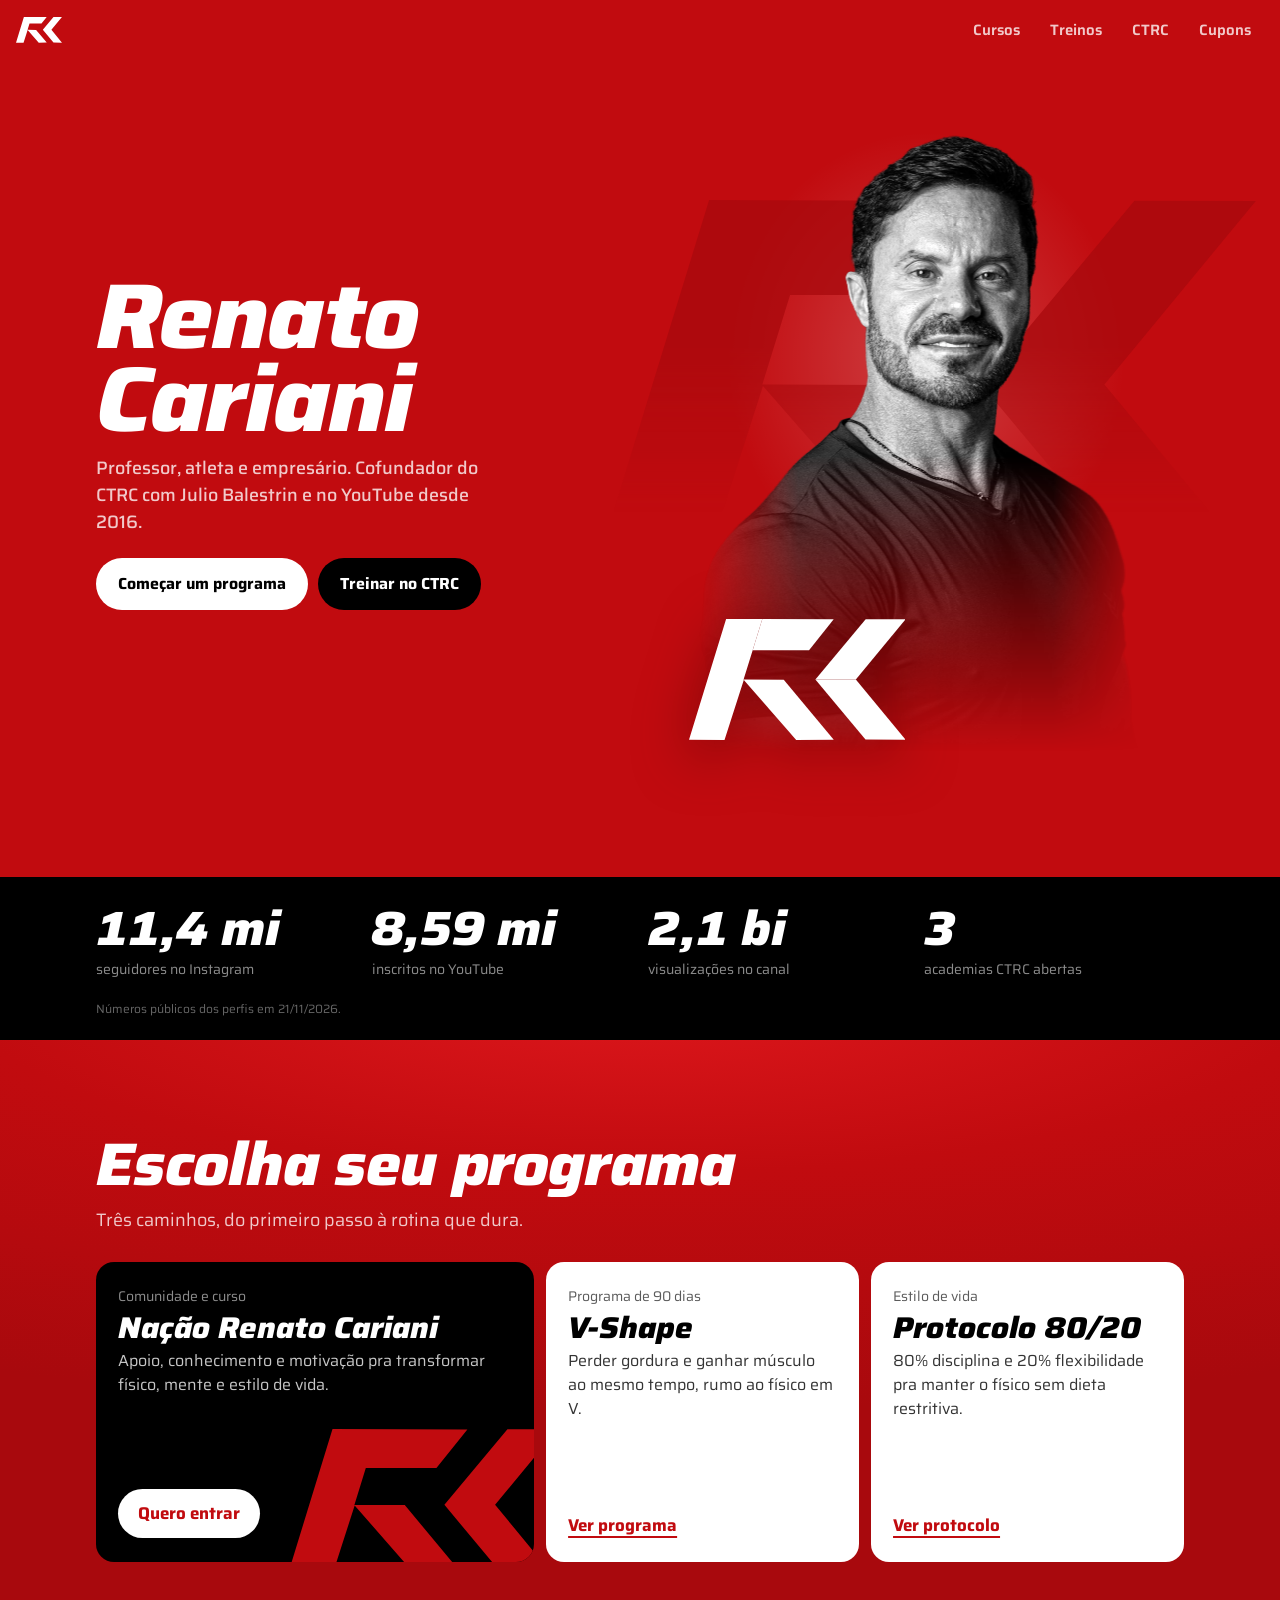
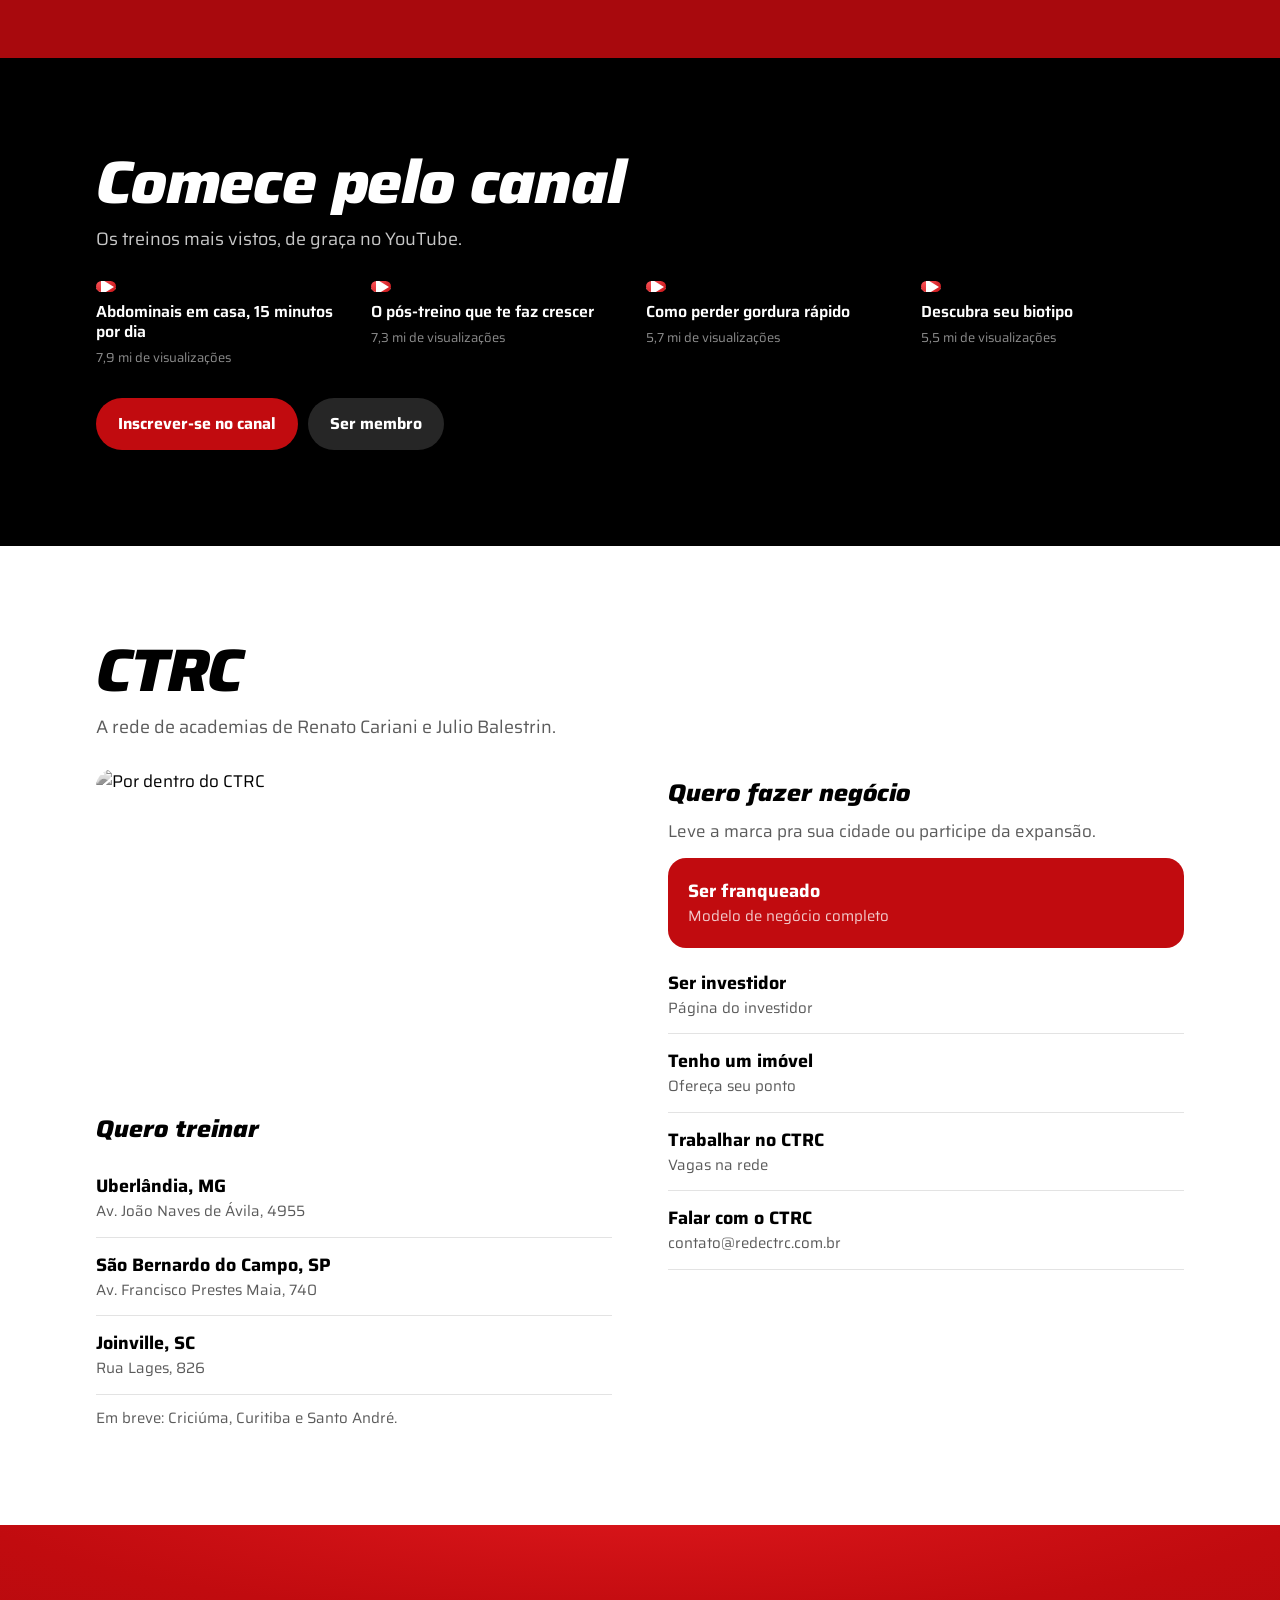
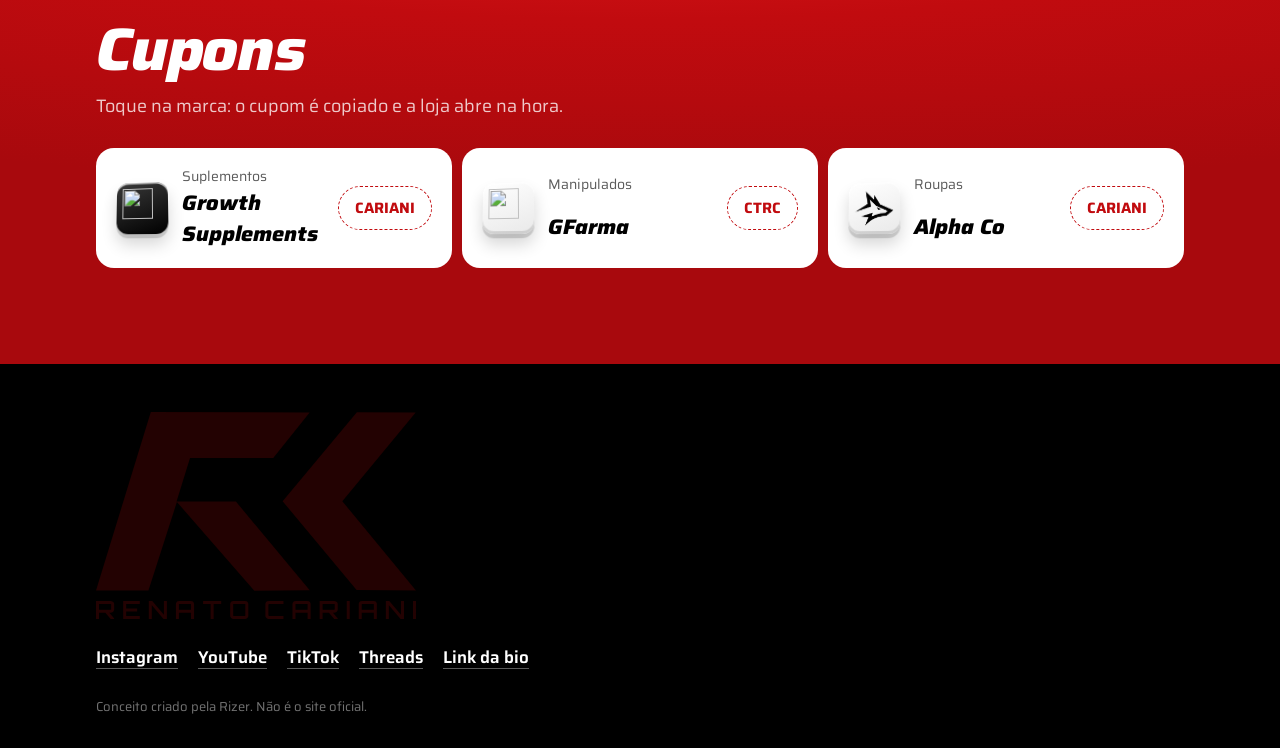
==== commit 24a0c081: "Abertura sem vazar, stories com arrastar pra fechar e vistos no fim, botoes com contraste, ima e pul" ====
--- a/site.html
+++ b/site.html
@@ -9,7 +9,8 @@
 <meta name="robots" content="noindex">
 <link rel="preconnect" href="https://fonts.googleapis.com"><link rel="preconnect" href="https://fonts.gstatic.com" crossorigin>
 <link href="https://fonts.googleapis.com/css2?family=Saira:ital,wdth,wght@0,50..125,100..900;1,50..125,100..900&display=swap" rel="stylesheet">
-<link rel="stylesheet" href="site.css?v=9">
+<script>try{if(!matchMedia('(prefers-reduced-motion: reduce)').matches)document.documentElement.classList.add('rc-opening')}catch(e){}</script>
+<link rel="stylesheet" href="site.css?v=12">
 </head>
 <body>
 
@@ -136,7 +137,7 @@
       <div class="partners">
         <a class="partner" href="https://www.gsuplementos.com.br/" target="_blank" rel="noopener" data-copy="CARIANI"><span class="partner__logo partner__logo--dark"><img src="https://www.gsuplementos.com.br/_nuxt/img/logo.b3d268e.svg" alt=""></span><small>Suplementos</small><b>Growth Supplements</b><span class="code">CARIANI</span></a>
         <a class="partner" href="https://www.gfarma.com" target="_blank" rel="noopener" data-copy="CTRC"><span class="partner__logo"><img src="https://www.gfarma.com/cdn/shop/files/gfarma_favicon.svg" alt=""></span><small>Manipulados</small><b>GFarma</b><span class="code">CTRC</span></a>
-        <a class="partner" href="https://www.usealphaco.com.br" target="_blank" rel="noopener" data-copy="CARIANI"><span class="partner__logo"><img src="https://usealphaco.com.br/cdn/shop/files/pack_rgb_logo_alpha_co_avatar_positivo-16.png?width=300" alt=""></span><small>Roupas</small><b>Alpha Co</b><span class="code">CARIANI</span></a>
+        <a class="partner" href="https://www.usealphaco.com.br" target="_blank" rel="noopener" data-copy="CARIANI"><span class="partner__logo"><img src="assets/parceiros/alphaco-escuro.png" alt=""></span><small>Roupas</small><b>Alpha Co</b><span class="code">CARIANI</span></a>
       </div>
     </div>
   </section>
@@ -162,6 +163,7 @@
 <script src="https://cdnjs.cloudflare.com/ajax/libs/gsap/3.12.5/gsap.min.js"></script>
 <script src="https://cdnjs.cloudflare.com/ajax/libs/gsap/3.12.5/ScrollTrigger.min.js"></script>
 <script src="https://unpkg.com/lenis@1.1.13/dist/lenis.min.js"></script>
-<script src="site.js?v=5"></script>
+<script src="site.js?v=7"></script>
+<script src="botoes.js?v=1" data-sel=".btn, .course em, .partner .code"></script>
 </body>
 </html>
--- a/site.css
+++ b/site.css
@@ -1 +1 @@
-:root{--red:#c10b0f; --red-deep:#940609;--white:#fff; --black:#000; --grey:#5b5b5b;--soft:rgba(255,255,255,.78); --faint:rgba(255,255,255,.55);--r:18px; --ease:cubic-bezier(.22,1,.36,1);font-family:'Saira',system-ui,sans-serif;}*,*::before,*::after{box-sizing:border-box;margin:0;padding:0}html{background:var(--red);-webkit-text-size-adjust:100%;overflow-x:clip;scroll-behavior:smooth;scroll-padding-top:70px}body{background:var(--red);color:var(--white);font-size:17px;line-height:1.5;-webkit-font-smoothing:antialiased;-webkit-tap-highlight-color:transparent}a{color:inherit;text-decoration:none}button{font:inherit;color:inherit;background:none;border:0;cursor:pointer;text-align:left}img,svg{display:block;max-width:100%}:focus-visible{outline:3px solid currentColor;outline-offset:3px;border-radius:10px}.wrap{width:100%;max-width:1120px;margin:0 auto;padding:0 16px}.nav{position:sticky;top:0;z-index:20;display:flex;align-items:center;justify-content:space-between;gap:12px;padding:10px 16px;background:var(--red);transition:box-shadow .3s}.nav.is-scrolled{box-shadow:0 8px 24px rgba(90,2,4,.35)}.nav__logo{width:46px;color:var(--white)}.nav__logo svg{width:100%;height:auto}.nav__links{display:flex;gap:4px;overflow-x:auto;scrollbar-width:none}.nav__links::-webkit-scrollbar{display:none}.nav__links a{padding:9px 13px;border-radius:999px;font-size:15px;font-weight:600;color:var(--soft);white-space:nowrap;transition:background .25s,color .25s}.nav__links a.is-on{background:var(--white);color:var(--black)}.btn{display:inline-flex;align-items:center;justify-content:center;padding:14px 22px;border-radius:999px;font-weight:700;font-size:16px;transition:transform .2s var(--ease),background .25s}.btn:active{transform:scale(.97)}.btn--white{background:var(--white);color:var(--black)}.btn--red{background:var(--red);color:var(--white)}.btn--line{box-shadow:inset 0 0 0 2px currentColor}.hero{padding:6px 16px 40px;max-width:1120px;margin:0 auto;display:grid;gap:0}.hero__photo{border-radius:26px;overflow:hidden;aspect-ratio:1/1;background:#111}.hero__photo img{width:100%;height:100%;object-fit:cover;object-position:50% 22%;filter:grayscale(1) contrast(1.12)}.hero__text{position:relative;padding-top:56px}.hero__logo{position:absolute;left:16px;top:-46px;width:44%;max-width:220px;color:var(--white);filter:drop-shadow(0 10px 24px rgba(0,0,0,.35))}.hero__logo svg{width:100%;height:auto}.hero h1{font-size:clamp(42px,12vw,92px);line-height:.9;font-weight:800;font-style:italic;font-stretch:112%;letter-spacing:-.02em}.hero p{margin-top:14px;max-width:34ch;font-size:18px;color:var(--soft);font-weight:500}.hero__cta{display:flex;flex-wrap:wrap;gap:10px;margin-top:22px}@media (min-width:900px){.hero{grid-template-columns:1fr 1fr;align-items:center;column-gap:56px;padding-top:24px;padding-bottom:72px}.hero__photo{aspect-ratio:4/5}.hero__text{padding-top:0}.hero__logo{position:static;width:200px;margin-bottom:28px}}.proof{background:var(--black);padding:28px 0 22px}.proof__grid{display:grid;grid-template-columns:1fr 1fr;gap:22px 16px}.proof b{display:block;font-size:clamp(30px,8vw,48px);line-height:1;font-weight:800;font-style:italic;font-stretch:110%}.proof span{display:block;margin-top:6px;font-size:14px;color:var(--faint)}.proof__note{margin-top:20px;font-size:12px;color:rgba(255,255,255,.4)}@media (min-width:900px){.proof__grid{grid-template-columns:repeat(4,1fr)}}.sec{padding:56px 0}.sec--red{background:var(--red)}.sec--black{background:var(--black)}.sec--white{background:var(--white);color:var(--black)}.title{font-size:clamp(34px,9vw,60px);line-height:.95;font-weight:800;font-style:italic;font-stretch:110%;letter-spacing:-.02em}.lead{margin-top:10px;max-width:48ch;font-size:18px;color:var(--soft)}.sec--white .lead{color:var(--grey)}@media (min-width:900px){.sec{padding:96px 0}}.courses{display:grid;gap:12px;margin-top:28px}.course{position:relative;display:flex;flex-direction:column;gap:6px;padding:24px 22px;border-radius:var(--r);background:var(--white);color:var(--black);overflow:hidden;isolation:isolate;transition:transform .2s var(--ease)}.course:active{transform:scale(.98)}.course small{font-size:14px;color:var(--grey)}.course b{font-size:30px;line-height:1;font-weight:800;font-style:italic;font-stretch:110%}.course span{font-size:16px;color:#333;max-width:36ch}.course em{align-self:flex-start;margin-top:auto;padding-top:18px;font-style:normal;font-weight:700;color:var(--red);text-decoration:underline;text-underline-offset:5px;text-decoration-thickness:2px}.course--main{background:var(--black);color:var(--white);min-height:300px}.course--main small{color:var(--faint)}.course--main span{color:var(--soft)}.course--main em{padding:12px 20px;margin-top:auto;border-radius:999px;background:var(--red);color:var(--white);text-decoration:none}.course .course__mark{color:var(--red);max-width:300px}.course__mark{position:absolute;right:-24px;bottom:-18px;width:62%;max-width:300px;color:var(--red);z-index:-1}.course__mark svg{width:100%;height:auto}@media (min-width:900px){.courses{grid-template-columns:1.4fr 1fr 1fr}.course{min-height:300px}}.videos{display:grid;grid-template-columns:1fr 1fr;gap:18px 12px;margin-top:28px}.vid{display:flex;flex-direction:column;gap:6px;transition:transform .2s var(--ease)}.vid:active{transform:scale(.98)}.vid__thumb{position:relative;aspect-ratio:16/9;border-radius:12px;overflow:hidden;margin-bottom:4px}.vid__thumb img{width:100%;height:100%;object-fit:cover;transition:transform .5s var(--ease)}.vid:hover .vid__thumb img{transform:scale(1.05)}.vid__thumb i{position:absolute;left:50%;top:50%;width:40px;height:40px;margin:-20px 0 0 -20px;border-radius:50%;background:var(--red)}.vid__thumb i::after{content:"";position:absolute;left:15px;top:12px;border-left:13px solid #fff;border-top:8px solid transparent;border-bottom:8px solid transparent}.vid b{font-size:16px;line-height:1.25;font-weight:600}.vid small{font-size:13px;color:var(--faint)}.row-cta{display:flex;flex-wrap:wrap;gap:10px;margin-top:30px}@media (min-width:900px){.videos{grid-template-columns:repeat(4,1fr)}}.ctrc{display:grid;gap:36px;margin-top:28px}.ctrc h3{font-size:24px;font-weight:800;font-style:italic;font-stretch:110%;margin-bottom:12px}.ctrc__photo{aspect-ratio:16/10;border-radius:var(--r);background:center 35%/cover;filter:grayscale(1) contrast(1.08);margin-bottom:20px}.unit,.biz{display:flex;flex-direction:column;padding:14px 0;border-bottom:1px solid #e3e3e3;transition:padding .25s var(--ease)}.unit:hover,.biz:hover{padding-left:6px}.unit b,.biz b{font-size:18px;font-weight:700}.unit small,.biz small{font-size:15px;color:var(--grey)}.soon{margin-top:12px;font-size:15px;color:var(--grey)}.ctrc__lead{color:var(--grey);margin:-4px 0 14px}.biz--main{padding:20px;margin-bottom:8px;border:0;border-radius:var(--r);background:var(--red);color:var(--white)}.biz--main small{color:var(--soft)}.biz--main:hover{padding-left:20px}@media (min-width:900px){.ctrc{grid-template-columns:1fr 1fr;gap:56px}.ctrc__col--biz{padding-top:6px}}.partners{display:grid;gap:10px;margin-top:28px}.partner{display:grid;grid-template-columns:1fr auto;grid-template-rows:auto auto;align-items:center;column-gap:12px;padding:18px 20px;border-radius:var(--r);background:var(--white);color:var(--black)}.partner small{grid-column:1;font-size:14px;color:var(--grey)}.partner b{grid-column:1;font-size:21px;font-weight:800;font-style:italic;font-stretch:108%}.partner>span,.partner .copy{grid-column:2;grid-row:1/span 2}.partner>span{font-weight:700;color:var(--red);text-decoration:underline;text-underline-offset:5px}.copy{padding:10px 16px;border-radius:999px;border:1.5px dashed var(--red);color:var(--red);font-weight:700;font-size:15px;transition:background .25s,color .25s}.copy.is-done{background:var(--red);color:var(--white);border-style:solid}@media (min-width:900px){.partners{grid-template-columns:repeat(3,1fr)}}.foot{background:var(--black);padding:48px 0 calc(32px + env(safe-area-inset-bottom))}.foot__in{display:grid;gap:26px}.foot__logo{width:min(320px,80%);color:var(--red)}.foot__logo svg{width:100%;height:auto}.foot__social{display:flex;flex-wrap:wrap;gap:8px 20px}.foot__social a{font-weight:600;text-decoration:underline;text-underline-offset:5px;text-decoration-color:rgba(255,255,255,.35)}.foot__note{font-size:13px;color:rgba(255,255,255,.45)}.sheet{position:fixed;inset:0;z-index:50;display:grid;place-items:center;padding:16px;background:rgba(0,0,0,.9)}.sheet[hidden]{display:none}.sheet__box{width:100%;max-width:960px}.sheet__video{aspect-ratio:16/9;border-radius:14px;overflow:hidden;background:#000}.sheet__video iframe{width:100%;height:100%;border:0}.sheet__close{display:block;margin:16px auto 0;padding:12px 26px;border-radius:999px;background:var(--white);color:var(--black);font-weight:700}.toast{position:fixed;left:50%;bottom:calc(24px + env(safe-area-inset-bottom));z-index:60;transform:translate(-50%,160%);padding:12px 20px;border-radius:999px;background:var(--black);font-weight:600;font-size:15px;transition:transform .45s var(--ease)}.toast.is-on{transform:translate(-50%,0)}@media (prefers-reduced-motion:reduce){html{scroll-behavior:auto}*{transition:none!important}}.sec--red,.nav,body{background:var(--red)}.sec--red{background:radial-gradient(120% 70% at 50% -10%,#e0181d 0%,var(--red) 45%,#a8090d 100%)}.hero{position:relative;isolation:isolate}.hero::before{content:"";position:absolute;inset:-10% -20% 20%;z-index:-1;background:radial-gradient(60% 50% at 50% 10%,rgba(255,80,80,.55),transparent 70%);pointer-events:none}.hero__photo{position:relative}.hero__photo img{will-change:transform}.hero__light{position:absolute;inset:0;z-index:1;pointer-events:none;background:radial-gradient(40% 35% at var(--lx,50%) var(--ly,25%),rgba(255,255,255,.22),transparent 70%);mix-blend-mode:soft-light;transition:background-position .3s}.shine{position:relative}.shine::after{content:"";position:absolute;inset:-10%;pointer-events:none;background:linear-gradient(105deg,transparent 35%,rgba(255,255,255,.9) 50%,transparent 65%);-webkit-mask:var(--logo-mask) center/contain no-repeat;mask:var(--logo-mask) center/contain no-repeat;transform:translateX(-120%);opacity:0}.shine.is-shining::after{animation:shine 1.2s var(--ease) forwards}@keyframes shine{0%{transform:translateX(-120%);opacity:1}100%{transform:translateX(120%);opacity:1}}.nav{position:sticky}.nav__progress{position:absolute;left:0;right:0;bottom:0;height:2px;background:var(--white);transform:scaleX(0);transform-origin:0 50%}.title{overflow:hidden;padding-bottom:.08em}.title .ln{display:block;will-change:transform}.course,.partner{--mx:50%;--my:0%}.course::before{content:"";position:absolute;inset:0;z-index:-1;opacity:0;transition:opacity .35s;background:radial-gradient(260px circle at var(--mx) var(--my),rgba(193,11,15,.14),transparent 70%)}.course--main::before{background:radial-gradient(300px circle at var(--mx) var(--my),rgba(255,255,255,.14),transparent 70%)}.course:hover::before,.course.is-touch::before{opacity:1}.ctrc__photo{overflow:hidden;filter:none;background:none}.ctrc__photo img{width:100%;height:120%;object-fit:cover;object-position:50% 35%;filter:grayscale(1) contrast(1.08);will-change:transform}.partner{grid-template-columns:auto 1fr auto;column-gap:14px}.partner>.partner__logo{grid-column:1;font-weight:400;text-decoration:none;grid-row:1/span 2;width:52px;height:52px;border-radius:12px;display:grid;place-items:center;background:#f2f2f2;overflow:hidden}.partner__logo img{width:78%;height:78%;object-fit:contain}.partner__logo--dark{background:var(--black)}.partner small,.partner b{grid-column:2}.partner>span:not(.partner__logo),.partner .copy{grid-column:3;grid-row:1/span 2}.foot__logo{position:relative;color:rgba(193,11,15,.18)}.foot__logo .fill{position:absolute;inset:0;color:var(--red);clip-path:inset(0 100% 0 0)}.foot__logo .fill svg{width:100%;height:auto}.proof b{font-variant-numeric:tabular-nums}.hero__logo{--logo-mask:url(assets/logo-simbolo.svg)}.partner .code{grid-column:3;grid-row:1/span 2;padding:10px 16px;border-radius:999px;border:1.5px dashed var(--red);color:var(--red);font-weight:700;font-size:15px;text-decoration:none;transition:background .25s,color .25s}.partner .code.is-done{background:var(--red);color:var(--white);border-style:solid}.partner{transition:transform .2s var(--ease)}.partner:active{transform:scale(.98)}.shine::after{inset:0;transform:none;opacity:1;background:linear-gradient(105deg,transparent 35%,rgba(255,255,255,.95) 50%,transparent 65%) no-repeat;background-size:250% 100%;background-position:120% 0}.shine.is-shining::after{animation:shine2 1.2s cubic-bezier(.22,1,.36,1) forwards}@keyframes shine2{from{background-position:120% 0}to{background-position:-20% 0}}.row__thumb--logo img[src*="alphaco"],.partner__logo img[src*="alphaco"]{filter:brightness(0)}.partner>.partner__logo--dark{background:var(--black)}.hero__visual{position:relative;height:min(118vw,600px);margin:0 -16px;isolation:isolate;overflow:hidden}.hero__glow{position:absolute;inset:0;z-index:0;background:radial-gradient(55% 45% at 50% 38%,rgba(255,255,255,.22),transparent 70%),radial-gradient(90% 60% at 50% 100%,rgba(90,2,4,.45),transparent 70%)}.hero__back{position:absolute;z-index:0;left:-14%;right:-14%;top:16%;color:#a8090d;opacity:.75}.hero__back svg{width:100%;height:auto}.hero__cut{position:absolute;z-index:1;left:50%;bottom:0;height:93%;width:auto;max-width:none;transform:translateX(-50%);filter:grayscale(1) contrast(1.12) brightness(1.02);-webkit-mask-image:linear-gradient(to bottom,#000 58%,transparent 97%);mask-image:linear-gradient(to bottom,#000 58%,transparent 97%)}.hero__visual .hero__logo{position:absolute;z-index:2;left:20px;top:auto;bottom:7%;width:46%;max-width:240px;margin:0;filter:drop-shadow(0 12px 28px rgba(60,0,2,.55))}.hero__text{padding-top:0;margin-top:-4px;position:relative;z-index:3}.hero::before{display:none}@media (min-width:900px){.hero{grid-template-columns:1fr 1fr}.hero__visual{order:2;height:min(82svh,720px);margin:0;overflow:visible}.hero__text{order:1}.hero__visual .hero__logo{left:4%;bottom:9%;width:42%}}.hero__cut{-webkit-mask-image:linear-gradient(to bottom,#000 48%,transparent 92%),linear-gradient(to right,transparent 0%,#000 22%,#000 78%,transparent 100%);-webkit-mask-composite:source-in;mask-image:linear-gradient(to bottom,#000 48%,transparent 92%),linear-gradient(to right,transparent 0%,#000 22%,#000 78%,transparent 100%);mask-composite:intersect}.hero__glow{background:radial-gradient(55% 45% at 50% 38%,rgba(255,255,255,.22),transparent 70%)}.hero__back{-webkit-mask-image:linear-gradient(to bottom,#000 40%,transparent 85%);mask-image:linear-gradient(to bottom,#000 40%,transparent 85%)}html{scroll-behavior:auto}html.lenis,html.lenis body{height:auto}.lenis.lenis-smooth{scroll-behavior:auto!important}.lenis.lenis-stopped{overflow:hidden}.hero__cut{filter:none;will-change:transform}.title .ln{will-change:auto}.hero__photo img{will-change:auto}+:root{--red:#c10b0f; --red-deep:#940609;--white:#fff; --black:#000; --grey:#5b5b5b;--soft:rgba(255,255,255,.78); --faint:rgba(255,255,255,.55);--r:18px; --ease:cubic-bezier(.22,1,.36,1);font-family:'Saira',system-ui,sans-serif;}*,*::before,*::after{box-sizing:border-box;margin:0;padding:0}html{background:var(--red);-webkit-text-size-adjust:100%;overflow-x:clip;scroll-behavior:smooth;scroll-padding-top:70px}body{background:var(--red);color:var(--white);font-size:17px;line-height:1.5;-webkit-font-smoothing:antialiased;-webkit-tap-highlight-color:transparent}a{color:inherit;text-decoration:none}button{font:inherit;color:inherit;background:none;border:0;cursor:pointer;text-align:left}img,svg{display:block;max-width:100%}:focus-visible{outline:3px solid currentColor;outline-offset:3px;border-radius:10px}.wrap{width:100%;max-width:1120px;margin:0 auto;padding:0 16px}.nav{position:sticky;top:0;z-index:20;display:flex;align-items:center;justify-content:space-between;gap:12px;padding:10px 16px;background:var(--red);transition:box-shadow .3s}.nav.is-scrolled{box-shadow:0 8px 24px rgba(90,2,4,.35)}.nav__logo{width:46px;color:var(--white)}.nav__logo svg{width:100%;height:auto}.nav__links{display:flex;gap:4px;overflow-x:auto;scrollbar-width:none}.nav__links::-webkit-scrollbar{display:none}.nav__links a{padding:9px 13px;border-radius:999px;font-size:15px;font-weight:600;color:var(--soft);white-space:nowrap;transition:background .25s,color .25s}.nav__links a.is-on{background:var(--white);color:var(--black)}.btn{display:inline-flex;align-items:center;justify-content:center;padding:14px 22px;border-radius:999px;font-weight:700;font-size:16px;transition:transform .2s var(--ease),background .25s}.btn:active{transform:scale(.97)}.btn--white{background:var(--white);color:var(--black)}.btn--red{background:var(--red);color:var(--white)}.btn--line{box-shadow:inset 0 0 0 2px currentColor}.hero{padding:6px 16px 40px;max-width:1120px;margin:0 auto;display:grid;gap:0}.hero__photo{border-radius:26px;overflow:hidden;aspect-ratio:1/1;background:#111}.hero__photo img{width:100%;height:100%;object-fit:cover;object-position:50% 22%;filter:grayscale(1) contrast(1.12)}.hero__text{position:relative;padding-top:56px}.hero__logo{position:absolute;left:16px;top:-46px;width:44%;max-width:220px;color:var(--white);filter:drop-shadow(0 10px 24px rgba(0,0,0,.35))}.hero__logo svg{width:100%;height:auto}.hero h1{font-size:clamp(42px,12vw,92px);line-height:.9;font-weight:800;font-style:italic;font-stretch:112%;letter-spacing:-.02em}.hero p{margin-top:14px;max-width:34ch;font-size:18px;color:var(--soft);font-weight:500}.hero__cta{display:flex;flex-wrap:wrap;gap:10px;margin-top:22px}@media (min-width:900px){.hero{grid-template-columns:1fr 1fr;align-items:center;column-gap:56px;padding-top:24px;padding-bottom:72px}.hero__photo{aspect-ratio:4/5}.hero__text{padding-top:0}.hero__logo{position:static;width:200px;margin-bottom:28px}}.proof{background:var(--black);padding:28px 0 22px}.proof__grid{display:grid;grid-template-columns:1fr 1fr;gap:22px 16px}.proof b{display:block;font-size:clamp(30px,8vw,48px);line-height:1;font-weight:800;font-style:italic;font-stretch:110%}.proof span{display:block;margin-top:6px;font-size:14px;color:var(--faint)}.proof__note{margin-top:20px;font-size:12px;color:rgba(255,255,255,.4)}@media (min-width:900px){.proof__grid{grid-template-columns:repeat(4,1fr)}}.sec{padding:56px 0}.sec--red{background:var(--red)}.sec--black{background:var(--black)}.sec--white{background:var(--white);color:var(--black)}.title{font-size:clamp(34px,9vw,60px);line-height:.95;font-weight:800;font-style:italic;font-stretch:110%;letter-spacing:-.02em}.lead{margin-top:10px;max-width:48ch;font-size:18px;color:var(--soft)}.sec--white .lead{color:var(--grey)}@media (min-width:900px){.sec{padding:96px 0}}.courses{display:grid;gap:12px;margin-top:28px}.course{position:relative;display:flex;flex-direction:column;gap:6px;padding:24px 22px;border-radius:var(--r);background:var(--white);color:var(--black);overflow:hidden;isolation:isolate;transition:transform .2s var(--ease)}.course:active{transform:scale(.98)}.course small{font-size:14px;color:var(--grey)}.course b{font-size:30px;line-height:1;font-weight:800;font-style:italic;font-stretch:110%}.course span{font-size:16px;color:#333;max-width:36ch}.course em{align-self:flex-start;margin-top:auto;padding-top:18px;font-style:normal;font-weight:700;color:var(--red);text-decoration:underline;text-underline-offset:5px;text-decoration-thickness:2px}.course--main{background:var(--black);color:var(--white);min-height:300px}.course--main small{color:var(--faint)}.course--main span{color:var(--soft)}.course--main em{padding:12px 20px;margin-top:auto;border-radius:999px;background:var(--red);color:var(--white);text-decoration:none}.course .course__mark{color:var(--red);max-width:300px}.course__mark{position:absolute;right:-24px;bottom:-18px;width:62%;max-width:300px;color:var(--red);z-index:-1}.course__mark svg{width:100%;height:auto}@media (min-width:900px){.courses{grid-template-columns:1.4fr 1fr 1fr}.course{min-height:300px}}.videos{display:grid;grid-template-columns:1fr 1fr;gap:18px 12px;margin-top:28px}.vid{display:flex;flex-direction:column;gap:6px;transition:transform .2s var(--ease)}.vid:active{transform:scale(.98)}.vid__thumb{position:relative;aspect-ratio:16/9;border-radius:12px;overflow:hidden;margin-bottom:4px}.vid__thumb img{width:100%;height:100%;object-fit:cover;transition:transform .5s var(--ease)}.vid:hover .vid__thumb img{transform:scale(1.05)}.vid__thumb i{position:absolute;left:50%;top:50%;width:40px;height:40px;margin:-20px 0 0 -20px;border-radius:50%;background:var(--red)}.vid__thumb i::after{content:"";position:absolute;left:15px;top:12px;border-left:13px solid #fff;border-top:8px solid transparent;border-bottom:8px solid transparent}.vid b{font-size:16px;line-height:1.25;font-weight:600}.vid small{font-size:13px;color:var(--faint)}.row-cta{display:flex;flex-wrap:wrap;gap:10px;margin-top:30px}@media (min-width:900px){.videos{grid-template-columns:repeat(4,1fr)}}.ctrc{display:grid;gap:36px;margin-top:28px}.ctrc h3{font-size:24px;font-weight:800;font-style:italic;font-stretch:110%;margin-bottom:12px}.ctrc__photo{aspect-ratio:16/10;border-radius:var(--r);background:center 35%/cover;filter:grayscale(1) contrast(1.08);margin-bottom:20px}.unit,.biz{display:flex;flex-direction:column;padding:14px 0;border-bottom:1px solid #e3e3e3;transition:padding .25s var(--ease)}.unit:hover,.biz:hover{padding-left:6px}.unit b,.biz b{font-size:18px;font-weight:700}.unit small,.biz small{font-size:15px;color:var(--grey)}.soon{margin-top:12px;font-size:15px;color:var(--grey)}.ctrc__lead{color:var(--grey);margin:-4px 0 14px}.biz--main{padding:20px;margin-bottom:8px;border:0;border-radius:var(--r);background:var(--red);color:var(--white)}.biz--main small{color:var(--soft)}.biz--main:hover{padding-left:20px}@media (min-width:900px){.ctrc{grid-template-columns:1fr 1fr;gap:56px}.ctrc__col--biz{padding-top:6px}}.partners{display:grid;gap:10px;margin-top:28px}.partner{display:grid;grid-template-columns:1fr auto;grid-template-rows:auto auto;align-items:center;column-gap:12px;padding:18px 20px;border-radius:var(--r);background:var(--white);color:var(--black)}.partner small{grid-column:1;font-size:14px;color:var(--grey)}.partner b{grid-column:1;font-size:21px;font-weight:800;font-style:italic;font-stretch:108%}.partner>span,.partner .copy{grid-column:2;grid-row:1/span 2}.partner>span{font-weight:700;color:var(--red);text-decoration:underline;text-underline-offset:5px}.copy{padding:10px 16px;border-radius:999px;border:1.5px dashed var(--red);color:var(--red);font-weight:700;font-size:15px;transition:background .25s,color .25s}.copy.is-done{background:var(--red);color:var(--white);border-style:solid}@media (min-width:900px){.partners{grid-template-columns:repeat(3,1fr)}}.foot{background:var(--black);padding:48px 0 calc(32px + env(safe-area-inset-bottom))}.foot__in{display:grid;gap:26px}.foot__logo{width:min(320px,80%);color:var(--red)}.foot__logo svg{width:100%;height:auto}.foot__social{display:flex;flex-wrap:wrap;gap:8px 20px}.foot__social a{font-weight:600;text-decoration:underline;text-underline-offset:5px;text-decoration-color:rgba(255,255,255,.35)}.foot__note{font-size:13px;color:rgba(255,255,255,.45)}.sheet{position:fixed;inset:0;z-index:50;display:grid;place-items:center;padding:16px;background:rgba(0,0,0,.9)}.sheet[hidden]{display:none}.sheet__box{width:100%;max-width:960px}.sheet__video{aspect-ratio:16/9;border-radius:14px;overflow:hidden;background:#000}.sheet__video iframe{width:100%;height:100%;border:0}.sheet__close{display:block;margin:16px auto 0;padding:12px 26px;border-radius:999px;background:var(--white);color:var(--black);font-weight:700}.toast{position:fixed;left:50%;bottom:calc(24px + env(safe-area-inset-bottom));z-index:60;transform:translate(-50%,160%);padding:12px 20px;border-radius:999px;background:var(--black);font-weight:600;font-size:15px;transition:transform .45s var(--ease)}.toast.is-on{transform:translate(-50%,0)}@media (prefers-reduced-motion:reduce){html{scroll-behavior:auto}*{transition:none!important}}.sec--red,.nav,body{background:var(--red)}.sec--red{background:radial-gradient(120% 70% at 50% -10%,#e0181d 0%,var(--red) 45%,#a8090d 100%)}.hero{position:relative;isolation:isolate}.hero::before{content:"";position:absolute;inset:-10% -20% 20%;z-index:-1;background:radial-gradient(60% 50% at 50% 10%,rgba(255,80,80,.55),transparent 70%);pointer-events:none}.hero__photo{position:relative}.hero__photo img{will-change:transform}.hero__light{position:absolute;inset:0;z-index:1;pointer-events:none;background:radial-gradient(40% 35% at var(--lx,50%) var(--ly,25%),rgba(255,255,255,.22),transparent 70%);mix-blend-mode:soft-light;transition:background-position .3s}.shine{position:relative}.shine::after{content:"";position:absolute;inset:-10%;pointer-events:none;background:linear-gradient(105deg,transparent 35%,rgba(255,255,255,.9) 50%,transparent 65%);-webkit-mask:var(--logo-mask) center/contain no-repeat;mask:var(--logo-mask) center/contain no-repeat;transform:translateX(-120%);opacity:0}.shine.is-shining::after{animation:shine 1.2s var(--ease) forwards}@keyframes shine{0%{transform:translateX(-120%);opacity:1}100%{transform:translateX(120%);opacity:1}}.nav{position:sticky}.nav__progress{position:absolute;left:0;right:0;bottom:0;height:2px;background:var(--white);transform:scaleX(0);transform-origin:0 50%}.title{overflow:hidden;padding-bottom:.08em}.title .ln{display:block;will-change:transform}.course,.partner{--mx:50%;--my:0%}.course::before{content:"";position:absolute;inset:0;z-index:-1;opacity:0;transition:opacity .35s;background:radial-gradient(260px circle at var(--mx) var(--my),rgba(193,11,15,.14),transparent 70%)}.course--main::before{background:radial-gradient(300px circle at var(--mx) var(--my),rgba(255,255,255,.14),transparent 70%)}.course:hover::before,.course.is-touch::before{opacity:1}.ctrc__photo{overflow:hidden;filter:none;background:none}.ctrc__photo img{width:100%;height:120%;object-fit:cover;object-position:50% 35%;filter:grayscale(1) contrast(1.08);will-change:transform}.partner{grid-template-columns:auto 1fr auto;column-gap:14px}.partner>.partner__logo{grid-column:1;font-weight:400;text-decoration:none;grid-row:1/span 2;width:52px;height:52px;border-radius:12px;display:grid;place-items:center;background:#f2f2f2;overflow:hidden}.partner__logo img{width:78%;height:78%;object-fit:contain}.partner__logo--dark{background:var(--black)}.partner small,.partner b{grid-column:2}.partner>span:not(.partner__logo),.partner .copy{grid-column:3;grid-row:1/span 2}.foot__logo{position:relative;color:rgba(193,11,15,.18)}.foot__logo .fill{position:absolute;inset:0;color:var(--red);clip-path:inset(0 100% 0 0)}.foot__logo .fill svg{width:100%;height:auto}.proof b{font-variant-numeric:tabular-nums}.hero__logo{--logo-mask:url(assets/logo-simbolo.svg)}.partner .code{grid-column:3;grid-row:1/span 2;padding:10px 16px;border-radius:999px;border:1.5px dashed var(--red);color:var(--red);font-weight:700;font-size:15px;text-decoration:none;transition:background .25s,color .25s}.partner .code.is-done{background:var(--red);color:var(--white);border-style:solid}.partner{transition:transform .2s var(--ease)}.partner:active{transform:scale(.98)}.shine::after{inset:0;transform:none;opacity:1;background:linear-gradient(105deg,transparent 35%,rgba(255,255,255,.95) 50%,transparent 65%) no-repeat;background-size:250% 100%;background-position:120% 0}.shine.is-shining::after{animation:shine2 1.2s cubic-bezier(.22,1,.36,1) forwards}@keyframes shine2{from{background-position:120% 0}to{background-position:-20% 0}}.row__thumb--logo img[src*="alphaco"],.partner__logo img[src*="alphaco"]{filter:brightness(0)}.partner>.partner__logo--dark{background:var(--black)}.hero__visual{position:relative;height:min(118vw,600px);margin:0 -16px;isolation:isolate;overflow:hidden}.hero__glow{position:absolute;inset:0;z-index:0;background:radial-gradient(55% 45% at 50% 38%,rgba(255,255,255,.22),transparent 70%),radial-gradient(90% 60% at 50% 100%,rgba(90,2,4,.45),transparent 70%)}.hero__back{position:absolute;z-index:0;left:-14%;right:-14%;top:16%;color:#a8090d;opacity:.75}.hero__back svg{width:100%;height:auto}.hero__cut{position:absolute;z-index:1;left:50%;bottom:0;height:93%;width:auto;max-width:none;transform:translateX(-50%);filter:grayscale(1) contrast(1.12) brightness(1.02);-webkit-mask-image:linear-gradient(to bottom,#000 58%,transparent 97%);mask-image:linear-gradient(to bottom,#000 58%,transparent 97%)}.hero__visual .hero__logo{position:absolute;z-index:2;left:20px;top:auto;bottom:7%;width:46%;max-width:240px;margin:0;filter:drop-shadow(0 12px 28px rgba(60,0,2,.55))}.hero__text{padding-top:0;margin-top:-4px;position:relative;z-index:3}.hero::before{display:none}@media (min-width:900px){.hero{grid-template-columns:1fr 1fr}.hero__visual{order:2;height:min(82svh,720px);margin:0;overflow:visible}.hero__text{order:1}.hero__visual .hero__logo{left:4%;bottom:9%;width:42%}}.hero__cut{-webkit-mask-image:linear-gradient(to bottom,#000 48%,transparent 92%),linear-gradient(to right,transparent 0%,#000 22%,#000 78%,transparent 100%);-webkit-mask-composite:source-in;mask-image:linear-gradient(to bottom,#000 48%,transparent 92%),linear-gradient(to right,transparent 0%,#000 22%,#000 78%,transparent 100%);mask-composite:intersect}.hero__glow{background:radial-gradient(55% 45% at 50% 38%,rgba(255,255,255,.22),transparent 70%)}.hero__back{-webkit-mask-image:linear-gradient(to bottom,#000 40%,transparent 85%);mask-image:linear-gradient(to bottom,#000 40%,transparent 85%)}html{scroll-behavior:auto}html.lenis,html.lenis body{height:auto}.lenis.lenis-smooth{scroll-behavior:auto!important}.lenis.lenis-stopped{overflow:hidden}.hero__cut{filter:none;will-change:transform}.title .ln{will-change:auto}.hero__photo img{will-change:auto}.vid,.course,.partner{transition:none}.vid:active,.course:active,.partner:active{transform:scale(.98)}.unit,.biz{transition:none}html.rc-opening .hero{opacity:0;animation:rc-show .01s 6s forwards}@keyframes rc-show{to{opacity:1}}.hero .btn--line{background:#000;color:#fff;box-shadow:none}.sec--black .btn--line{background:#262626;color:#fff;box-shadow:none}.course--main em{background:#fff;color:var(--red)}.magnet{transition:translate .5s cubic-bezier(.2,1.6,.4,1),transform .2s var(--ease),background .25s}.magnet.is-press{transition:translate .12s ease-out}.hero__cta .btn--white,.course--main em,.row-cta .btn--red{position:relative;isolation:isolate;animation:breathe 2.8s ease-in-out infinite}.hero__cta .btn--white::before,.course--main em::before,.row-cta .btn--red::before{content:"";position:absolute;inset:0;border-radius:inherit;z-index:-1;box-shadow:0 0 0 2px currentColor;opacity:0;animation:ring-out 2.8s cubic-bezier(.2,.8,.2,1) infinite}.course--main em::before{box-shadow:0 0 0 2px #fff}.row-cta .btn--red::before{box-shadow:0 0 0 2px var(--red)}@keyframes breathe{0%,100%{scale:1}50%{scale:1.045}}@keyframes ring-out{0%{transform:scale(1);opacity:.7}80%,100%{transform:scale(1.14,1.5);opacity:0}}.partner>.partner__logo{box-shadow:inset 0 1.5px 0 rgba(255,255,255,.7),inset 0 -3px 0 rgba(0,0,0,.12),0 4px 0 rgba(0,0,0,.14),0 10px 16px rgba(0,0,0,.16);background:linear-gradient(160deg,#fff,#e9e9e9);transform:perspective(240px) rotateX(9deg) rotateY(-9deg)}.partner>.partner__logo--dark{background:linear-gradient(160deg,#3a3a3a,#000)}.vid__thumb i{background:radial-gradient(circle at 35% 30%,#ff5a5f,#c10b0f 60%,#7d070a);box-shadow:inset 0 1.5px 0 rgba(255,255,255,.5),0 6px 14px rgba(0,0,0,.45)}@media (prefers-reduced-motion:reduce){.hero__cta .btn--white,.course--main em,.row-cta .btn--red,.hero__cta .btn--white::before,.course--main em::before,.row-cta .btn--red::before{animation:none}}.hl__ring--logo img[src*="alphaco"],.row__thumb--logo img[src*="alphaco"],.partner__logo img[src*="alphaco"],.story__logo.is-dark img{filter:none}
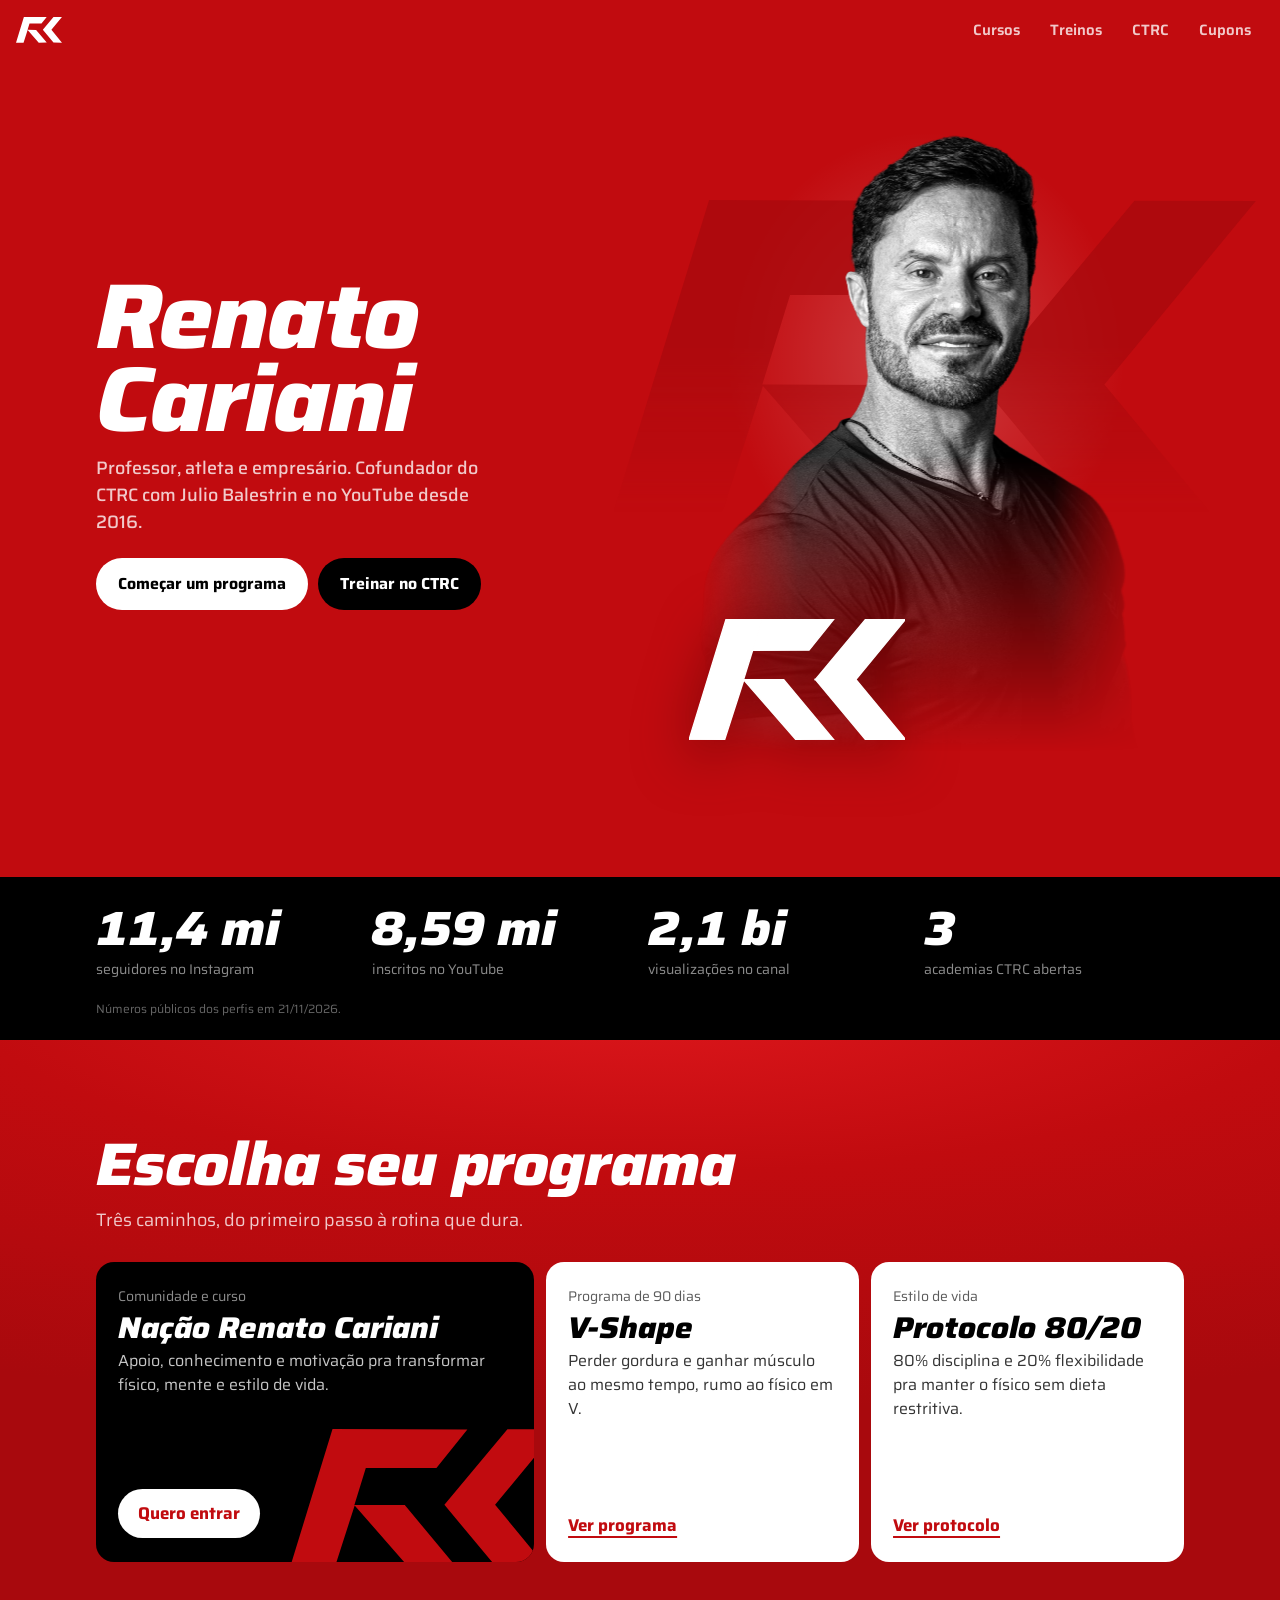
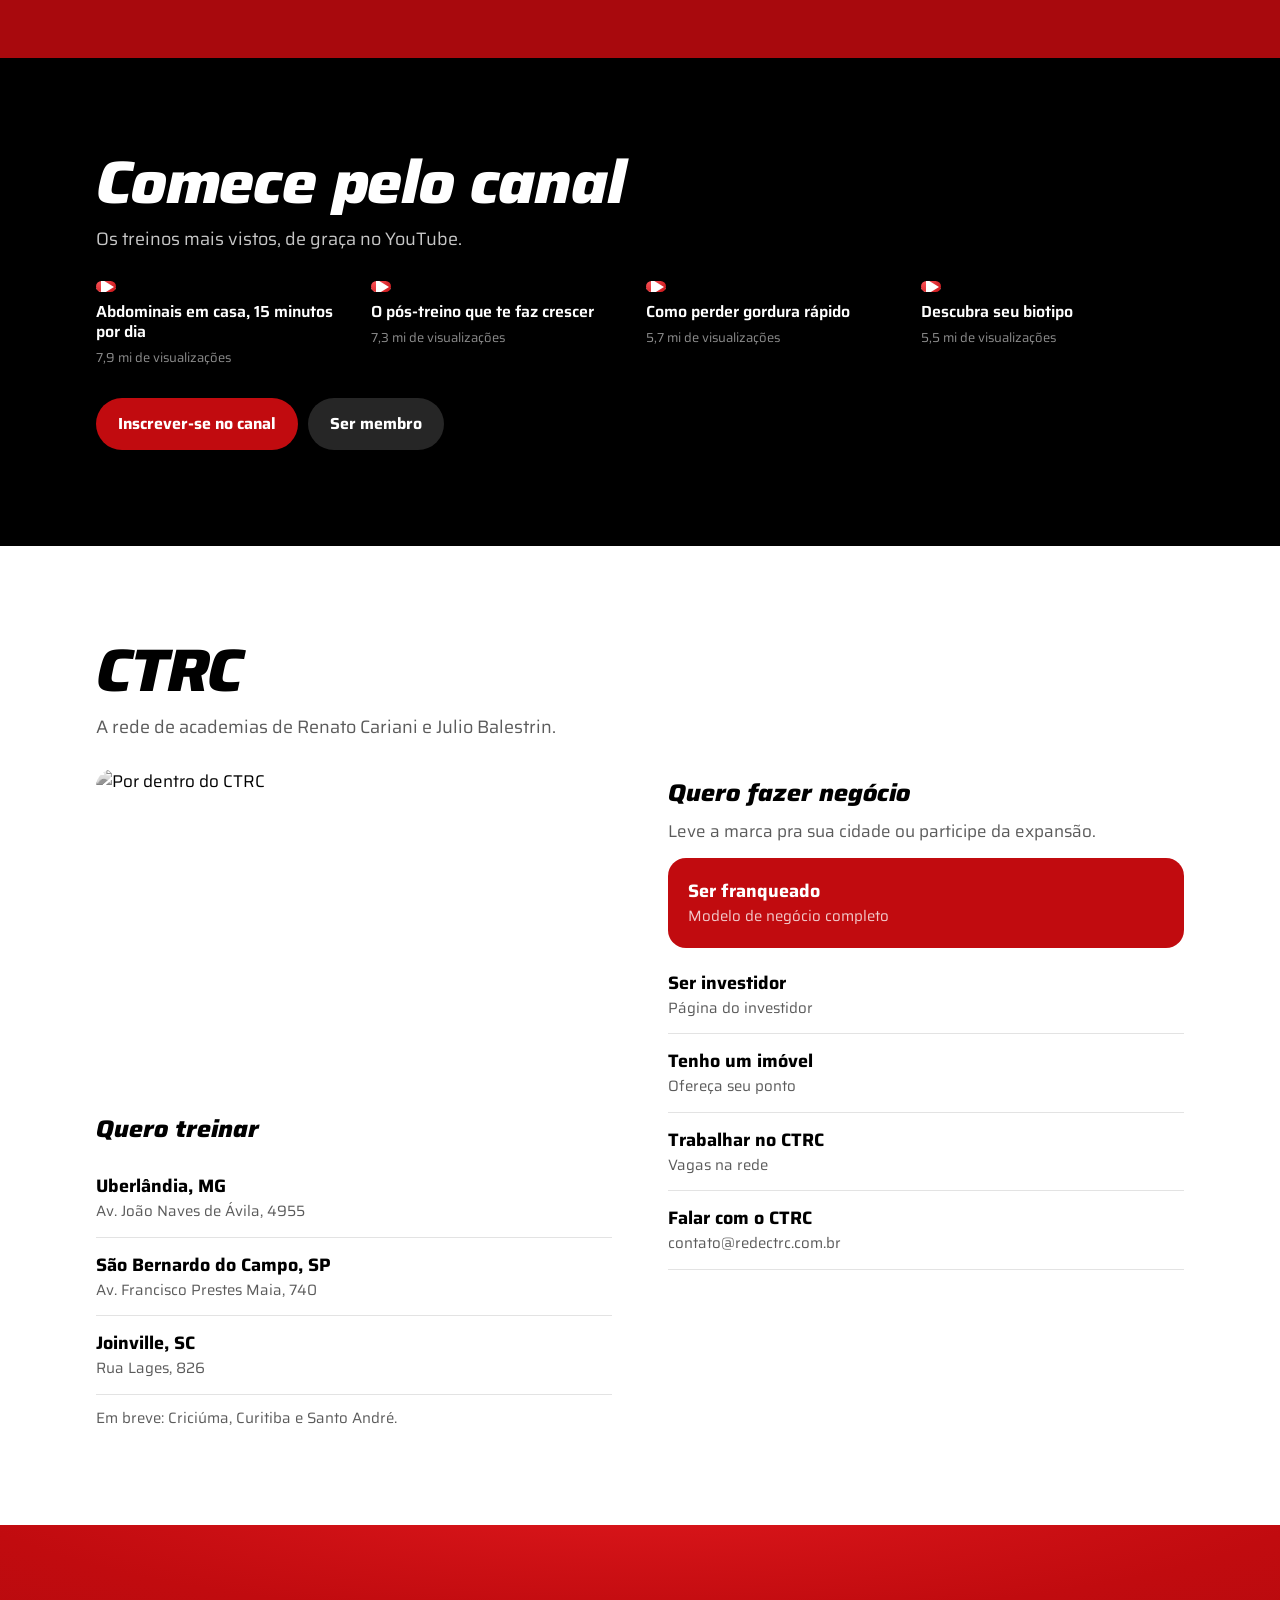
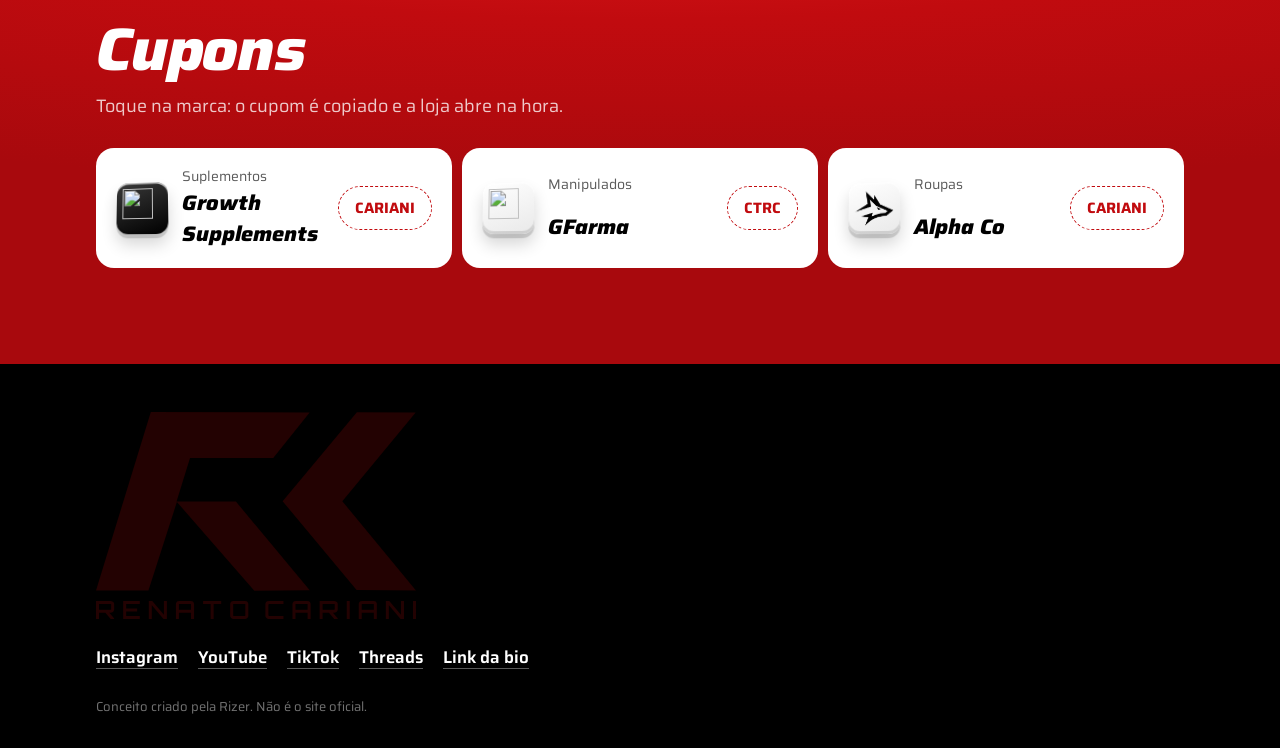
==== commit fb01584a: "Topo: mensagem convidativa, logo em contorno sem emenda, luz no RK de tras, PT/EN, Instagram corrigi" ====
--- a/site.html
+++ b/site.html
@@ -10,7 +10,7 @@
 <link rel="preconnect" href="https://fonts.googleapis.com"><link rel="preconnect" href="https://fonts.gstatic.com" crossorigin>
 <link href="https://fonts.googleapis.com/css2?family=Saira:ital,wdth,wght@0,50..125,100..900;1,50..125,100..900&display=swap" rel="stylesheet">
 <script>try{if(!matchMedia('(prefers-reduced-motion: reduce)').matches)document.documentElement.classList.add('rc-opening')}catch(e){}</script>
-<link rel="stylesheet" href="site.css?v=12">
+<link rel="stylesheet" href="site.css?v=13">
 </head>
 <body>
 
--- a/site.css
+++ b/site.css
@@ -1 +1 @@
-:root{--red:#c10b0f; --red-deep:#940609;--white:#fff; --black:#000; --grey:#5b5b5b;--soft:rgba(255,255,255,.78); --faint:rgba(255,255,255,.55);--r:18px; --ease:cubic-bezier(.22,1,.36,1);font-family:'Saira',system-ui,sans-serif;}*,*::before,*::after{box-sizing:border-box;margin:0;padding:0}html{background:var(--red);-webkit-text-size-adjust:100%;overflow-x:clip;scroll-behavior:smooth;scroll-padding-top:70px}body{background:var(--red);color:var(--white);font-size:17px;line-height:1.5;-webkit-font-smoothing:antialiased;-webkit-tap-highlight-color:transparent}a{color:inherit;text-decoration:none}button{font:inherit;color:inherit;background:none;border:0;cursor:pointer;text-align:left}img,svg{display:block;max-width:100%}:focus-visible{outline:3px solid currentColor;outline-offset:3px;border-radius:10px}.wrap{width:100%;max-width:1120px;margin:0 auto;padding:0 16px}.nav{position:sticky;top:0;z-index:20;display:flex;align-items:center;justify-content:space-between;gap:12px;padding:10px 16px;background:var(--red);transition:box-shadow .3s}.nav.is-scrolled{box-shadow:0 8px 24px rgba(90,2,4,.35)}.nav__logo{width:46px;color:var(--white)}.nav__logo svg{width:100%;height:auto}.nav__links{display:flex;gap:4px;overflow-x:auto;scrollbar-width:none}.nav__links::-webkit-scrollbar{display:none}.nav__links a{padding:9px 13px;border-radius:999px;font-size:15px;font-weight:600;color:var(--soft);white-space:nowrap;transition:background .25s,color .25s}.nav__links a.is-on{background:var(--white);color:var(--black)}.btn{display:inline-flex;align-items:center;justify-content:center;padding:14px 22px;border-radius:999px;font-weight:700;font-size:16px;transition:transform .2s var(--ease),background .25s}.btn:active{transform:scale(.97)}.btn--white{background:var(--white);color:var(--black)}.btn--red{background:var(--red);color:var(--white)}.btn--line{box-shadow:inset 0 0 0 2px currentColor}.hero{padding:6px 16px 40px;max-width:1120px;margin:0 auto;display:grid;gap:0}.hero__photo{border-radius:26px;overflow:hidden;aspect-ratio:1/1;background:#111}.hero__photo img{width:100%;height:100%;object-fit:cover;object-position:50% 22%;filter:grayscale(1) contrast(1.12)}.hero__text{position:relative;padding-top:56px}.hero__logo{position:absolute;left:16px;top:-46px;width:44%;max-width:220px;color:var(--white);filter:drop-shadow(0 10px 24px rgba(0,0,0,.35))}.hero__logo svg{width:100%;height:auto}.hero h1{font-size:clamp(42px,12vw,92px);line-height:.9;font-weight:800;font-style:italic;font-stretch:112%;letter-spacing:-.02em}.hero p{margin-top:14px;max-width:34ch;font-size:18px;color:var(--soft);font-weight:500}.hero__cta{display:flex;flex-wrap:wrap;gap:10px;margin-top:22px}@media (min-width:900px){.hero{grid-template-columns:1fr 1fr;align-items:center;column-gap:56px;padding-top:24px;padding-bottom:72px}.hero__photo{aspect-ratio:4/5}.hero__text{padding-top:0}.hero__logo{position:static;width:200px;margin-bottom:28px}}.proof{background:var(--black);padding:28px 0 22px}.proof__grid{display:grid;grid-template-columns:1fr 1fr;gap:22px 16px}.proof b{display:block;font-size:clamp(30px,8vw,48px);line-height:1;font-weight:800;font-style:italic;font-stretch:110%}.proof span{display:block;margin-top:6px;font-size:14px;color:var(--faint)}.proof__note{margin-top:20px;font-size:12px;color:rgba(255,255,255,.4)}@media (min-width:900px){.proof__grid{grid-template-columns:repeat(4,1fr)}}.sec{padding:56px 0}.sec--red{background:var(--red)}.sec--black{background:var(--black)}.sec--white{background:var(--white);color:var(--black)}.title{font-size:clamp(34px,9vw,60px);line-height:.95;font-weight:800;font-style:italic;font-stretch:110%;letter-spacing:-.02em}.lead{margin-top:10px;max-width:48ch;font-size:18px;color:var(--soft)}.sec--white .lead{color:var(--grey)}@media (min-width:900px){.sec{padding:96px 0}}.courses{display:grid;gap:12px;margin-top:28px}.course{position:relative;display:flex;flex-direction:column;gap:6px;padding:24px 22px;border-radius:var(--r);background:var(--white);color:var(--black);overflow:hidden;isolation:isolate;transition:transform .2s var(--ease)}.course:active{transform:scale(.98)}.course small{font-size:14px;color:var(--grey)}.course b{font-size:30px;line-height:1;font-weight:800;font-style:italic;font-stretch:110%}.course span{font-size:16px;color:#333;max-width:36ch}.course em{align-self:flex-start;margin-top:auto;padding-top:18px;font-style:normal;font-weight:700;color:var(--red);text-decoration:underline;text-underline-offset:5px;text-decoration-thickness:2px}.course--main{background:var(--black);color:var(--white);min-height:300px}.course--main small{color:var(--faint)}.course--main span{color:var(--soft)}.course--main em{padding:12px 20px;margin-top:auto;border-radius:999px;background:var(--red);color:var(--white);text-decoration:none}.course .course__mark{color:var(--red);max-width:300px}.course__mark{position:absolute;right:-24px;bottom:-18px;width:62%;max-width:300px;color:var(--red);z-index:-1}.course__mark svg{width:100%;height:auto}@media (min-width:900px){.courses{grid-template-columns:1.4fr 1fr 1fr}.course{min-height:300px}}.videos{display:grid;grid-template-columns:1fr 1fr;gap:18px 12px;margin-top:28px}.vid{display:flex;flex-direction:column;gap:6px;transition:transform .2s var(--ease)}.vid:active{transform:scale(.98)}.vid__thumb{position:relative;aspect-ratio:16/9;border-radius:12px;overflow:hidden;margin-bottom:4px}.vid__thumb img{width:100%;height:100%;object-fit:cover;transition:transform .5s var(--ease)}.vid:hover .vid__thumb img{transform:scale(1.05)}.vid__thumb i{position:absolute;left:50%;top:50%;width:40px;height:40px;margin:-20px 0 0 -20px;border-radius:50%;background:var(--red)}.vid__thumb i::after{content:"";position:absolute;left:15px;top:12px;border-left:13px solid #fff;border-top:8px solid transparent;border-bottom:8px solid transparent}.vid b{font-size:16px;line-height:1.25;font-weight:600}.vid small{font-size:13px;color:var(--faint)}.row-cta{display:flex;flex-wrap:wrap;gap:10px;margin-top:30px}@media (min-width:900px){.videos{grid-template-columns:repeat(4,1fr)}}.ctrc{display:grid;gap:36px;margin-top:28px}.ctrc h3{font-size:24px;font-weight:800;font-style:italic;font-stretch:110%;margin-bottom:12px}.ctrc__photo{aspect-ratio:16/10;border-radius:var(--r);background:center 35%/cover;filter:grayscale(1) contrast(1.08);margin-bottom:20px}.unit,.biz{display:flex;flex-direction:column;padding:14px 0;border-bottom:1px solid #e3e3e3;transition:padding .25s var(--ease)}.unit:hover,.biz:hover{padding-left:6px}.unit b,.biz b{font-size:18px;font-weight:700}.unit small,.biz small{font-size:15px;color:var(--grey)}.soon{margin-top:12px;font-size:15px;color:var(--grey)}.ctrc__lead{color:var(--grey);margin:-4px 0 14px}.biz--main{padding:20px;margin-bottom:8px;border:0;border-radius:var(--r);background:var(--red);color:var(--white)}.biz--main small{color:var(--soft)}.biz--main:hover{padding-left:20px}@media (min-width:900px){.ctrc{grid-template-columns:1fr 1fr;gap:56px}.ctrc__col--biz{padding-top:6px}}.partners{display:grid;gap:10px;margin-top:28px}.partner{display:grid;grid-template-columns:1fr auto;grid-template-rows:auto auto;align-items:center;column-gap:12px;padding:18px 20px;border-radius:var(--r);background:var(--white);color:var(--black)}.partner small{grid-column:1;font-size:14px;color:var(--grey)}.partner b{grid-column:1;font-size:21px;font-weight:800;font-style:italic;font-stretch:108%}.partner>span,.partner .copy{grid-column:2;grid-row:1/span 2}.partner>span{font-weight:700;color:var(--red);text-decoration:underline;text-underline-offset:5px}.copy{padding:10px 16px;border-radius:999px;border:1.5px dashed var(--red);color:var(--red);font-weight:700;font-size:15px;transition:background .25s,color .25s}.copy.is-done{background:var(--red);color:var(--white);border-style:solid}@media (min-width:900px){.partners{grid-template-columns:repeat(3,1fr)}}.foot{background:var(--black);padding:48px 0 calc(32px + env(safe-area-inset-bottom))}.foot__in{display:grid;gap:26px}.foot__logo{width:min(320px,80%);color:var(--red)}.foot__logo svg{width:100%;height:auto}.foot__social{display:flex;flex-wrap:wrap;gap:8px 20px}.foot__social a{font-weight:600;text-decoration:underline;text-underline-offset:5px;text-decoration-color:rgba(255,255,255,.35)}.foot__note{font-size:13px;color:rgba(255,255,255,.45)}.sheet{position:fixed;inset:0;z-index:50;display:grid;place-items:center;padding:16px;background:rgba(0,0,0,.9)}.sheet[hidden]{display:none}.sheet__box{width:100%;max-width:960px}.sheet__video{aspect-ratio:16/9;border-radius:14px;overflow:hidden;background:#000}.sheet__video iframe{width:100%;height:100%;border:0}.sheet__close{display:block;margin:16px auto 0;padding:12px 26px;border-radius:999px;background:var(--white);color:var(--black);font-weight:700}.toast{position:fixed;left:50%;bottom:calc(24px + env(safe-area-inset-bottom));z-index:60;transform:translate(-50%,160%);padding:12px 20px;border-radius:999px;background:var(--black);font-weight:600;font-size:15px;transition:transform .45s var(--ease)}.toast.is-on{transform:translate(-50%,0)}@media (prefers-reduced-motion:reduce){html{scroll-behavior:auto}*{transition:none!important}}.sec--red,.nav,body{background:var(--red)}.sec--red{background:radial-gradient(120% 70% at 50% -10%,#e0181d 0%,var(--red) 45%,#a8090d 100%)}.hero{position:relative;isolation:isolate}.hero::before{content:"";position:absolute;inset:-10% -20% 20%;z-index:-1;background:radial-gradient(60% 50% at 50% 10%,rgba(255,80,80,.55),transparent 70%);pointer-events:none}.hero__photo{position:relative}.hero__photo img{will-change:transform}.hero__light{position:absolute;inset:0;z-index:1;pointer-events:none;background:radial-gradient(40% 35% at var(--lx,50%) var(--ly,25%),rgba(255,255,255,.22),transparent 70%);mix-blend-mode:soft-light;transition:background-position .3s}.shine{position:relative}.shine::after{content:"";position:absolute;inset:-10%;pointer-events:none;background:linear-gradient(105deg,transparent 35%,rgba(255,255,255,.9) 50%,transparent 65%);-webkit-mask:var(--logo-mask) center/contain no-repeat;mask:var(--logo-mask) center/contain no-repeat;transform:translateX(-120%);opacity:0}.shine.is-shining::after{animation:shine 1.2s var(--ease) forwards}@keyframes shine{0%{transform:translateX(-120%);opacity:1}100%{transform:translateX(120%);opacity:1}}.nav{position:sticky}.nav__progress{position:absolute;left:0;right:0;bottom:0;height:2px;background:var(--white);transform:scaleX(0);transform-origin:0 50%}.title{overflow:hidden;padding-bottom:.08em}.title .ln{display:block;will-change:transform}.course,.partner{--mx:50%;--my:0%}.course::before{content:"";position:absolute;inset:0;z-index:-1;opacity:0;transition:opacity .35s;background:radial-gradient(260px circle at var(--mx) var(--my),rgba(193,11,15,.14),transparent 70%)}.course--main::before{background:radial-gradient(300px circle at var(--mx) var(--my),rgba(255,255,255,.14),transparent 70%)}.course:hover::before,.course.is-touch::before{opacity:1}.ctrc__photo{overflow:hidden;filter:none;background:none}.ctrc__photo img{width:100%;height:120%;object-fit:cover;object-position:50% 35%;filter:grayscale(1) contrast(1.08);will-change:transform}.partner{grid-template-columns:auto 1fr auto;column-gap:14px}.partner>.partner__logo{grid-column:1;font-weight:400;text-decoration:none;grid-row:1/span 2;width:52px;height:52px;border-radius:12px;display:grid;place-items:center;background:#f2f2f2;overflow:hidden}.partner__logo img{width:78%;height:78%;object-fit:contain}.partner__logo--dark{background:var(--black)}.partner small,.partner b{grid-column:2}.partner>span:not(.partner__logo),.partner .copy{grid-column:3;grid-row:1/span 2}.foot__logo{position:relative;color:rgba(193,11,15,.18)}.foot__logo .fill{position:absolute;inset:0;color:var(--red);clip-path:inset(0 100% 0 0)}.foot__logo .fill svg{width:100%;height:auto}.proof b{font-variant-numeric:tabular-nums}.hero__logo{--logo-mask:url(assets/logo-simbolo.svg)}.partner .code{grid-column:3;grid-row:1/span 2;padding:10px 16px;border-radius:999px;border:1.5px dashed var(--red);color:var(--red);font-weight:700;font-size:15px;text-decoration:none;transition:background .25s,color .25s}.partner .code.is-done{background:var(--red);color:var(--white);border-style:solid}.partner{transition:transform .2s var(--ease)}.partner:active{transform:scale(.98)}.shine::after{inset:0;transform:none;opacity:1;background:linear-gradient(105deg,transparent 35%,rgba(255,255,255,.95) 50%,transparent 65%) no-repeat;background-size:250% 100%;background-position:120% 0}.shine.is-shining::after{animation:shine2 1.2s cubic-bezier(.22,1,.36,1) forwards}@keyframes shine2{from{background-position:120% 0}to{background-position:-20% 0}}.row__thumb--logo img[src*="alphaco"],.partner__logo img[src*="alphaco"]{filter:brightness(0)}.partner>.partner__logo--dark{background:var(--black)}.hero__visual{position:relative;height:min(118vw,600px);margin:0 -16px;isolation:isolate;overflow:hidden}.hero__glow{position:absolute;inset:0;z-index:0;background:radial-gradient(55% 45% at 50% 38%,rgba(255,255,255,.22),transparent 70%),radial-gradient(90% 60% at 50% 100%,rgba(90,2,4,.45),transparent 70%)}.hero__back{position:absolute;z-index:0;left:-14%;right:-14%;top:16%;color:#a8090d;opacity:.75}.hero__back svg{width:100%;height:auto}.hero__cut{position:absolute;z-index:1;left:50%;bottom:0;height:93%;width:auto;max-width:none;transform:translateX(-50%);filter:grayscale(1) contrast(1.12) brightness(1.02);-webkit-mask-image:linear-gradient(to bottom,#000 58%,transparent 97%);mask-image:linear-gradient(to bottom,#000 58%,transparent 97%)}.hero__visual .hero__logo{position:absolute;z-index:2;left:20px;top:auto;bottom:7%;width:46%;max-width:240px;margin:0;filter:drop-shadow(0 12px 28px rgba(60,0,2,.55))}.hero__text{padding-top:0;margin-top:-4px;position:relative;z-index:3}.hero::before{display:none}@media (min-width:900px){.hero{grid-template-columns:1fr 1fr}.hero__visual{order:2;height:min(82svh,720px);margin:0;overflow:visible}.hero__text{order:1}.hero__visual .hero__logo{left:4%;bottom:9%;width:42%}}.hero__cut{-webkit-mask-image:linear-gradient(to bottom,#000 48%,transparent 92%),linear-gradient(to right,transparent 0%,#000 22%,#000 78%,transparent 100%);-webkit-mask-composite:source-in;mask-image:linear-gradient(to bottom,#000 48%,transparent 92%),linear-gradient(to right,transparent 0%,#000 22%,#000 78%,transparent 100%);mask-composite:intersect}.hero__glow{background:radial-gradient(55% 45% at 50% 38%,rgba(255,255,255,.22),transparent 70%)}.hero__back{-webkit-mask-image:linear-gradient(to bottom,#000 40%,transparent 85%);mask-image:linear-gradient(to bottom,#000 40%,transparent 85%)}html{scroll-behavior:auto}html.lenis,html.lenis body{height:auto}.lenis.lenis-smooth{scroll-behavior:auto!important}.lenis.lenis-stopped{overflow:hidden}.hero__cut{filter:none;will-change:transform}.title .ln{will-change:auto}.hero__photo img{will-change:auto}.vid,.course,.partner{transition:none}.vid:active,.course:active,.partner:active{transform:scale(.98)}.unit,.biz{transition:none}html.rc-opening .hero{opacity:0;animation:rc-show .01s 6s forwards}@keyframes rc-show{to{opacity:1}}.hero .btn--line{background:#000;color:#fff;box-shadow:none}.sec--black .btn--line{background:#262626;color:#fff;box-shadow:none}.course--main em{background:#fff;color:var(--red)}.magnet{transition:translate .5s cubic-bezier(.2,1.6,.4,1),transform .2s var(--ease),background .25s}.magnet.is-press{transition:translate .12s ease-out}.hero__cta .btn--white,.course--main em,.row-cta .btn--red{position:relative;isolation:isolate;animation:breathe 2.8s ease-in-out infinite}.hero__cta .btn--white::before,.course--main em::before,.row-cta .btn--red::before{content:"";position:absolute;inset:0;border-radius:inherit;z-index:-1;box-shadow:0 0 0 2px currentColor;opacity:0;animation:ring-out 2.8s cubic-bezier(.2,.8,.2,1) infinite}.course--main em::before{box-shadow:0 0 0 2px #fff}.row-cta .btn--red::before{box-shadow:0 0 0 2px var(--red)}@keyframes breathe{0%,100%{scale:1}50%{scale:1.045}}@keyframes ring-out{0%{transform:scale(1);opacity:.7}80%,100%{transform:scale(1.14,1.5);opacity:0}}.partner>.partner__logo{box-shadow:inset 0 1.5px 0 rgba(255,255,255,.7),inset 0 -3px 0 rgba(0,0,0,.12),0 4px 0 rgba(0,0,0,.14),0 10px 16px rgba(0,0,0,.16);background:linear-gradient(160deg,#fff,#e9e9e9);transform:perspective(240px) rotateX(9deg) rotateY(-9deg)}.partner>.partner__logo--dark{background:linear-gradient(160deg,#3a3a3a,#000)}.vid__thumb i{background:radial-gradient(circle at 35% 30%,#ff5a5f,#c10b0f 60%,#7d070a);box-shadow:inset 0 1.5px 0 rgba(255,255,255,.5),0 6px 14px rgba(0,0,0,.45)}@media (prefers-reduced-motion:reduce){.hero__cta .btn--white,.course--main em,.row-cta .btn--red,.hero__cta .btn--white::before,.course--main em::before,.row-cta .btn--red::before{animation:none}}.hl__ring--logo img[src*="alphaco"],.row__thumb--logo img[src*="alphaco"],.partner__logo img[src*="alphaco"],.story__logo.is-dark img{filter:none}+:root{--red:#c10b0f; --red-deep:#940609;--white:#fff; --black:#000; --grey:#5b5b5b;--soft:rgba(255,255,255,.78); --faint:rgba(255,255,255,.55);--r:18px; --ease:cubic-bezier(.22,1,.36,1);font-family:'Saira',system-ui,sans-serif;}*,*::before,*::after{box-sizing:border-box;margin:0;padding:0}html{background:var(--red);-webkit-text-size-adjust:100%;overflow-x:clip;scroll-behavior:smooth;scroll-padding-top:70px}body{background:var(--red);color:var(--white);font-size:17px;line-height:1.5;-webkit-font-smoothing:antialiased;-webkit-tap-highlight-color:transparent}a{color:inherit;text-decoration:none}button{font:inherit;color:inherit;background:none;border:0;cursor:pointer;text-align:left}img,svg{display:block;max-width:100%}:focus-visible{outline:3px solid currentColor;outline-offset:3px;border-radius:10px}.wrap{width:100%;max-width:1120px;margin:0 auto;padding:0 16px}.nav{position:sticky;top:0;z-index:20;display:flex;align-items:center;justify-content:space-between;gap:12px;padding:10px 16px;background:var(--red);transition:box-shadow .3s}.nav.is-scrolled{box-shadow:0 8px 24px rgba(90,2,4,.35)}.nav__logo{width:46px;color:var(--white)}.nav__logo svg{width:100%;height:auto}.nav__links{display:flex;gap:4px;overflow-x:auto;scrollbar-width:none}.nav__links::-webkit-scrollbar{display:none}.nav__links a{padding:9px 13px;border-radius:999px;font-size:15px;font-weight:600;color:var(--soft);white-space:nowrap;transition:background .25s,color .25s}.nav__links a.is-on{background:var(--white);color:var(--black)}.btn{display:inline-flex;align-items:center;justify-content:center;padding:14px 22px;border-radius:999px;font-weight:700;font-size:16px;transition:transform .2s var(--ease),background .25s}.btn:active{transform:scale(.97)}.btn--white{background:var(--white);color:var(--black)}.btn--red{background:var(--red);color:var(--white)}.btn--line{box-shadow:inset 0 0 0 2px currentColor}.hero{padding:6px 16px 40px;max-width:1120px;margin:0 auto;display:grid;gap:0}.hero__photo{border-radius:26px;overflow:hidden;aspect-ratio:1/1;background:#111}.hero__photo img{width:100%;height:100%;object-fit:cover;object-position:50% 22%;filter:grayscale(1) contrast(1.12)}.hero__text{position:relative;padding-top:56px}.hero__logo{position:absolute;left:16px;top:-46px;width:44%;max-width:220px;color:var(--white);filter:drop-shadow(0 10px 24px rgba(0,0,0,.35))}.hero__logo svg{width:100%;height:auto}.hero h1{font-size:clamp(42px,12vw,92px);line-height:.9;font-weight:800;font-style:italic;font-stretch:112%;letter-spacing:-.02em}.hero p{margin-top:14px;max-width:34ch;font-size:18px;color:var(--soft);font-weight:500}.hero__cta{display:flex;flex-wrap:wrap;gap:10px;margin-top:22px}@media (min-width:900px){.hero{grid-template-columns:1fr 1fr;align-items:center;column-gap:56px;padding-top:24px;padding-bottom:72px}.hero__photo{aspect-ratio:4/5}.hero__text{padding-top:0}.hero__logo{position:static;width:200px;margin-bottom:28px}}.proof{background:var(--black);padding:28px 0 22px}.proof__grid{display:grid;grid-template-columns:1fr 1fr;gap:22px 16px}.proof b{display:block;font-size:clamp(30px,8vw,48px);line-height:1;font-weight:800;font-style:italic;font-stretch:110%}.proof span{display:block;margin-top:6px;font-size:14px;color:var(--faint)}.proof__note{margin-top:20px;font-size:12px;color:rgba(255,255,255,.4)}@media (min-width:900px){.proof__grid{grid-template-columns:repeat(4,1fr)}}.sec{padding:56px 0}.sec--red{background:var(--red)}.sec--black{background:var(--black)}.sec--white{background:var(--white);color:var(--black)}.title{font-size:clamp(34px,9vw,60px);line-height:.95;font-weight:800;font-style:italic;font-stretch:110%;letter-spacing:-.02em}.lead{margin-top:10px;max-width:48ch;font-size:18px;color:var(--soft)}.sec--white .lead{color:var(--grey)}@media (min-width:900px){.sec{padding:96px 0}}.courses{display:grid;gap:12px;margin-top:28px}.course{position:relative;display:flex;flex-direction:column;gap:6px;padding:24px 22px;border-radius:var(--r);background:var(--white);color:var(--black);overflow:hidden;isolation:isolate;transition:transform .2s var(--ease)}.course:active{transform:scale(.98)}.course small{font-size:14px;color:var(--grey)}.course b{font-size:30px;line-height:1;font-weight:800;font-style:italic;font-stretch:110%}.course span{font-size:16px;color:#333;max-width:36ch}.course em{align-self:flex-start;margin-top:auto;padding-top:18px;font-style:normal;font-weight:700;color:var(--red);text-decoration:underline;text-underline-offset:5px;text-decoration-thickness:2px}.course--main{background:var(--black);color:var(--white);min-height:300px}.course--main small{color:var(--faint)}.course--main span{color:var(--soft)}.course--main em{padding:12px 20px;margin-top:auto;border-radius:999px;background:var(--red);color:var(--white);text-decoration:none}.course .course__mark{color:var(--red);max-width:300px}.course__mark{position:absolute;right:-24px;bottom:-18px;width:62%;max-width:300px;color:var(--red);z-index:-1}.course__mark svg{width:100%;height:auto}@media (min-width:900px){.courses{grid-template-columns:1.4fr 1fr 1fr}.course{min-height:300px}}.videos{display:grid;grid-template-columns:1fr 1fr;gap:18px 12px;margin-top:28px}.vid{display:flex;flex-direction:column;gap:6px;transition:transform .2s var(--ease)}.vid:active{transform:scale(.98)}.vid__thumb{position:relative;aspect-ratio:16/9;border-radius:12px;overflow:hidden;margin-bottom:4px}.vid__thumb img{width:100%;height:100%;object-fit:cover;transition:transform .5s var(--ease)}.vid:hover .vid__thumb img{transform:scale(1.05)}.vid__thumb i{position:absolute;left:50%;top:50%;width:40px;height:40px;margin:-20px 0 0 -20px;border-radius:50%;background:var(--red)}.vid__thumb i::after{content:"";position:absolute;left:15px;top:12px;border-left:13px solid #fff;border-top:8px solid transparent;border-bottom:8px solid transparent}.vid b{font-size:16px;line-height:1.25;font-weight:600}.vid small{font-size:13px;color:var(--faint)}.row-cta{display:flex;flex-wrap:wrap;gap:10px;margin-top:30px}@media (min-width:900px){.videos{grid-template-columns:repeat(4,1fr)}}.ctrc{display:grid;gap:36px;margin-top:28px}.ctrc h3{font-size:24px;font-weight:800;font-style:italic;font-stretch:110%;margin-bottom:12px}.ctrc__photo{aspect-ratio:16/10;border-radius:var(--r);background:center 35%/cover;filter:grayscale(1) contrast(1.08);margin-bottom:20px}.unit,.biz{display:flex;flex-direction:column;padding:14px 0;border-bottom:1px solid #e3e3e3;transition:padding .25s var(--ease)}.unit:hover,.biz:hover{padding-left:6px}.unit b,.biz b{font-size:18px;font-weight:700}.unit small,.biz small{font-size:15px;color:var(--grey)}.soon{margin-top:12px;font-size:15px;color:var(--grey)}.ctrc__lead{color:var(--grey);margin:-4px 0 14px}.biz--main{padding:20px;margin-bottom:8px;border:0;border-radius:var(--r);background:var(--red);color:var(--white)}.biz--main small{color:var(--soft)}.biz--main:hover{padding-left:20px}@media (min-width:900px){.ctrc{grid-template-columns:1fr 1fr;gap:56px}.ctrc__col--biz{padding-top:6px}}.partners{display:grid;gap:10px;margin-top:28px}.partner{display:grid;grid-template-columns:1fr auto;grid-template-rows:auto auto;align-items:center;column-gap:12px;padding:18px 20px;border-radius:var(--r);background:var(--white);color:var(--black)}.partner small{grid-column:1;font-size:14px;color:var(--grey)}.partner b{grid-column:1;font-size:21px;font-weight:800;font-style:italic;font-stretch:108%}.partner>span,.partner .copy{grid-column:2;grid-row:1/span 2}.partner>span{font-weight:700;color:var(--red);text-decoration:underline;text-underline-offset:5px}.copy{padding:10px 16px;border-radius:999px;border:1.5px dashed var(--red);color:var(--red);font-weight:700;font-size:15px;transition:background .25s,color .25s}.copy.is-done{background:var(--red);color:var(--white);border-style:solid}@media (min-width:900px){.partners{grid-template-columns:repeat(3,1fr)}}.foot{background:var(--black);padding:48px 0 calc(32px + env(safe-area-inset-bottom))}.foot__in{display:grid;gap:26px}.foot__logo{width:min(320px,80%);color:var(--red)}.foot__logo svg{width:100%;height:auto}.foot__social{display:flex;flex-wrap:wrap;gap:8px 20px}.foot__social a{font-weight:600;text-decoration:underline;text-underline-offset:5px;text-decoration-color:rgba(255,255,255,.35)}.foot__note{font-size:13px;color:rgba(255,255,255,.45)}.sheet{position:fixed;inset:0;z-index:50;display:grid;place-items:center;padding:16px;background:rgba(0,0,0,.9)}.sheet[hidden]{display:none}.sheet__box{width:100%;max-width:960px}.sheet__video{aspect-ratio:16/9;border-radius:14px;overflow:hidden;background:#000}.sheet__video iframe{width:100%;height:100%;border:0}.sheet__close{display:block;margin:16px auto 0;padding:12px 26px;border-radius:999px;background:var(--white);color:var(--black);font-weight:700}.toast{position:fixed;left:50%;bottom:calc(24px + env(safe-area-inset-bottom));z-index:60;transform:translate(-50%,160%);padding:12px 20px;border-radius:999px;background:var(--black);font-weight:600;font-size:15px;transition:transform .45s var(--ease)}.toast.is-on{transform:translate(-50%,0)}@media (prefers-reduced-motion:reduce){html{scroll-behavior:auto}*{transition:none!important}}.sec--red,.nav,body{background:var(--red)}.sec--red{background:radial-gradient(120% 70% at 50% -10%,#e0181d 0%,var(--red) 45%,#a8090d 100%)}.hero{position:relative;isolation:isolate}.hero::before{content:"";position:absolute;inset:-10% -20% 20%;z-index:-1;background:radial-gradient(60% 50% at 50% 10%,rgba(255,80,80,.55),transparent 70%);pointer-events:none}.hero__photo{position:relative}.hero__photo img{will-change:transform}.hero__light{position:absolute;inset:0;z-index:1;pointer-events:none;background:radial-gradient(40% 35% at var(--lx,50%) var(--ly,25%),rgba(255,255,255,.22),transparent 70%);mix-blend-mode:soft-light;transition:background-position .3s}.shine{position:relative}.shine::after{content:"";position:absolute;inset:-10%;pointer-events:none;background:linear-gradient(105deg,transparent 35%,rgba(255,255,255,.9) 50%,transparent 65%);-webkit-mask:var(--logo-mask) center/contain no-repeat;mask:var(--logo-mask) center/contain no-repeat;transform:translateX(-120%);opacity:0}.shine.is-shining::after{animation:shine 1.2s var(--ease) forwards}@keyframes shine{0%{transform:translateX(-120%);opacity:1}100%{transform:translateX(120%);opacity:1}}.nav{position:sticky}.nav__progress{position:absolute;left:0;right:0;bottom:0;height:2px;background:var(--white);transform:scaleX(0);transform-origin:0 50%}.title{overflow:hidden;padding-bottom:.08em}.title .ln{display:block;will-change:transform}.course,.partner{--mx:50%;--my:0%}.course::before{content:"";position:absolute;inset:0;z-index:-1;opacity:0;transition:opacity .35s;background:radial-gradient(260px circle at var(--mx) var(--my),rgba(193,11,15,.14),transparent 70%)}.course--main::before{background:radial-gradient(300px circle at var(--mx) var(--my),rgba(255,255,255,.14),transparent 70%)}.course:hover::before,.course.is-touch::before{opacity:1}.ctrc__photo{overflow:hidden;filter:none;background:none}.ctrc__photo img{width:100%;height:120%;object-fit:cover;object-position:50% 35%;filter:grayscale(1) contrast(1.08);will-change:transform}.partner{grid-template-columns:auto 1fr auto;column-gap:14px}.partner>.partner__logo{grid-column:1;font-weight:400;text-decoration:none;grid-row:1/span 2;width:52px;height:52px;border-radius:12px;display:grid;place-items:center;background:#f2f2f2;overflow:hidden}.partner__logo img{width:78%;height:78%;object-fit:contain}.partner__logo--dark{background:var(--black)}.partner small,.partner b{grid-column:2}.partner>span:not(.partner__logo),.partner .copy{grid-column:3;grid-row:1/span 2}.foot__logo{position:relative;color:rgba(193,11,15,.18)}.foot__logo .fill{position:absolute;inset:0;color:var(--red);clip-path:inset(0 100% 0 0)}.foot__logo .fill svg{width:100%;height:auto}.proof b{font-variant-numeric:tabular-nums}.hero__logo{--logo-mask:url(assets/logo-simbolo.svg)}.partner .code{grid-column:3;grid-row:1/span 2;padding:10px 16px;border-radius:999px;border:1.5px dashed var(--red);color:var(--red);font-weight:700;font-size:15px;text-decoration:none;transition:background .25s,color .25s}.partner .code.is-done{background:var(--red);color:var(--white);border-style:solid}.partner{transition:transform .2s var(--ease)}.partner:active{transform:scale(.98)}.shine::after{inset:0;transform:none;opacity:1;background:linear-gradient(105deg,transparent 35%,rgba(255,255,255,.95) 50%,transparent 65%) no-repeat;background-size:250% 100%;background-position:120% 0}.shine.is-shining::after{animation:shine2 1.2s cubic-bezier(.22,1,.36,1) forwards}@keyframes shine2{from{background-position:120% 0}to{background-position:-20% 0}}.row__thumb--logo img[src*="alphaco"],.partner__logo img[src*="alphaco"]{filter:brightness(0)}.partner>.partner__logo--dark{background:var(--black)}.hero__visual{position:relative;height:min(118vw,600px);margin:0 -16px;isolation:isolate;overflow:hidden}.hero__glow{position:absolute;inset:0;z-index:0;background:radial-gradient(55% 45% at 50% 38%,rgba(255,255,255,.22),transparent 70%),radial-gradient(90% 60% at 50% 100%,rgba(90,2,4,.45),transparent 70%)}.hero__back{position:absolute;z-index:0;left:-14%;right:-14%;top:16%;color:#a8090d;opacity:.75}.hero__back svg{width:100%;height:auto}.hero__cut{position:absolute;z-index:1;left:50%;bottom:0;height:93%;width:auto;max-width:none;transform:translateX(-50%);filter:grayscale(1) contrast(1.12) brightness(1.02);-webkit-mask-image:linear-gradient(to bottom,#000 58%,transparent 97%);mask-image:linear-gradient(to bottom,#000 58%,transparent 97%)}.hero__visual .hero__logo{position:absolute;z-index:2;left:20px;top:auto;bottom:7%;width:46%;max-width:240px;margin:0;filter:drop-shadow(0 12px 28px rgba(60,0,2,.55))}.hero__text{padding-top:0;margin-top:-4px;position:relative;z-index:3}.hero::before{display:none}@media (min-width:900px){.hero{grid-template-columns:1fr 1fr}.hero__visual{order:2;height:min(82svh,720px);margin:0;overflow:visible}.hero__text{order:1}.hero__visual .hero__logo{left:4%;bottom:9%;width:42%}}.hero__cut{-webkit-mask-image:linear-gradient(to bottom,#000 48%,transparent 92%),linear-gradient(to right,transparent 0%,#000 22%,#000 78%,transparent 100%);-webkit-mask-composite:source-in;mask-image:linear-gradient(to bottom,#000 48%,transparent 92%),linear-gradient(to right,transparent 0%,#000 22%,#000 78%,transparent 100%);mask-composite:intersect}.hero__glow{background:radial-gradient(55% 45% at 50% 38%,rgba(255,255,255,.22),transparent 70%)}.hero__back{-webkit-mask-image:linear-gradient(to bottom,#000 40%,transparent 85%);mask-image:linear-gradient(to bottom,#000 40%,transparent 85%)}html{scroll-behavior:auto}html.lenis,html.lenis body{height:auto}.lenis.lenis-smooth{scroll-behavior:auto!important}.lenis.lenis-stopped{overflow:hidden}.hero__cut{filter:none;will-change:transform}.title .ln{will-change:auto}.hero__photo img{will-change:auto}.vid,.course,.partner{transition:none}.vid:active,.course:active,.partner:active{transform:scale(.98)}.unit,.biz{transition:none}html.rc-opening .hero{opacity:0;animation:rc-show .01s 6s forwards}@keyframes rc-show{to{opacity:1}}.hero .btn--line{background:#000;color:#fff;box-shadow:none}.sec--black .btn--line{background:#262626;color:#fff;box-shadow:none}.course--main em{background:#fff;color:var(--red)}.magnet{transition:translate .5s cubic-bezier(.2,1.6,.4,1),transform .2s var(--ease),background .25s}.magnet.is-press{transition:translate .12s ease-out}.hero__cta .btn--white,.course--main em,.row-cta .btn--red{position:relative;isolation:isolate;animation:breathe 2.8s ease-in-out infinite}.hero__cta .btn--white::before,.course--main em::before,.row-cta .btn--red::before{content:"";position:absolute;inset:0;border-radius:inherit;z-index:-1;box-shadow:0 0 0 2px currentColor;opacity:0;animation:ring-out 2.8s cubic-bezier(.2,.8,.2,1) infinite}.course--main em::before{box-shadow:0 0 0 2px #fff}.row-cta .btn--red::before{box-shadow:0 0 0 2px var(--red)}@keyframes breathe{0%,100%{scale:1}50%{scale:1.045}}@keyframes ring-out{0%{transform:scale(1);opacity:.7}80%,100%{transform:scale(1.14,1.5);opacity:0}}.partner>.partner__logo{box-shadow:inset 0 1.5px 0 rgba(255,255,255,.7),inset 0 -3px 0 rgba(0,0,0,.12),0 4px 0 rgba(0,0,0,.14),0 10px 16px rgba(0,0,0,.16);background:linear-gradient(160deg,#fff,#e9e9e9);transform:perspective(240px) rotateX(9deg) rotateY(-9deg)}.partner>.partner__logo--dark{background:linear-gradient(160deg,#3a3a3a,#000)}.vid__thumb i{background:radial-gradient(circle at 35% 30%,#ff5a5f,#c10b0f 60%,#7d070a);box-shadow:inset 0 1.5px 0 rgba(255,255,255,.5),0 6px 14px rgba(0,0,0,.45)}@media (prefers-reduced-motion:reduce){.hero__cta .btn--white,.course--main em,.row-cta .btn--red,.hero__cta .btn--white::before,.course--main em::before,.row-cta .btn--red::before{animation:none}}.hl__ring--logo img[src*="alphaco"],.row__thumb--logo img[src*="alphaco"],.partner__logo img[src*="alphaco"],.story__logo.is-dark img{filter:none}.hero__logo svg path{stroke:currentColor;stroke-width:1.4px;vector-effect:non-scaling-stroke;stroke-linejoin:miter}
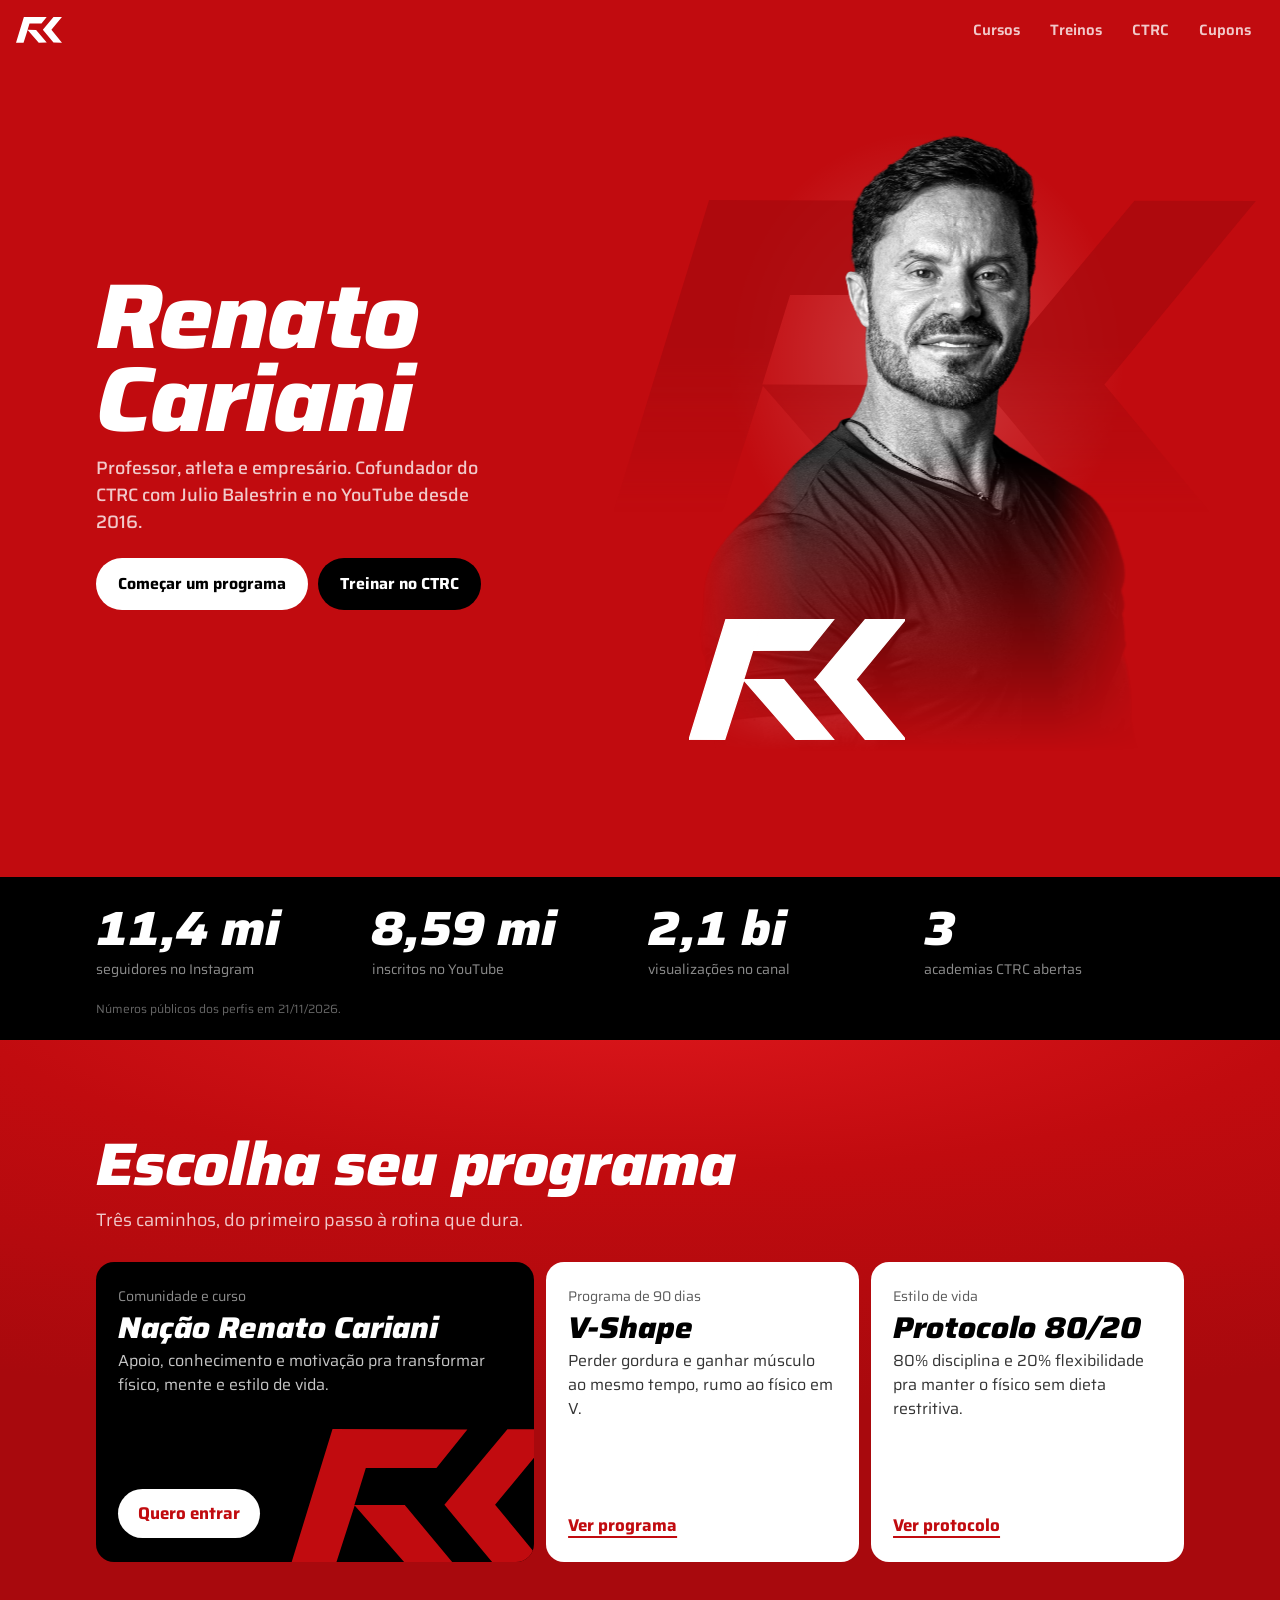
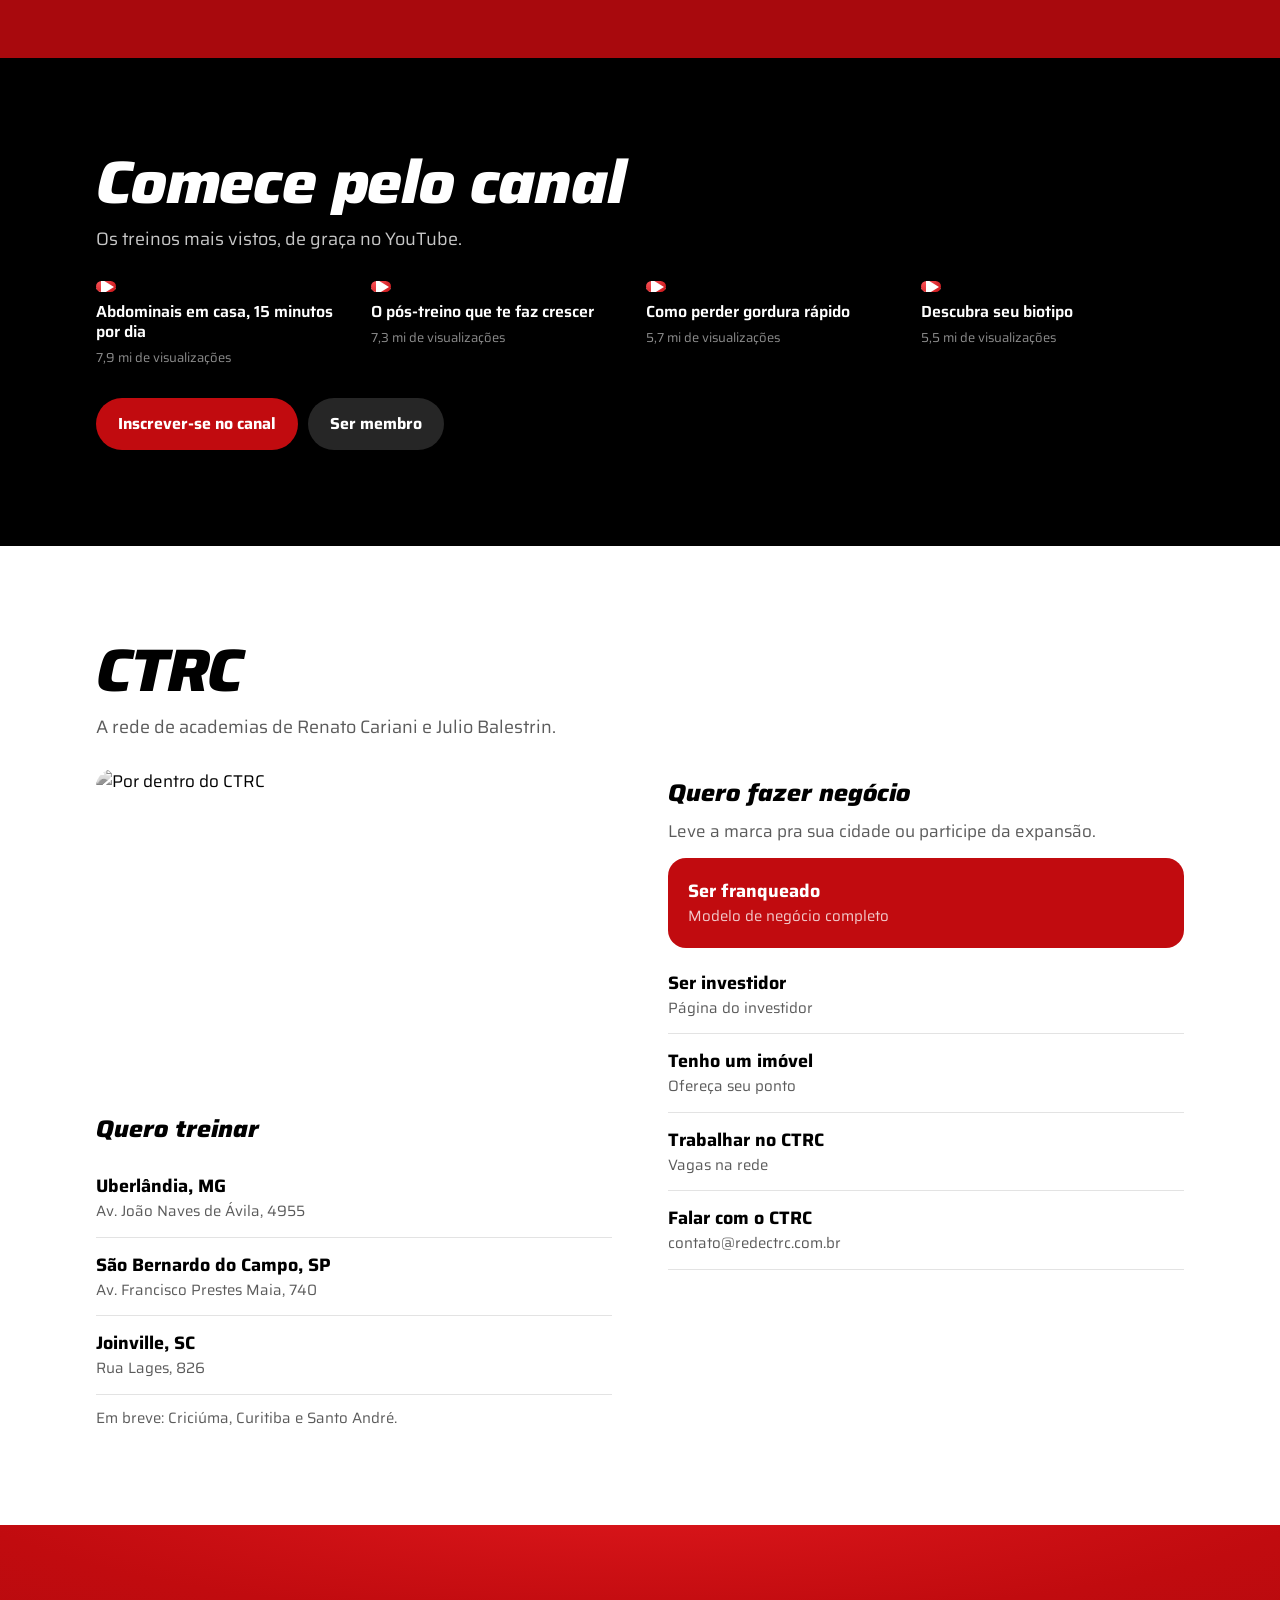
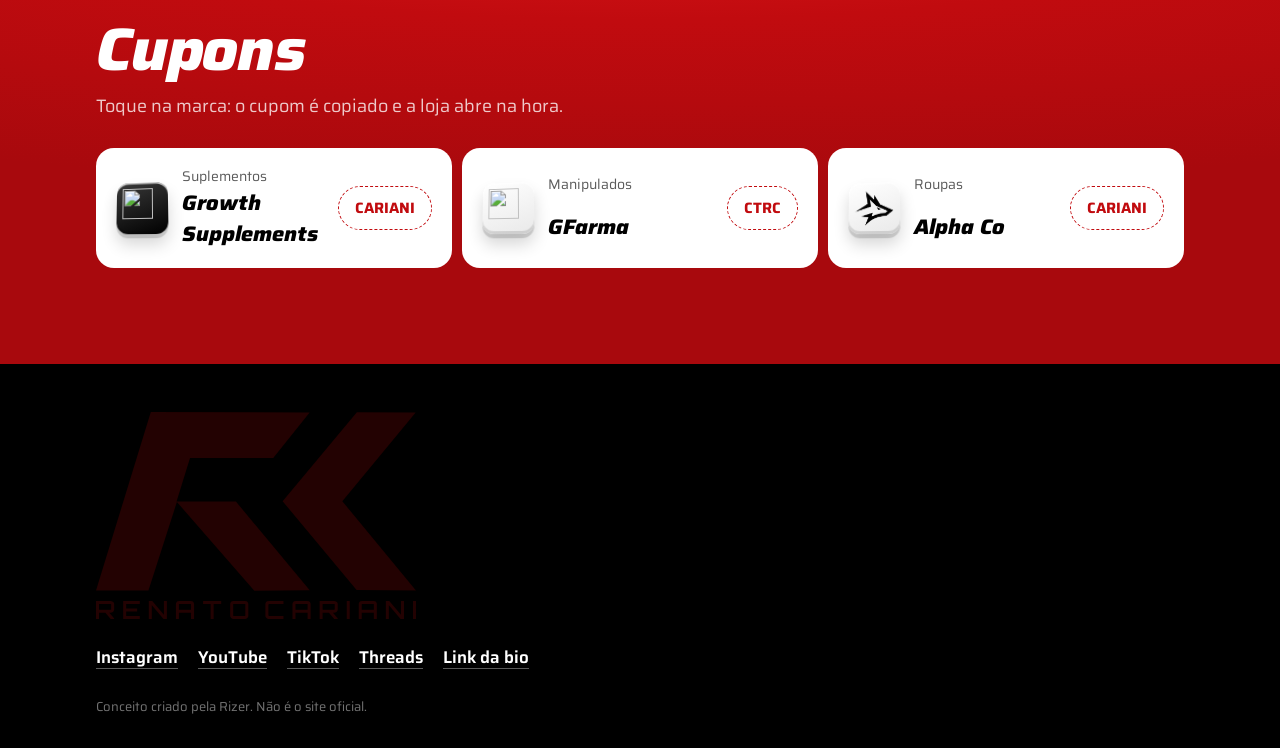
==== commit 70c8e880: "Abertura de vidro: cacos formam o RK, particulas, zoom atravessando o logo; sem sombra no logo Co-Au" ====
--- a/site.html
+++ b/site.html
@@ -10,7 +10,7 @@
 <link rel="preconnect" href="https://fonts.googleapis.com"><link rel="preconnect" href="https://fonts.gstatic.com" crossorigin>
 <link href="https://fonts.googleapis.com/css2?family=Saira:ital,wdth,wght@0,50..125,100..900;1,50..125,100..900&display=swap" rel="stylesheet">
 <script>try{if(!matchMedia('(prefers-reduced-motion: reduce)').matches)document.documentElement.classList.add('rc-opening')}catch(e){}</script>
-<link rel="stylesheet" href="site.css?v=13">
+<link rel="stylesheet" href="site.css?v=14">
 </head>
 <body>
 
@@ -163,7 +163,8 @@
 <script src="https://cdnjs.cloudflare.com/ajax/libs/gsap/3.12.5/gsap.min.js"></script>
 <script src="https://cdnjs.cloudflare.com/ajax/libs/gsap/3.12.5/ScrollTrigger.min.js"></script>
 <script src="https://unpkg.com/lenis@1.1.13/dist/lenis.min.js"></script>
-<script src="site.js?v=7"></script>
+<script src="intro-vidro.js?v=2"></script>
+<script src="site.js?v=8"></script>
 <script src="botoes.js?v=1" data-sel=".btn, .course em, .partner .code"></script>
 </body>
 </html>
--- a/site.css
+++ b/site.css
@@ -1 +1 @@
-:root{--red:#c10b0f; --red-deep:#940609;--white:#fff; --black:#000; --grey:#5b5b5b;--soft:rgba(255,255,255,.78); --faint:rgba(255,255,255,.55);--r:18px; --ease:cubic-bezier(.22,1,.36,1);font-family:'Saira',system-ui,sans-serif;}*,*::before,*::after{box-sizing:border-box;margin:0;padding:0}html{background:var(--red);-webkit-text-size-adjust:100%;overflow-x:clip;scroll-behavior:smooth;scroll-padding-top:70px}body{background:var(--red);color:var(--white);font-size:17px;line-height:1.5;-webkit-font-smoothing:antialiased;-webkit-tap-highlight-color:transparent}a{color:inherit;text-decoration:none}button{font:inherit;color:inherit;background:none;border:0;cursor:pointer;text-align:left}img,svg{display:block;max-width:100%}:focus-visible{outline:3px solid currentColor;outline-offset:3px;border-radius:10px}.wrap{width:100%;max-width:1120px;margin:0 auto;padding:0 16px}.nav{position:sticky;top:0;z-index:20;display:flex;align-items:center;justify-content:space-between;gap:12px;padding:10px 16px;background:var(--red);transition:box-shadow .3s}.nav.is-scrolled{box-shadow:0 8px 24px rgba(90,2,4,.35)}.nav__logo{width:46px;color:var(--white)}.nav__logo svg{width:100%;height:auto}.nav__links{display:flex;gap:4px;overflow-x:auto;scrollbar-width:none}.nav__links::-webkit-scrollbar{display:none}.nav__links a{padding:9px 13px;border-radius:999px;font-size:15px;font-weight:600;color:var(--soft);white-space:nowrap;transition:background .25s,color .25s}.nav__links a.is-on{background:var(--white);color:var(--black)}.btn{display:inline-flex;align-items:center;justify-content:center;padding:14px 22px;border-radius:999px;font-weight:700;font-size:16px;transition:transform .2s var(--ease),background .25s}.btn:active{transform:scale(.97)}.btn--white{background:var(--white);color:var(--black)}.btn--red{background:var(--red);color:var(--white)}.btn--line{box-shadow:inset 0 0 0 2px currentColor}.hero{padding:6px 16px 40px;max-width:1120px;margin:0 auto;display:grid;gap:0}.hero__photo{border-radius:26px;overflow:hidden;aspect-ratio:1/1;background:#111}.hero__photo img{width:100%;height:100%;object-fit:cover;object-position:50% 22%;filter:grayscale(1) contrast(1.12)}.hero__text{position:relative;padding-top:56px}.hero__logo{position:absolute;left:16px;top:-46px;width:44%;max-width:220px;color:var(--white);filter:drop-shadow(0 10px 24px rgba(0,0,0,.35))}.hero__logo svg{width:100%;height:auto}.hero h1{font-size:clamp(42px,12vw,92px);line-height:.9;font-weight:800;font-style:italic;font-stretch:112%;letter-spacing:-.02em}.hero p{margin-top:14px;max-width:34ch;font-size:18px;color:var(--soft);font-weight:500}.hero__cta{display:flex;flex-wrap:wrap;gap:10px;margin-top:22px}@media (min-width:900px){.hero{grid-template-columns:1fr 1fr;align-items:center;column-gap:56px;padding-top:24px;padding-bottom:72px}.hero__photo{aspect-ratio:4/5}.hero__text{padding-top:0}.hero__logo{position:static;width:200px;margin-bottom:28px}}.proof{background:var(--black);padding:28px 0 22px}.proof__grid{display:grid;grid-template-columns:1fr 1fr;gap:22px 16px}.proof b{display:block;font-size:clamp(30px,8vw,48px);line-height:1;font-weight:800;font-style:italic;font-stretch:110%}.proof span{display:block;margin-top:6px;font-size:14px;color:var(--faint)}.proof__note{margin-top:20px;font-size:12px;color:rgba(255,255,255,.4)}@media (min-width:900px){.proof__grid{grid-template-columns:repeat(4,1fr)}}.sec{padding:56px 0}.sec--red{background:var(--red)}.sec--black{background:var(--black)}.sec--white{background:var(--white);color:var(--black)}.title{font-size:clamp(34px,9vw,60px);line-height:.95;font-weight:800;font-style:italic;font-stretch:110%;letter-spacing:-.02em}.lead{margin-top:10px;max-width:48ch;font-size:18px;color:var(--soft)}.sec--white .lead{color:var(--grey)}@media (min-width:900px){.sec{padding:96px 0}}.courses{display:grid;gap:12px;margin-top:28px}.course{position:relative;display:flex;flex-direction:column;gap:6px;padding:24px 22px;border-radius:var(--r);background:var(--white);color:var(--black);overflow:hidden;isolation:isolate;transition:transform .2s var(--ease)}.course:active{transform:scale(.98)}.course small{font-size:14px;color:var(--grey)}.course b{font-size:30px;line-height:1;font-weight:800;font-style:italic;font-stretch:110%}.course span{font-size:16px;color:#333;max-width:36ch}.course em{align-self:flex-start;margin-top:auto;padding-top:18px;font-style:normal;font-weight:700;color:var(--red);text-decoration:underline;text-underline-offset:5px;text-decoration-thickness:2px}.course--main{background:var(--black);color:var(--white);min-height:300px}.course--main small{color:var(--faint)}.course--main span{color:var(--soft)}.course--main em{padding:12px 20px;margin-top:auto;border-radius:999px;background:var(--red);color:var(--white);text-decoration:none}.course .course__mark{color:var(--red);max-width:300px}.course__mark{position:absolute;right:-24px;bottom:-18px;width:62%;max-width:300px;color:var(--red);z-index:-1}.course__mark svg{width:100%;height:auto}@media (min-width:900px){.courses{grid-template-columns:1.4fr 1fr 1fr}.course{min-height:300px}}.videos{display:grid;grid-template-columns:1fr 1fr;gap:18px 12px;margin-top:28px}.vid{display:flex;flex-direction:column;gap:6px;transition:transform .2s var(--ease)}.vid:active{transform:scale(.98)}.vid__thumb{position:relative;aspect-ratio:16/9;border-radius:12px;overflow:hidden;margin-bottom:4px}.vid__thumb img{width:100%;height:100%;object-fit:cover;transition:transform .5s var(--ease)}.vid:hover .vid__thumb img{transform:scale(1.05)}.vid__thumb i{position:absolute;left:50%;top:50%;width:40px;height:40px;margin:-20px 0 0 -20px;border-radius:50%;background:var(--red)}.vid__thumb i::after{content:"";position:absolute;left:15px;top:12px;border-left:13px solid #fff;border-top:8px solid transparent;border-bottom:8px solid transparent}.vid b{font-size:16px;line-height:1.25;font-weight:600}.vid small{font-size:13px;color:var(--faint)}.row-cta{display:flex;flex-wrap:wrap;gap:10px;margin-top:30px}@media (min-width:900px){.videos{grid-template-columns:repeat(4,1fr)}}.ctrc{display:grid;gap:36px;margin-top:28px}.ctrc h3{font-size:24px;font-weight:800;font-style:italic;font-stretch:110%;margin-bottom:12px}.ctrc__photo{aspect-ratio:16/10;border-radius:var(--r);background:center 35%/cover;filter:grayscale(1) contrast(1.08);margin-bottom:20px}.unit,.biz{display:flex;flex-direction:column;padding:14px 0;border-bottom:1px solid #e3e3e3;transition:padding .25s var(--ease)}.unit:hover,.biz:hover{padding-left:6px}.unit b,.biz b{font-size:18px;font-weight:700}.unit small,.biz small{font-size:15px;color:var(--grey)}.soon{margin-top:12px;font-size:15px;color:var(--grey)}.ctrc__lead{color:var(--grey);margin:-4px 0 14px}.biz--main{padding:20px;margin-bottom:8px;border:0;border-radius:var(--r);background:var(--red);color:var(--white)}.biz--main small{color:var(--soft)}.biz--main:hover{padding-left:20px}@media (min-width:900px){.ctrc{grid-template-columns:1fr 1fr;gap:56px}.ctrc__col--biz{padding-top:6px}}.partners{display:grid;gap:10px;margin-top:28px}.partner{display:grid;grid-template-columns:1fr auto;grid-template-rows:auto auto;align-items:center;column-gap:12px;padding:18px 20px;border-radius:var(--r);background:var(--white);color:var(--black)}.partner small{grid-column:1;font-size:14px;color:var(--grey)}.partner b{grid-column:1;font-size:21px;font-weight:800;font-style:italic;font-stretch:108%}.partner>span,.partner .copy{grid-column:2;grid-row:1/span 2}.partner>span{font-weight:700;color:var(--red);text-decoration:underline;text-underline-offset:5px}.copy{padding:10px 16px;border-radius:999px;border:1.5px dashed var(--red);color:var(--red);font-weight:700;font-size:15px;transition:background .25s,color .25s}.copy.is-done{background:var(--red);color:var(--white);border-style:solid}@media (min-width:900px){.partners{grid-template-columns:repeat(3,1fr)}}.foot{background:var(--black);padding:48px 0 calc(32px + env(safe-area-inset-bottom))}.foot__in{display:grid;gap:26px}.foot__logo{width:min(320px,80%);color:var(--red)}.foot__logo svg{width:100%;height:auto}.foot__social{display:flex;flex-wrap:wrap;gap:8px 20px}.foot__social a{font-weight:600;text-decoration:underline;text-underline-offset:5px;text-decoration-color:rgba(255,255,255,.35)}.foot__note{font-size:13px;color:rgba(255,255,255,.45)}.sheet{position:fixed;inset:0;z-index:50;display:grid;place-items:center;padding:16px;background:rgba(0,0,0,.9)}.sheet[hidden]{display:none}.sheet__box{width:100%;max-width:960px}.sheet__video{aspect-ratio:16/9;border-radius:14px;overflow:hidden;background:#000}.sheet__video iframe{width:100%;height:100%;border:0}.sheet__close{display:block;margin:16px auto 0;padding:12px 26px;border-radius:999px;background:var(--white);color:var(--black);font-weight:700}.toast{position:fixed;left:50%;bottom:calc(24px + env(safe-area-inset-bottom));z-index:60;transform:translate(-50%,160%);padding:12px 20px;border-radius:999px;background:var(--black);font-weight:600;font-size:15px;transition:transform .45s var(--ease)}.toast.is-on{transform:translate(-50%,0)}@media (prefers-reduced-motion:reduce){html{scroll-behavior:auto}*{transition:none!important}}.sec--red,.nav,body{background:var(--red)}.sec--red{background:radial-gradient(120% 70% at 50% -10%,#e0181d 0%,var(--red) 45%,#a8090d 100%)}.hero{position:relative;isolation:isolate}.hero::before{content:"";position:absolute;inset:-10% -20% 20%;z-index:-1;background:radial-gradient(60% 50% at 50% 10%,rgba(255,80,80,.55),transparent 70%);pointer-events:none}.hero__photo{position:relative}.hero__photo img{will-change:transform}.hero__light{position:absolute;inset:0;z-index:1;pointer-events:none;background:radial-gradient(40% 35% at var(--lx,50%) var(--ly,25%),rgba(255,255,255,.22),transparent 70%);mix-blend-mode:soft-light;transition:background-position .3s}.shine{position:relative}.shine::after{content:"";position:absolute;inset:-10%;pointer-events:none;background:linear-gradient(105deg,transparent 35%,rgba(255,255,255,.9) 50%,transparent 65%);-webkit-mask:var(--logo-mask) center/contain no-repeat;mask:var(--logo-mask) center/contain no-repeat;transform:translateX(-120%);opacity:0}.shine.is-shining::after{animation:shine 1.2s var(--ease) forwards}@keyframes shine{0%{transform:translateX(-120%);opacity:1}100%{transform:translateX(120%);opacity:1}}.nav{position:sticky}.nav__progress{position:absolute;left:0;right:0;bottom:0;height:2px;background:var(--white);transform:scaleX(0);transform-origin:0 50%}.title{overflow:hidden;padding-bottom:.08em}.title .ln{display:block;will-change:transform}.course,.partner{--mx:50%;--my:0%}.course::before{content:"";position:absolute;inset:0;z-index:-1;opacity:0;transition:opacity .35s;background:radial-gradient(260px circle at var(--mx) var(--my),rgba(193,11,15,.14),transparent 70%)}.course--main::before{background:radial-gradient(300px circle at var(--mx) var(--my),rgba(255,255,255,.14),transparent 70%)}.course:hover::before,.course.is-touch::before{opacity:1}.ctrc__photo{overflow:hidden;filter:none;background:none}.ctrc__photo img{width:100%;height:120%;object-fit:cover;object-position:50% 35%;filter:grayscale(1) contrast(1.08);will-change:transform}.partner{grid-template-columns:auto 1fr auto;column-gap:14px}.partner>.partner__logo{grid-column:1;font-weight:400;text-decoration:none;grid-row:1/span 2;width:52px;height:52px;border-radius:12px;display:grid;place-items:center;background:#f2f2f2;overflow:hidden}.partner__logo img{width:78%;height:78%;object-fit:contain}.partner__logo--dark{background:var(--black)}.partner small,.partner b{grid-column:2}.partner>span:not(.partner__logo),.partner .copy{grid-column:3;grid-row:1/span 2}.foot__logo{position:relative;color:rgba(193,11,15,.18)}.foot__logo .fill{position:absolute;inset:0;color:var(--red);clip-path:inset(0 100% 0 0)}.foot__logo .fill svg{width:100%;height:auto}.proof b{font-variant-numeric:tabular-nums}.hero__logo{--logo-mask:url(assets/logo-simbolo.svg)}.partner .code{grid-column:3;grid-row:1/span 2;padding:10px 16px;border-radius:999px;border:1.5px dashed var(--red);color:var(--red);font-weight:700;font-size:15px;text-decoration:none;transition:background .25s,color .25s}.partner .code.is-done{background:var(--red);color:var(--white);border-style:solid}.partner{transition:transform .2s var(--ease)}.partner:active{transform:scale(.98)}.shine::after{inset:0;transform:none;opacity:1;background:linear-gradient(105deg,transparent 35%,rgba(255,255,255,.95) 50%,transparent 65%) no-repeat;background-size:250% 100%;background-position:120% 0}.shine.is-shining::after{animation:shine2 1.2s cubic-bezier(.22,1,.36,1) forwards}@keyframes shine2{from{background-position:120% 0}to{background-position:-20% 0}}.row__thumb--logo img[src*="alphaco"],.partner__logo img[src*="alphaco"]{filter:brightness(0)}.partner>.partner__logo--dark{background:var(--black)}.hero__visual{position:relative;height:min(118vw,600px);margin:0 -16px;isolation:isolate;overflow:hidden}.hero__glow{position:absolute;inset:0;z-index:0;background:radial-gradient(55% 45% at 50% 38%,rgba(255,255,255,.22),transparent 70%),radial-gradient(90% 60% at 50% 100%,rgba(90,2,4,.45),transparent 70%)}.hero__back{position:absolute;z-index:0;left:-14%;right:-14%;top:16%;color:#a8090d;opacity:.75}.hero__back svg{width:100%;height:auto}.hero__cut{position:absolute;z-index:1;left:50%;bottom:0;height:93%;width:auto;max-width:none;transform:translateX(-50%);filter:grayscale(1) contrast(1.12) brightness(1.02);-webkit-mask-image:linear-gradient(to bottom,#000 58%,transparent 97%);mask-image:linear-gradient(to bottom,#000 58%,transparent 97%)}.hero__visual .hero__logo{position:absolute;z-index:2;left:20px;top:auto;bottom:7%;width:46%;max-width:240px;margin:0;filter:drop-shadow(0 12px 28px rgba(60,0,2,.55))}.hero__text{padding-top:0;margin-top:-4px;position:relative;z-index:3}.hero::before{display:none}@media (min-width:900px){.hero{grid-template-columns:1fr 1fr}.hero__visual{order:2;height:min(82svh,720px);margin:0;overflow:visible}.hero__text{order:1}.hero__visual .hero__logo{left:4%;bottom:9%;width:42%}}.hero__cut{-webkit-mask-image:linear-gradient(to bottom,#000 48%,transparent 92%),linear-gradient(to right,transparent 0%,#000 22%,#000 78%,transparent 100%);-webkit-mask-composite:source-in;mask-image:linear-gradient(to bottom,#000 48%,transparent 92%),linear-gradient(to right,transparent 0%,#000 22%,#000 78%,transparent 100%);mask-composite:intersect}.hero__glow{background:radial-gradient(55% 45% at 50% 38%,rgba(255,255,255,.22),transparent 70%)}.hero__back{-webkit-mask-image:linear-gradient(to bottom,#000 40%,transparent 85%);mask-image:linear-gradient(to bottom,#000 40%,transparent 85%)}html{scroll-behavior:auto}html.lenis,html.lenis body{height:auto}.lenis.lenis-smooth{scroll-behavior:auto!important}.lenis.lenis-stopped{overflow:hidden}.hero__cut{filter:none;will-change:transform}.title .ln{will-change:auto}.hero__photo img{will-change:auto}.vid,.course,.partner{transition:none}.vid:active,.course:active,.partner:active{transform:scale(.98)}.unit,.biz{transition:none}html.rc-opening .hero{opacity:0;animation:rc-show .01s 6s forwards}@keyframes rc-show{to{opacity:1}}.hero .btn--line{background:#000;color:#fff;box-shadow:none}.sec--black .btn--line{background:#262626;color:#fff;box-shadow:none}.course--main em{background:#fff;color:var(--red)}.magnet{transition:translate .5s cubic-bezier(.2,1.6,.4,1),transform .2s var(--ease),background .25s}.magnet.is-press{transition:translate .12s ease-out}.hero__cta .btn--white,.course--main em,.row-cta .btn--red{position:relative;isolation:isolate;animation:breathe 2.8s ease-in-out infinite}.hero__cta .btn--white::before,.course--main em::before,.row-cta .btn--red::before{content:"";position:absolute;inset:0;border-radius:inherit;z-index:-1;box-shadow:0 0 0 2px currentColor;opacity:0;animation:ring-out 2.8s cubic-bezier(.2,.8,.2,1) infinite}.course--main em::before{box-shadow:0 0 0 2px #fff}.row-cta .btn--red::before{box-shadow:0 0 0 2px var(--red)}@keyframes breathe{0%,100%{scale:1}50%{scale:1.045}}@keyframes ring-out{0%{transform:scale(1);opacity:.7}80%,100%{transform:scale(1.14,1.5);opacity:0}}.partner>.partner__logo{box-shadow:inset 0 1.5px 0 rgba(255,255,255,.7),inset 0 -3px 0 rgba(0,0,0,.12),0 4px 0 rgba(0,0,0,.14),0 10px 16px rgba(0,0,0,.16);background:linear-gradient(160deg,#fff,#e9e9e9);transform:perspective(240px) rotateX(9deg) rotateY(-9deg)}.partner>.partner__logo--dark{background:linear-gradient(160deg,#3a3a3a,#000)}.vid__thumb i{background:radial-gradient(circle at 35% 30%,#ff5a5f,#c10b0f 60%,#7d070a);box-shadow:inset 0 1.5px 0 rgba(255,255,255,.5),0 6px 14px rgba(0,0,0,.45)}@media (prefers-reduced-motion:reduce){.hero__cta .btn--white,.course--main em,.row-cta .btn--red,.hero__cta .btn--white::before,.course--main em::before,.row-cta .btn--red::before{animation:none}}.hl__ring--logo img[src*="alphaco"],.row__thumb--logo img[src*="alphaco"],.partner__logo img[src*="alphaco"],.story__logo.is-dark img{filter:none}.hero__logo svg path{stroke:currentColor;stroke-width:1.4px;vector-effect:non-scaling-stroke;stroke-linejoin:miter}+:root{--red:#c10b0f; --red-deep:#940609;--white:#fff; --black:#000; --grey:#5b5b5b;--soft:rgba(255,255,255,.78); --faint:rgba(255,255,255,.55);--r:18px; --ease:cubic-bezier(.22,1,.36,1);font-family:'Saira',system-ui,sans-serif;}*,*::before,*::after{box-sizing:border-box;margin:0;padding:0}html{background:var(--red);-webkit-text-size-adjust:100%;overflow-x:clip;scroll-behavior:smooth;scroll-padding-top:70px}body{background:var(--red);color:var(--white);font-size:17px;line-height:1.5;-webkit-font-smoothing:antialiased;-webkit-tap-highlight-color:transparent}a{color:inherit;text-decoration:none}button{font:inherit;color:inherit;background:none;border:0;cursor:pointer;text-align:left}img,svg{display:block;max-width:100%}:focus-visible{outline:3px solid currentColor;outline-offset:3px;border-radius:10px}.wrap{width:100%;max-width:1120px;margin:0 auto;padding:0 16px}.nav{position:sticky;top:0;z-index:20;display:flex;align-items:center;justify-content:space-between;gap:12px;padding:10px 16px;background:var(--red);transition:box-shadow .3s}.nav.is-scrolled{box-shadow:0 8px 24px rgba(90,2,4,.35)}.nav__logo{width:46px;color:var(--white)}.nav__logo svg{width:100%;height:auto}.nav__links{display:flex;gap:4px;overflow-x:auto;scrollbar-width:none}.nav__links::-webkit-scrollbar{display:none}.nav__links a{padding:9px 13px;border-radius:999px;font-size:15px;font-weight:600;color:var(--soft);white-space:nowrap;transition:background .25s,color .25s}.nav__links a.is-on{background:var(--white);color:var(--black)}.btn{display:inline-flex;align-items:center;justify-content:center;padding:14px 22px;border-radius:999px;font-weight:700;font-size:16px;transition:transform .2s var(--ease),background .25s}.btn:active{transform:scale(.97)}.btn--white{background:var(--white);color:var(--black)}.btn--red{background:var(--red);color:var(--white)}.btn--line{box-shadow:inset 0 0 0 2px currentColor}.hero{padding:6px 16px 40px;max-width:1120px;margin:0 auto;display:grid;gap:0}.hero__photo{border-radius:26px;overflow:hidden;aspect-ratio:1/1;background:#111}.hero__photo img{width:100%;height:100%;object-fit:cover;object-position:50% 22%;filter:grayscale(1) contrast(1.12)}.hero__text{position:relative;padding-top:56px}.hero__logo{position:absolute;left:16px;top:-46px;width:44%;max-width:220px;color:var(--white);filter:drop-shadow(0 10px 24px rgba(0,0,0,.35))}.hero__logo svg{width:100%;height:auto}.hero h1{font-size:clamp(42px,12vw,92px);line-height:.9;font-weight:800;font-style:italic;font-stretch:112%;letter-spacing:-.02em}.hero p{margin-top:14px;max-width:34ch;font-size:18px;color:var(--soft);font-weight:500}.hero__cta{display:flex;flex-wrap:wrap;gap:10px;margin-top:22px}@media (min-width:900px){.hero{grid-template-columns:1fr 1fr;align-items:center;column-gap:56px;padding-top:24px;padding-bottom:72px}.hero__photo{aspect-ratio:4/5}.hero__text{padding-top:0}.hero__logo{position:static;width:200px;margin-bottom:28px}}.proof{background:var(--black);padding:28px 0 22px}.proof__grid{display:grid;grid-template-columns:1fr 1fr;gap:22px 16px}.proof b{display:block;font-size:clamp(30px,8vw,48px);line-height:1;font-weight:800;font-style:italic;font-stretch:110%}.proof span{display:block;margin-top:6px;font-size:14px;color:var(--faint)}.proof__note{margin-top:20px;font-size:12px;color:rgba(255,255,255,.4)}@media (min-width:900px){.proof__grid{grid-template-columns:repeat(4,1fr)}}.sec{padding:56px 0}.sec--red{background:var(--red)}.sec--black{background:var(--black)}.sec--white{background:var(--white);color:var(--black)}.title{font-size:clamp(34px,9vw,60px);line-height:.95;font-weight:800;font-style:italic;font-stretch:110%;letter-spacing:-.02em}.lead{margin-top:10px;max-width:48ch;font-size:18px;color:var(--soft)}.sec--white .lead{color:var(--grey)}@media (min-width:900px){.sec{padding:96px 0}}.courses{display:grid;gap:12px;margin-top:28px}.course{position:relative;display:flex;flex-direction:column;gap:6px;padding:24px 22px;border-radius:var(--r);background:var(--white);color:var(--black);overflow:hidden;isolation:isolate;transition:transform .2s var(--ease)}.course:active{transform:scale(.98)}.course small{font-size:14px;color:var(--grey)}.course b{font-size:30px;line-height:1;font-weight:800;font-style:italic;font-stretch:110%}.course span{font-size:16px;color:#333;max-width:36ch}.course em{align-self:flex-start;margin-top:auto;padding-top:18px;font-style:normal;font-weight:700;color:var(--red);text-decoration:underline;text-underline-offset:5px;text-decoration-thickness:2px}.course--main{background:var(--black);color:var(--white);min-height:300px}.course--main small{color:var(--faint)}.course--main span{color:var(--soft)}.course--main em{padding:12px 20px;margin-top:auto;border-radius:999px;background:var(--red);color:var(--white);text-decoration:none}.course .course__mark{color:var(--red);max-width:300px}.course__mark{position:absolute;right:-24px;bottom:-18px;width:62%;max-width:300px;color:var(--red);z-index:-1}.course__mark svg{width:100%;height:auto}@media (min-width:900px){.courses{grid-template-columns:1.4fr 1fr 1fr}.course{min-height:300px}}.videos{display:grid;grid-template-columns:1fr 1fr;gap:18px 12px;margin-top:28px}.vid{display:flex;flex-direction:column;gap:6px;transition:transform .2s var(--ease)}.vid:active{transform:scale(.98)}.vid__thumb{position:relative;aspect-ratio:16/9;border-radius:12px;overflow:hidden;margin-bottom:4px}.vid__thumb img{width:100%;height:100%;object-fit:cover;transition:transform .5s var(--ease)}.vid:hover .vid__thumb img{transform:scale(1.05)}.vid__thumb i{position:absolute;left:50%;top:50%;width:40px;height:40px;margin:-20px 0 0 -20px;border-radius:50%;background:var(--red)}.vid__thumb i::after{content:"";position:absolute;left:15px;top:12px;border-left:13px solid #fff;border-top:8px solid transparent;border-bottom:8px solid transparent}.vid b{font-size:16px;line-height:1.25;font-weight:600}.vid small{font-size:13px;color:var(--faint)}.row-cta{display:flex;flex-wrap:wrap;gap:10px;margin-top:30px}@media (min-width:900px){.videos{grid-template-columns:repeat(4,1fr)}}.ctrc{display:grid;gap:36px;margin-top:28px}.ctrc h3{font-size:24px;font-weight:800;font-style:italic;font-stretch:110%;margin-bottom:12px}.ctrc__photo{aspect-ratio:16/10;border-radius:var(--r);background:center 35%/cover;filter:grayscale(1) contrast(1.08);margin-bottom:20px}.unit,.biz{display:flex;flex-direction:column;padding:14px 0;border-bottom:1px solid #e3e3e3;transition:padding .25s var(--ease)}.unit:hover,.biz:hover{padding-left:6px}.unit b,.biz b{font-size:18px;font-weight:700}.unit small,.biz small{font-size:15px;color:var(--grey)}.soon{margin-top:12px;font-size:15px;color:var(--grey)}.ctrc__lead{color:var(--grey);margin:-4px 0 14px}.biz--main{padding:20px;margin-bottom:8px;border:0;border-radius:var(--r);background:var(--red);color:var(--white)}.biz--main small{color:var(--soft)}.biz--main:hover{padding-left:20px}@media (min-width:900px){.ctrc{grid-template-columns:1fr 1fr;gap:56px}.ctrc__col--biz{padding-top:6px}}.partners{display:grid;gap:10px;margin-top:28px}.partner{display:grid;grid-template-columns:1fr auto;grid-template-rows:auto auto;align-items:center;column-gap:12px;padding:18px 20px;border-radius:var(--r);background:var(--white);color:var(--black)}.partner small{grid-column:1;font-size:14px;color:var(--grey)}.partner b{grid-column:1;font-size:21px;font-weight:800;font-style:italic;font-stretch:108%}.partner>span,.partner .copy{grid-column:2;grid-row:1/span 2}.partner>span{font-weight:700;color:var(--red);text-decoration:underline;text-underline-offset:5px}.copy{padding:10px 16px;border-radius:999px;border:1.5px dashed var(--red);color:var(--red);font-weight:700;font-size:15px;transition:background .25s,color .25s}.copy.is-done{background:var(--red);color:var(--white);border-style:solid}@media (min-width:900px){.partners{grid-template-columns:repeat(3,1fr)}}.foot{background:var(--black);padding:48px 0 calc(32px + env(safe-area-inset-bottom))}.foot__in{display:grid;gap:26px}.foot__logo{width:min(320px,80%);color:var(--red)}.foot__logo svg{width:100%;height:auto}.foot__social{display:flex;flex-wrap:wrap;gap:8px 20px}.foot__social a{font-weight:600;text-decoration:underline;text-underline-offset:5px;text-decoration-color:rgba(255,255,255,.35)}.foot__note{font-size:13px;color:rgba(255,255,255,.45)}.sheet{position:fixed;inset:0;z-index:50;display:grid;place-items:center;padding:16px;background:rgba(0,0,0,.9)}.sheet[hidden]{display:none}.sheet__box{width:100%;max-width:960px}.sheet__video{aspect-ratio:16/9;border-radius:14px;overflow:hidden;background:#000}.sheet__video iframe{width:100%;height:100%;border:0}.sheet__close{display:block;margin:16px auto 0;padding:12px 26px;border-radius:999px;background:var(--white);color:var(--black);font-weight:700}.toast{position:fixed;left:50%;bottom:calc(24px + env(safe-area-inset-bottom));z-index:60;transform:translate(-50%,160%);padding:12px 20px;border-radius:999px;background:var(--black);font-weight:600;font-size:15px;transition:transform .45s var(--ease)}.toast.is-on{transform:translate(-50%,0)}@media (prefers-reduced-motion:reduce){html{scroll-behavior:auto}*{transition:none!important}}.sec--red,.nav,body{background:var(--red)}.sec--red{background:radial-gradient(120% 70% at 50% -10%,#e0181d 0%,var(--red) 45%,#a8090d 100%)}.hero{position:relative;isolation:isolate}.hero::before{content:"";position:absolute;inset:-10% -20% 20%;z-index:-1;background:radial-gradient(60% 50% at 50% 10%,rgba(255,80,80,.55),transparent 70%);pointer-events:none}.hero__photo{position:relative}.hero__photo img{will-change:transform}.hero__light{position:absolute;inset:0;z-index:1;pointer-events:none;background:radial-gradient(40% 35% at var(--lx,50%) var(--ly,25%),rgba(255,255,255,.22),transparent 70%);mix-blend-mode:soft-light;transition:background-position .3s}.shine{position:relative}.shine::after{content:"";position:absolute;inset:-10%;pointer-events:none;background:linear-gradient(105deg,transparent 35%,rgba(255,255,255,.9) 50%,transparent 65%);-webkit-mask:var(--logo-mask) center/contain no-repeat;mask:var(--logo-mask) center/contain no-repeat;transform:translateX(-120%);opacity:0}.shine.is-shining::after{animation:shine 1.2s var(--ease) forwards}@keyframes shine{0%{transform:translateX(-120%);opacity:1}100%{transform:translateX(120%);opacity:1}}.nav{position:sticky}.nav__progress{position:absolute;left:0;right:0;bottom:0;height:2px;background:var(--white);transform:scaleX(0);transform-origin:0 50%}.title{overflow:hidden;padding-bottom:.08em}.title .ln{display:block;will-change:transform}.course,.partner{--mx:50%;--my:0%}.course::before{content:"";position:absolute;inset:0;z-index:-1;opacity:0;transition:opacity .35s;background:radial-gradient(260px circle at var(--mx) var(--my),rgba(193,11,15,.14),transparent 70%)}.course--main::before{background:radial-gradient(300px circle at var(--mx) var(--my),rgba(255,255,255,.14),transparent 70%)}.course:hover::before,.course.is-touch::before{opacity:1}.ctrc__photo{overflow:hidden;filter:none;background:none}.ctrc__photo img{width:100%;height:120%;object-fit:cover;object-position:50% 35%;filter:grayscale(1) contrast(1.08);will-change:transform}.partner{grid-template-columns:auto 1fr auto;column-gap:14px}.partner>.partner__logo{grid-column:1;font-weight:400;text-decoration:none;grid-row:1/span 2;width:52px;height:52px;border-radius:12px;display:grid;place-items:center;background:#f2f2f2;overflow:hidden}.partner__logo img{width:78%;height:78%;object-fit:contain}.partner__logo--dark{background:var(--black)}.partner small,.partner b{grid-column:2}.partner>span:not(.partner__logo),.partner .copy{grid-column:3;grid-row:1/span 2}.foot__logo{position:relative;color:rgba(193,11,15,.18)}.foot__logo .fill{position:absolute;inset:0;color:var(--red);clip-path:inset(0 100% 0 0)}.foot__logo .fill svg{width:100%;height:auto}.proof b{font-variant-numeric:tabular-nums}.hero__logo{--logo-mask:url(assets/logo-simbolo.svg)}.partner .code{grid-column:3;grid-row:1/span 2;padding:10px 16px;border-radius:999px;border:1.5px dashed var(--red);color:var(--red);font-weight:700;font-size:15px;text-decoration:none;transition:background .25s,color .25s}.partner .code.is-done{background:var(--red);color:var(--white);border-style:solid}.partner{transition:transform .2s var(--ease)}.partner:active{transform:scale(.98)}.shine::after{inset:0;transform:none;opacity:1;background:linear-gradient(105deg,transparent 35%,rgba(255,255,255,.95) 50%,transparent 65%) no-repeat;background-size:250% 100%;background-position:120% 0}.shine.is-shining::after{animation:shine2 1.2s cubic-bezier(.22,1,.36,1) forwards}@keyframes shine2{from{background-position:120% 0}to{background-position:-20% 0}}.row__thumb--logo img[src*="alphaco"],.partner__logo img[src*="alphaco"]{filter:brightness(0)}.partner>.partner__logo--dark{background:var(--black)}.hero__visual{position:relative;height:min(118vw,600px);margin:0 -16px;isolation:isolate;overflow:hidden}.hero__glow{position:absolute;inset:0;z-index:0;background:radial-gradient(55% 45% at 50% 38%,rgba(255,255,255,.22),transparent 70%),radial-gradient(90% 60% at 50% 100%,rgba(90,2,4,.45),transparent 70%)}.hero__back{position:absolute;z-index:0;left:-14%;right:-14%;top:16%;color:#a8090d;opacity:.75}.hero__back svg{width:100%;height:auto}.hero__cut{position:absolute;z-index:1;left:50%;bottom:0;height:93%;width:auto;max-width:none;transform:translateX(-50%);filter:grayscale(1) contrast(1.12) brightness(1.02);-webkit-mask-image:linear-gradient(to bottom,#000 58%,transparent 97%);mask-image:linear-gradient(to bottom,#000 58%,transparent 97%)}.hero__visual .hero__logo{position:absolute;z-index:2;left:20px;top:auto;bottom:7%;width:46%;max-width:240px;margin:0;filter:drop-shadow(0 12px 28px rgba(60,0,2,.55))}.hero__text{padding-top:0;margin-top:-4px;position:relative;z-index:3}.hero::before{display:none}@media (min-width:900px){.hero{grid-template-columns:1fr 1fr}.hero__visual{order:2;height:min(82svh,720px);margin:0;overflow:visible}.hero__text{order:1}.hero__visual .hero__logo{left:4%;bottom:9%;width:42%}}.hero__cut{-webkit-mask-image:linear-gradient(to bottom,#000 48%,transparent 92%),linear-gradient(to right,transparent 0%,#000 22%,#000 78%,transparent 100%);-webkit-mask-composite:source-in;mask-image:linear-gradient(to bottom,#000 48%,transparent 92%),linear-gradient(to right,transparent 0%,#000 22%,#000 78%,transparent 100%);mask-composite:intersect}.hero__glow{background:radial-gradient(55% 45% at 50% 38%,rgba(255,255,255,.22),transparent 70%)}.hero__back{-webkit-mask-image:linear-gradient(to bottom,#000 40%,transparent 85%);mask-image:linear-gradient(to bottom,#000 40%,transparent 85%)}html{scroll-behavior:auto}html.lenis,html.lenis body{height:auto}.lenis.lenis-smooth{scroll-behavior:auto!important}.lenis.lenis-stopped{overflow:hidden}.hero__cut{filter:none;will-change:transform}.title .ln{will-change:auto}.hero__photo img{will-change:auto}.vid,.course,.partner{transition:none}.vid:active,.course:active,.partner:active{transform:scale(.98)}.unit,.biz{transition:none}html.rc-opening .hero{opacity:0;animation:rc-show .01s 6s forwards}@keyframes rc-show{to{opacity:1}}.hero .btn--line{background:#000;color:#fff;box-shadow:none}.sec--black .btn--line{background:#262626;color:#fff;box-shadow:none}.course--main em{background:#fff;color:var(--red)}.magnet{transition:translate .5s cubic-bezier(.2,1.6,.4,1),transform .2s var(--ease),background .25s}.magnet.is-press{transition:translate .12s ease-out}.hero__cta .btn--white,.course--main em,.row-cta .btn--red{position:relative;isolation:isolate;animation:breathe 2.8s ease-in-out infinite}.hero__cta .btn--white::before,.course--main em::before,.row-cta .btn--red::before{content:"";position:absolute;inset:0;border-radius:inherit;z-index:-1;box-shadow:0 0 0 2px currentColor;opacity:0;animation:ring-out 2.8s cubic-bezier(.2,.8,.2,1) infinite}.course--main em::before{box-shadow:0 0 0 2px #fff}.row-cta .btn--red::before{box-shadow:0 0 0 2px var(--red)}@keyframes breathe{0%,100%{scale:1}50%{scale:1.045}}@keyframes ring-out{0%{transform:scale(1);opacity:.7}80%,100%{transform:scale(1.14,1.5);opacity:0}}.partner>.partner__logo{box-shadow:inset 0 1.5px 0 rgba(255,255,255,.7),inset 0 -3px 0 rgba(0,0,0,.12),0 4px 0 rgba(0,0,0,.14),0 10px 16px rgba(0,0,0,.16);background:linear-gradient(160deg,#fff,#e9e9e9);transform:perspective(240px) rotateX(9deg) rotateY(-9deg)}.partner>.partner__logo--dark{background:linear-gradient(160deg,#3a3a3a,#000)}.vid__thumb i{background:radial-gradient(circle at 35% 30%,#ff5a5f,#c10b0f 60%,#7d070a);box-shadow:inset 0 1.5px 0 rgba(255,255,255,.5),0 6px 14px rgba(0,0,0,.45)}@media (prefers-reduced-motion:reduce){.hero__cta .btn--white,.course--main em,.row-cta .btn--red,.hero__cta .btn--white::before,.course--main em::before,.row-cta .btn--red::before{animation:none}}.hl__ring--logo img[src*="alphaco"],.row__thumb--logo img[src*="alphaco"],.partner__logo img[src*="alphaco"],.story__logo.is-dark img{filter:none}.hero__logo svg path{stroke:currentColor;stroke-width:1.4px;vector-effect:non-scaling-stroke;stroke-linejoin:miter}.iv{position:fixed;inset:0;z-index:200;display:grid;place-items:center;overflow:hidden;touch-action:none}.iv__bg{position:absolute;inset:0;background:radial-gradient(130% 70% at 50% 0%,#e0181d 0%,#c10b0f 45%,#8f070b 100%)}.iv__p{position:absolute;inset:0;width:100%;height:100%}.iv__logo{position:relative;width:min(74vw,480px);height:auto;overflow:visible}.hero__logo,.hero__visual .hero__logo{filter:none}
